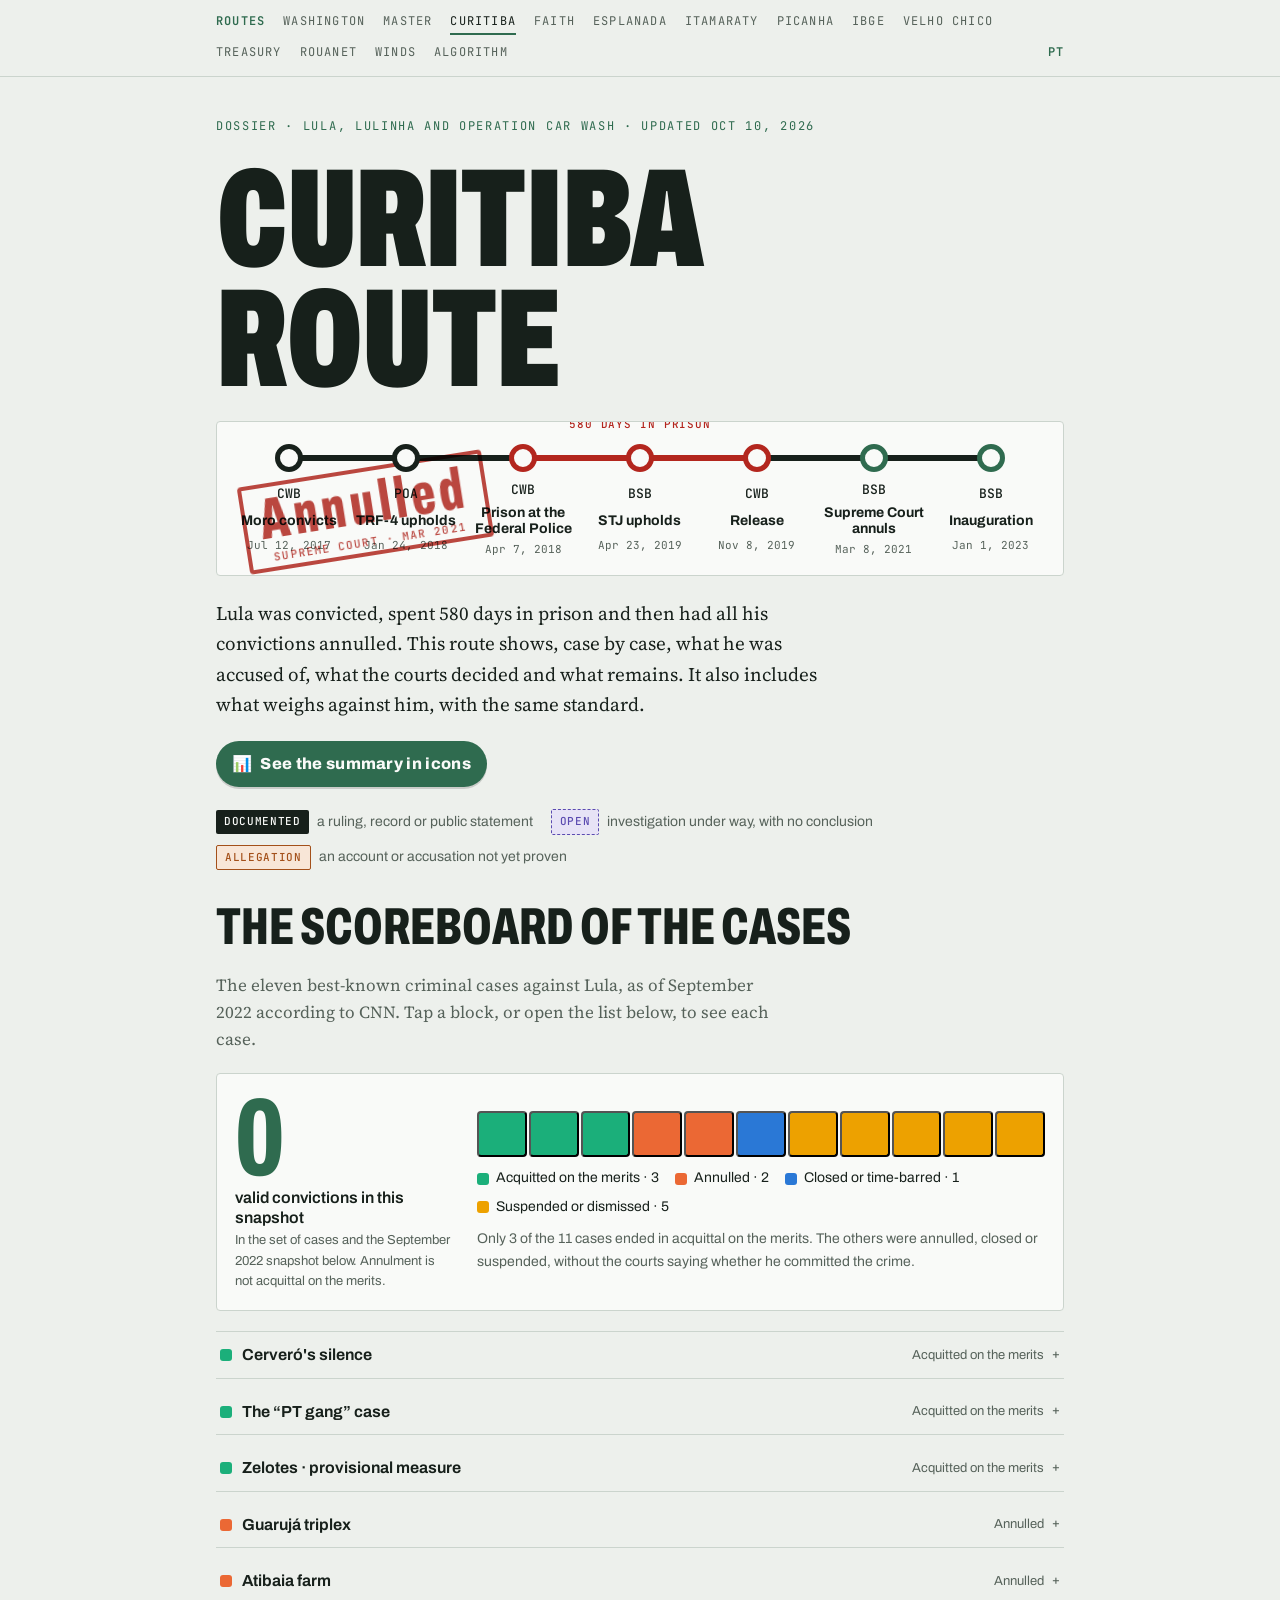
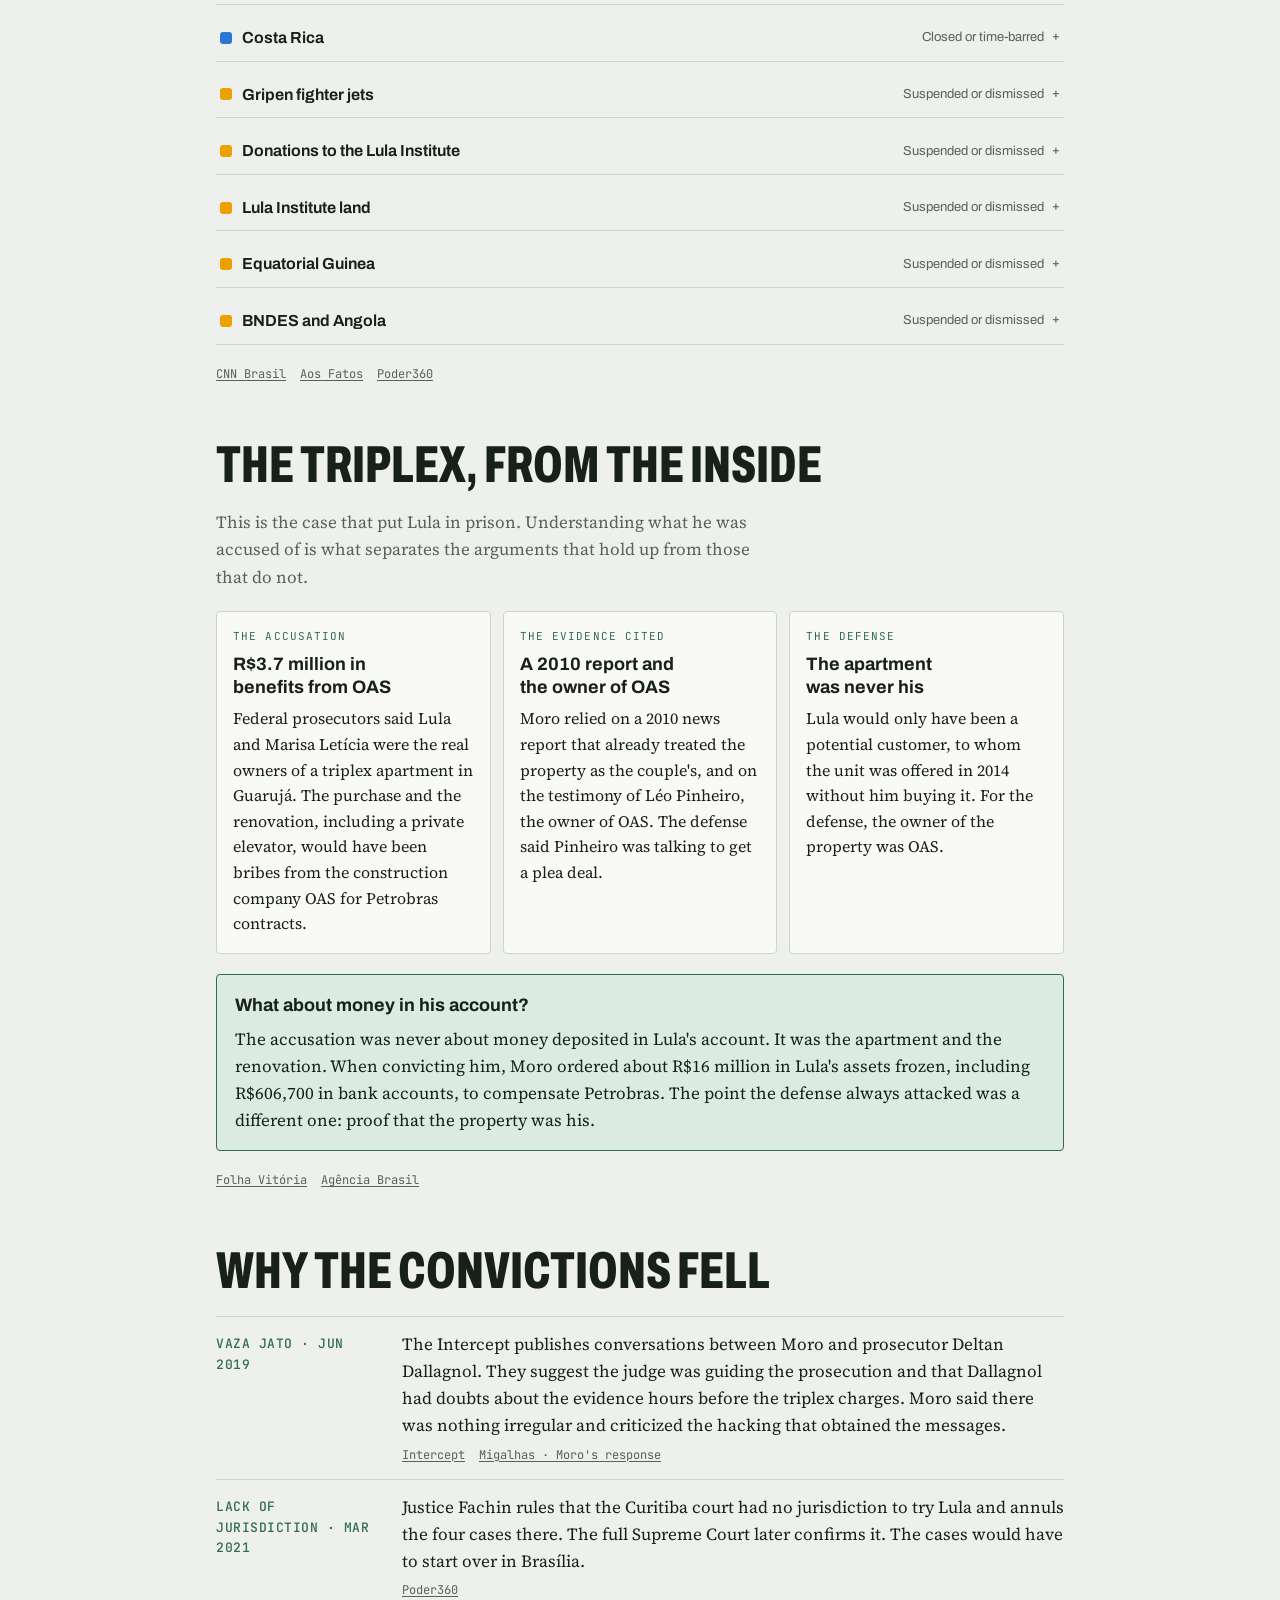
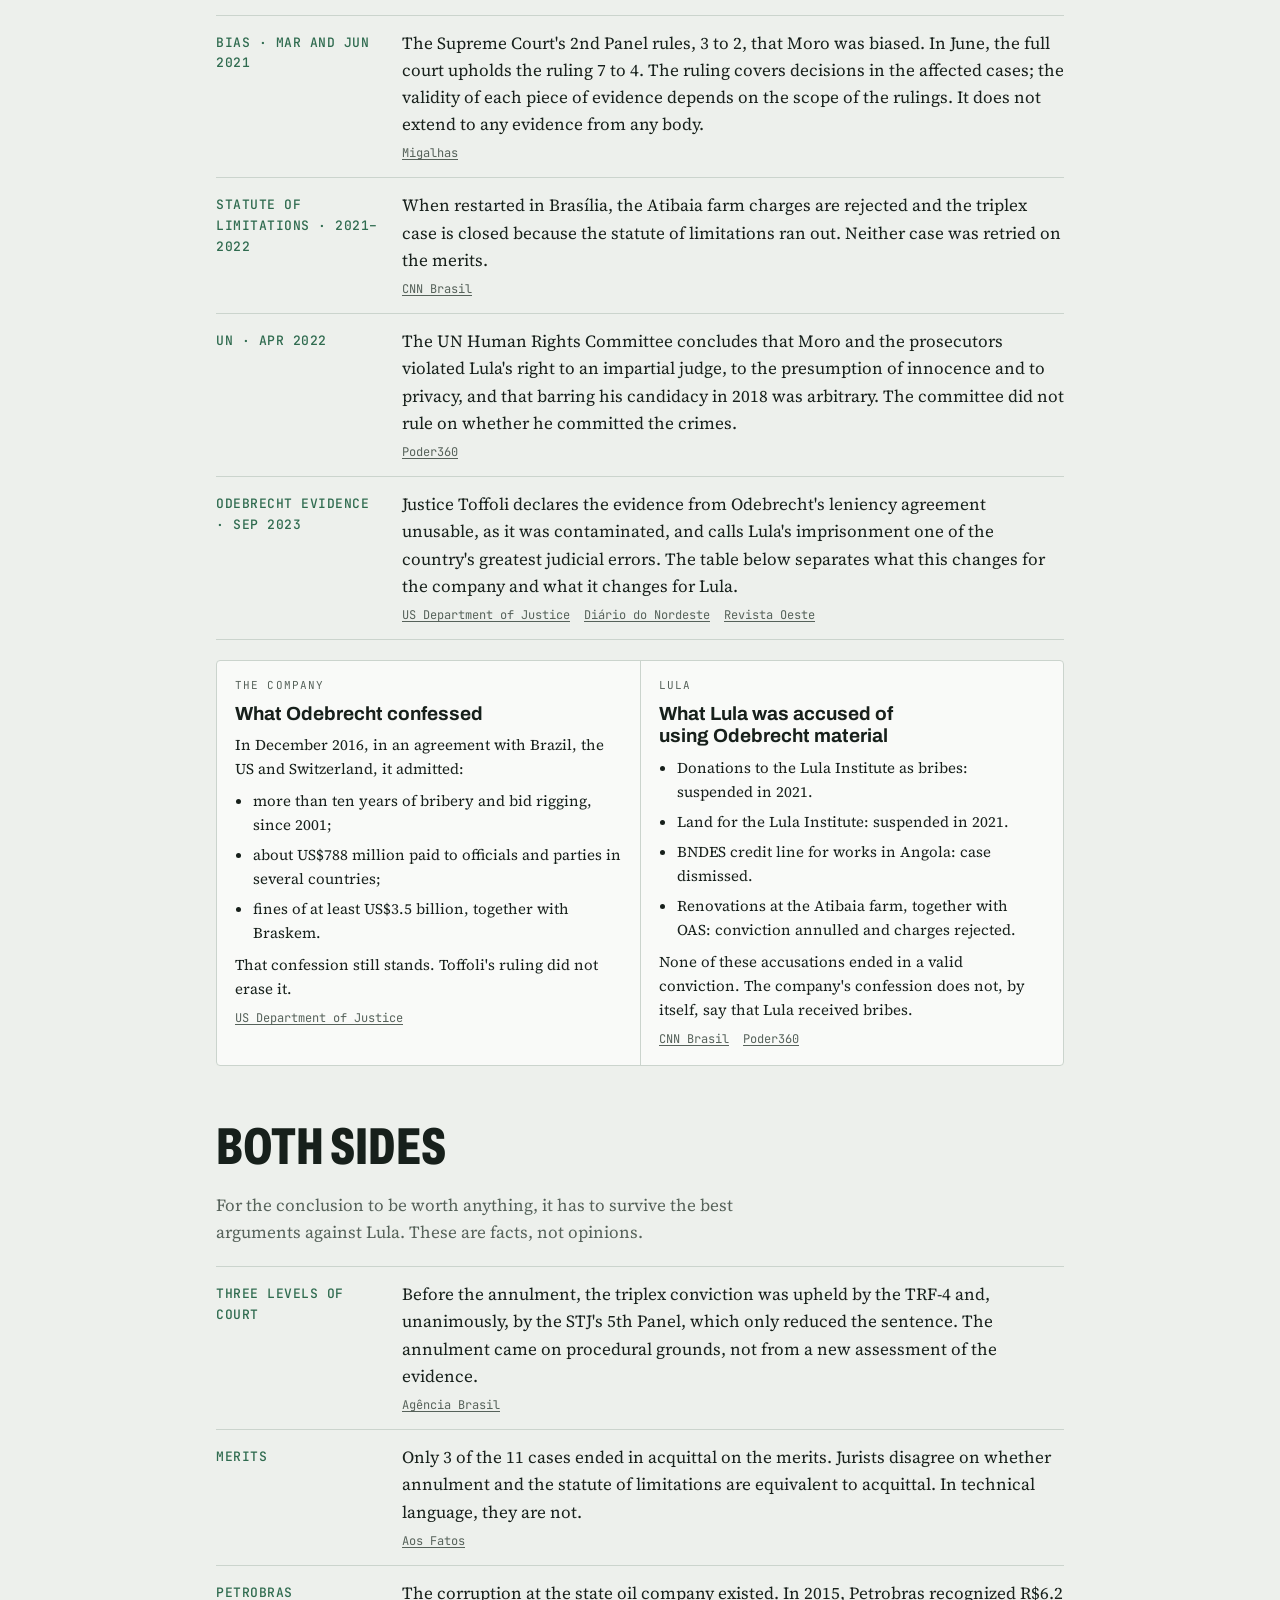
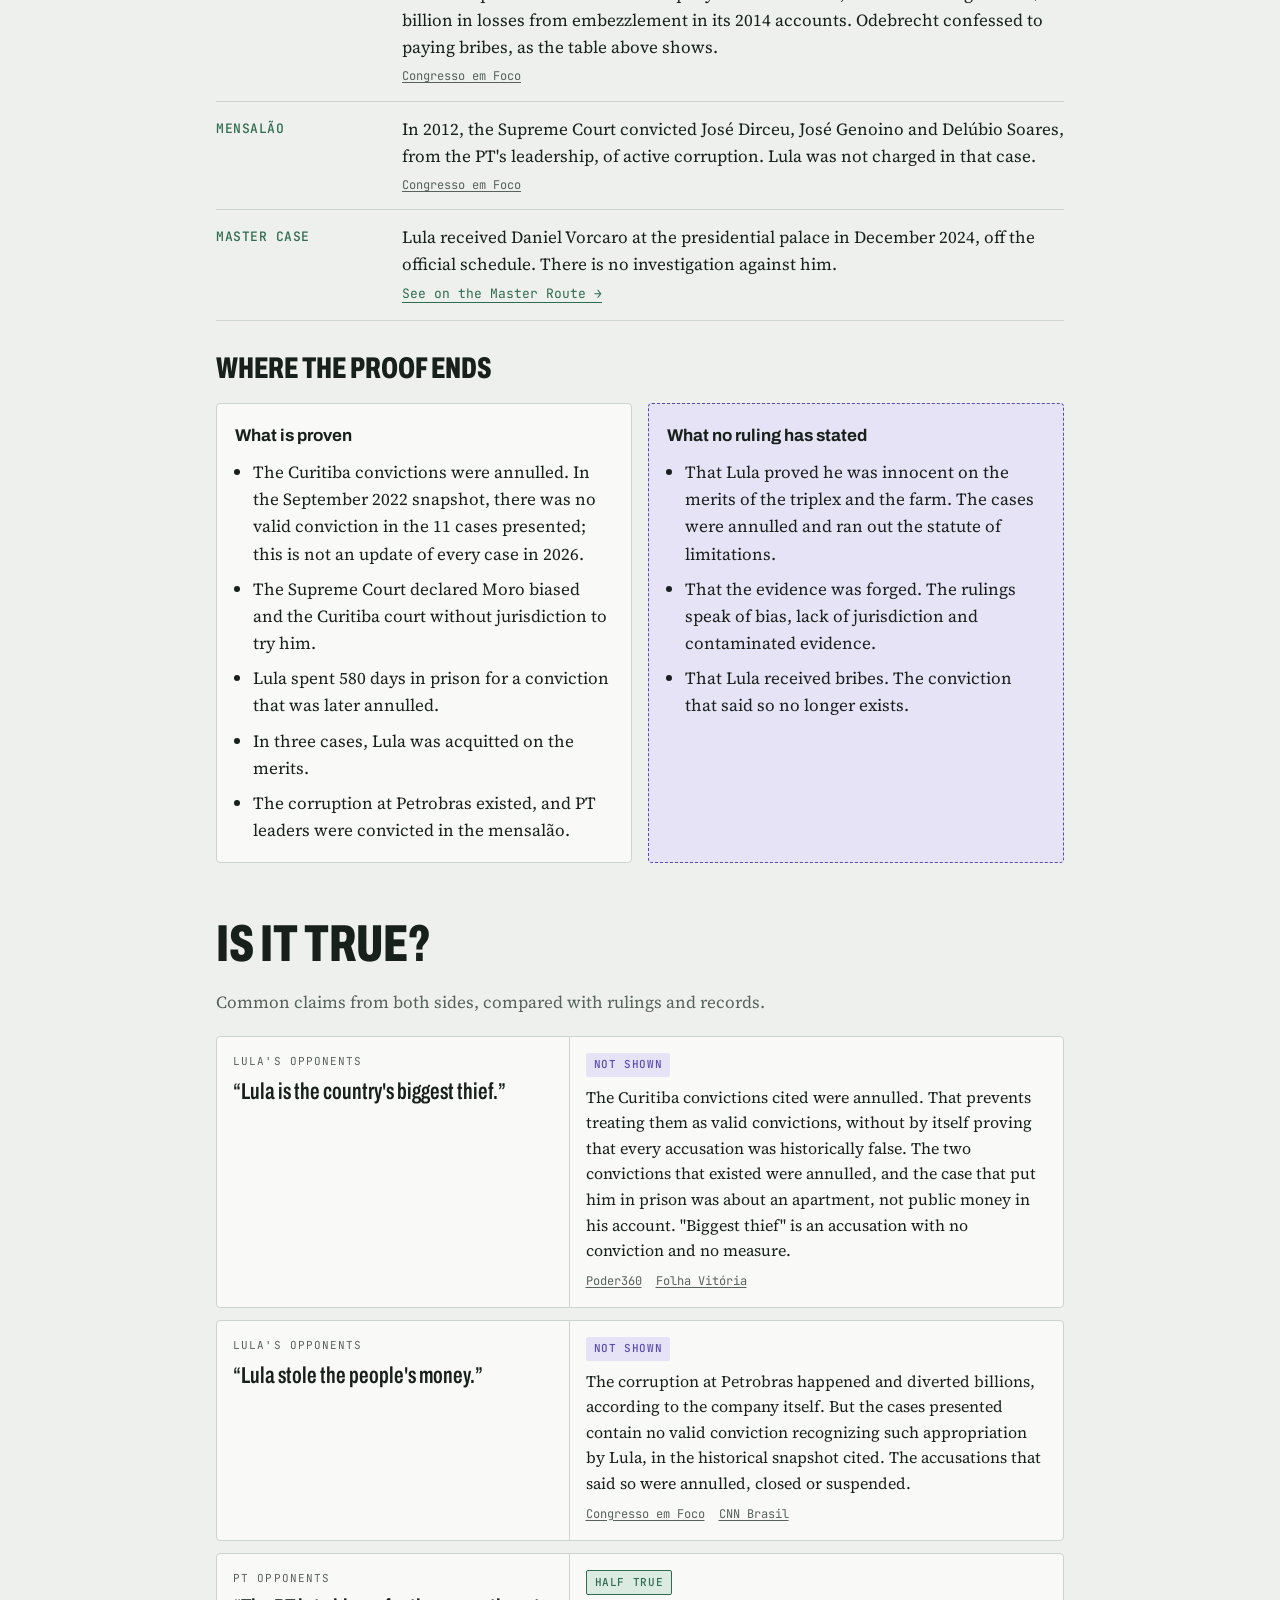
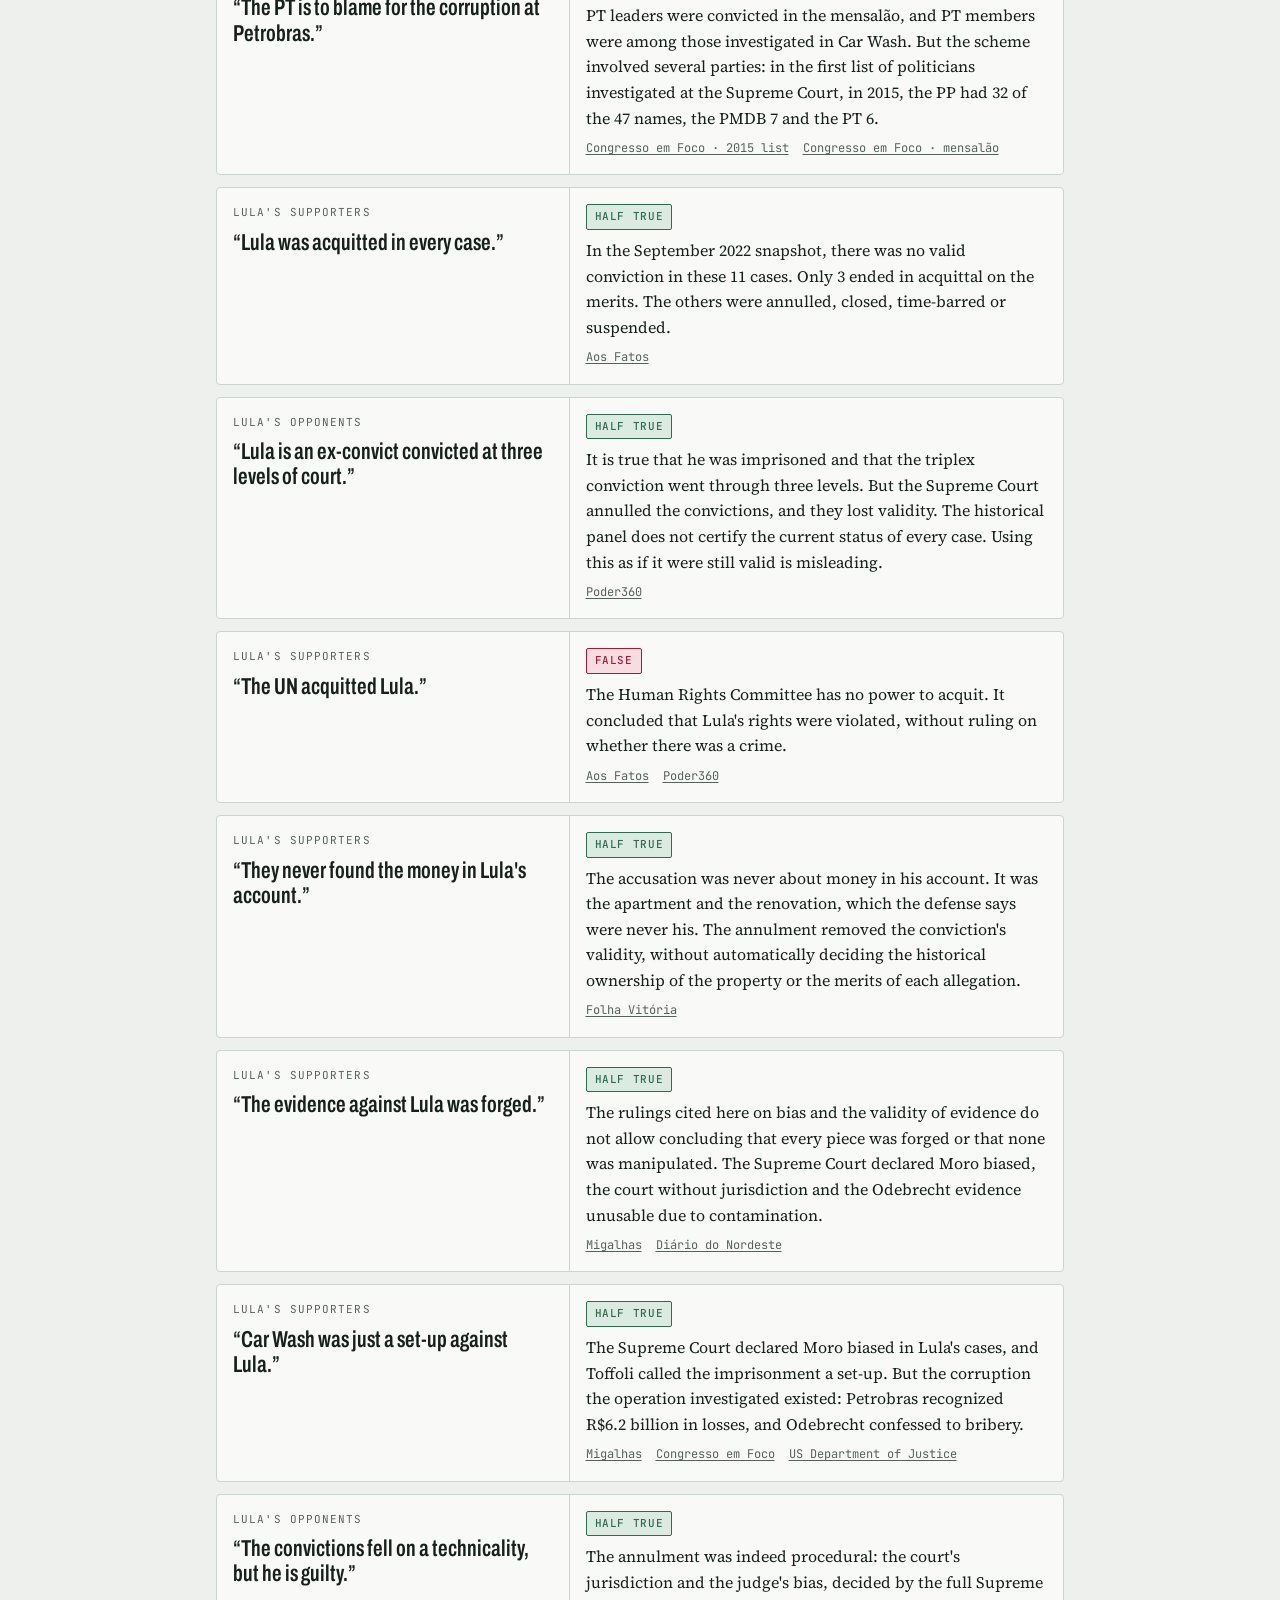
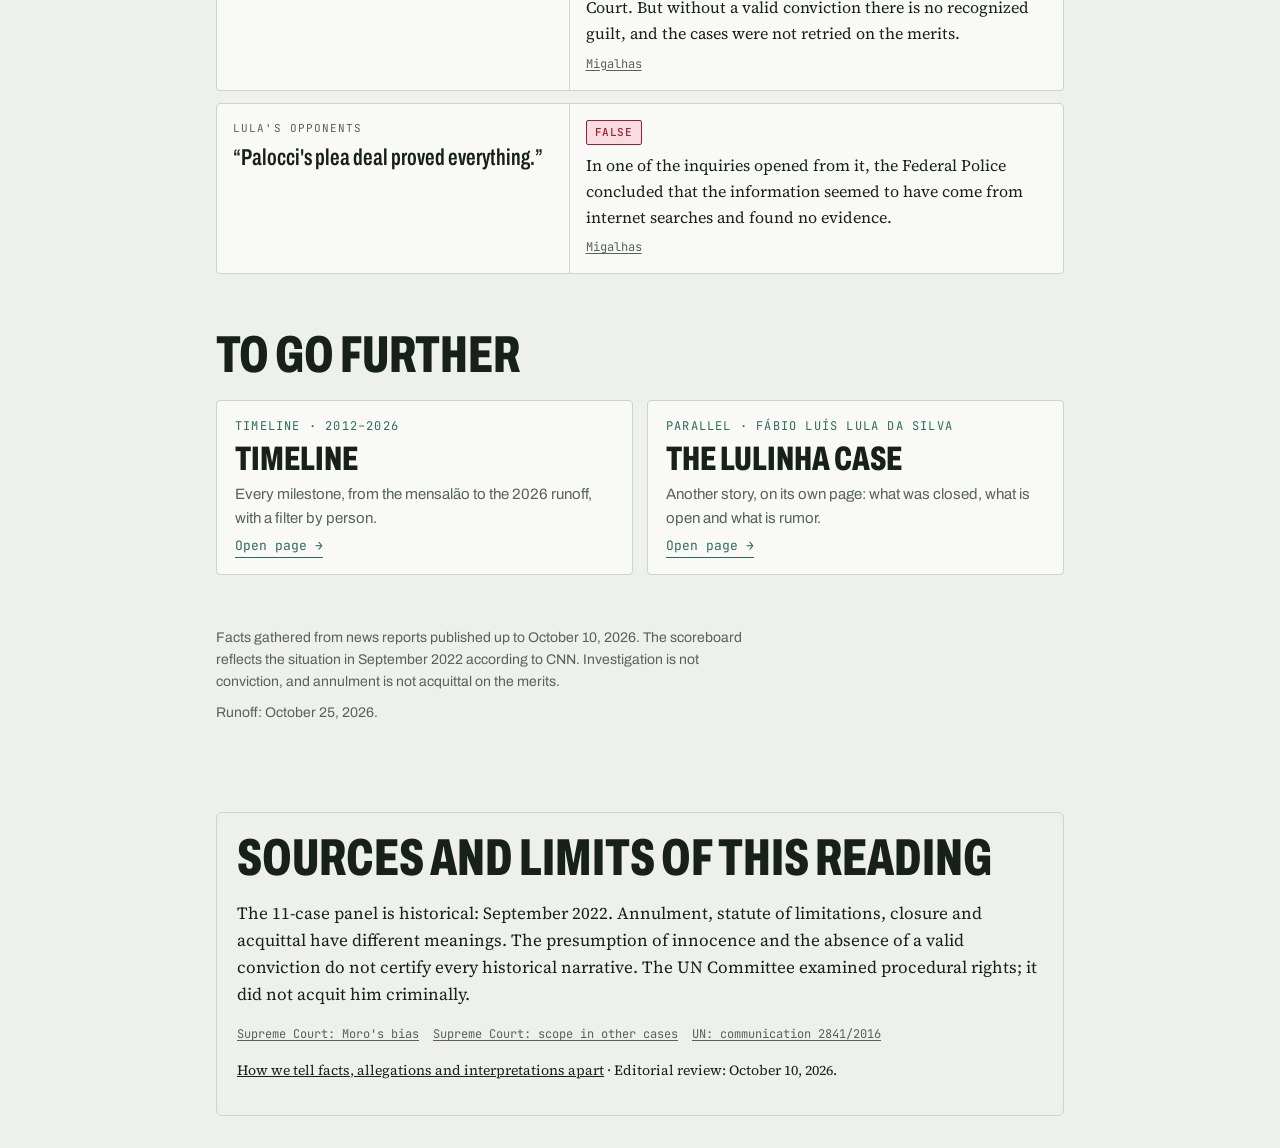
==== en/index.html @ c0e5c43b "Versão em inglês (en/) e botão EN/PT na barra das Rotas Tradução feita à mão de todas as páginas, em" ====
<!doctype html>
<html lang="en"><head><meta charset="utf-8"><meta name="viewport" content="width=device-width, initial-scale=1, viewport-fit=cover">
<style>:root{color-scheme:light;padding-top:env(safe-area-inset-top,0px);padding-bottom:env(safe-area-inset-bottom,0px)}img{max-width:100%}[hidden]{display:none!important}</style>
<title>Curitiba Route</title>
<meta name="description" content="What Lula and Lulinha were accused of, what the courts decided and what remains, case by case, with sources.">
<link rel="preconnect" href="https://fonts.googleapis.com">
<link rel="stylesheet" href="https://fonts.googleapis.com/css2?family=Archivo:wdth,wght@62..125,400..900&family=Source+Serif+4:opsz,wght@8..60,400;8..60,600&family=JetBrains+Mono:wght@400;500;600&display=swap">
<link rel="stylesheet" href="../estilo.css">
<style>
:root{--c-lula:#c0392b;--c-lulinha:#a35a12;--c-lava:#1f5bb5;--c-stf:#7a2a3d;--c-pt:#56625a}
@media (prefers-color-scheme:dark){:root:not([data-theme="light"]){--c-lula:#f2796c;--c-lulinha:#e0a25a;--c-lava:#78a8f2;--c-stf:#e0899c;--c-pt:#9aa89f}}
:root[data-theme="dark"]{--c-lula:#f2796c;--c-lulinha:#e0a25a;--c-lava:#78a8f2;--c-stf:#e0899c;--c-pt:#9aa89f}

/* hero: the route as a transit line. Horizontal on wide screens, vertical on phones. */
.hero{padding-block:40px 24px;display:grid;gap:22px}
.routebox{position:relative;background:var(--paper);border:1px solid var(--line);border-radius:4px;padding:22px 14px 16px;overflow:hidden}
.metro{list-style:none;margin:0;padding:0;display:grid;grid-template-columns:repeat(7,minmax(0,1fr));gap:0}
.metro li{position:relative;display:grid;justify-items:center;text-align:center;gap:4px;padding-inline:4px}
.metro li::after{content:"";position:absolute;top:11px;left:50%;width:100%;height:6px;background:var(--ink);z-index:0}
.metro li:last-child::after{display:none}
.metro li.jail::after{background:var(--stamp)}
.metro .stn{width:28px;height:28px;border-radius:50%;background:var(--paper);border:5px solid var(--ink);position:relative;z-index:1}
.metro li.jail .stn,.metro li.free .stn{border-color:var(--stamp)}
.metro li.win .stn{border-color:var(--accent)}
.metro .code{font-family:var(--mono);font-size:13px;font-weight:500;margin-top:4px}
.metro .what{font-family:var(--ui);font-weight:700;font-size:14px;line-height:1.15}
.metro .when{font-family:var(--mono);font-size:11px;color:var(--muted)}
.metro .dur{display:none;font-family:var(--mono);font-size:11px;font-weight:500;letter-spacing:.08em;text-transform:uppercase;color:var(--stamp)}
.days{position:absolute;left:calc(100%/7*2.5);width:calc(100%/7*2);top:-6px;text-align:center;font-family:var(--mono);font-size:11px;font-weight:500;letter-spacing:.08em;color:var(--stamp);text-transform:uppercase}
.stamp{position:absolute;left:3%;top:30%;transform:rotate(-9deg);font-family:var(--display);font-stretch:62%;font-weight:800;font-size:clamp(30px,6.5vw,58px);letter-spacing:.08em;color:var(--stamp);border:4px solid var(--stamp);padding:0 14px;border-radius:4px;opacity:.85;pointer-events:none;mix-blend-mode:multiply;animation:stamp .45s 1s cubic-bezier(.2,1.6,.4,1) both;line-height:1.1}
.stamp small{display:block;font-family:var(--mono);font-size:11px;font-weight:500;letter-spacing:.1em;text-align:center;padding-bottom:4px}
@media (prefers-color-scheme:dark){:root:not([data-theme="light"]) .stamp{mix-blend-mode:normal}}
:root[data-theme="dark"] .stamp{mix-blend-mode:normal}
@keyframes stamp{from{transform:rotate(-9deg) scale(1.6)}to{transform:rotate(-9deg) scale(1)}}
@media (max-width:640px){
  .metro{grid-template-columns:1fr;gap:14px}
  .metro li{grid-template-columns:28px 1fr;justify-items:start;text-align:left;column-gap:14px;row-gap:0}
  .metro li .stn{grid-row:1/4}
  .metro li::after{top:28px;left:11px;width:6px;height:calc(100% + 14px - 28px)}
  .metro .code{margin-top:0}
  .days{display:none}
  .metro .dur{display:block;grid-column:2}
  .stamp{left:auto;right:6%;top:10%}
}

/* scoreboard */
.score{display:grid;grid-template-columns:minmax(0,220px) minmax(0,1fr);gap:22px;align-items:center;background:var(--paper);border:1px solid var(--line);border-radius:4px;padding:18px}
.zero{display:grid;gap:2px}
.zero b{font-family:var(--display);font-stretch:66%;font-weight:800;font-size:110px;line-height:.85;color:var(--accent)}
.zero span{font-family:var(--ui);font-weight:600;font-size:16px;line-height:1.25}
.zero small{font-family:var(--ui);color:var(--muted);font-size:13px}
.units{display:grid;gap:10px;min-width:0}
.units .row{display:flex;gap:2px;position:relative}
.unit{flex:1;height:46px;background:var(--o);border-radius:4px;cursor:pointer;outline:none;transition:opacity .2s}
.unit:focus-visible{outline:3px solid var(--ink);outline-offset:2px}
.units .row:hover .unit:not(:hover){opacity:.5}
.ulegend{display:flex;flex-wrap:wrap;gap:6px 16px;font-family:var(--ui);font-size:14px}
.ulegend span{display:inline-flex;align-items:center;gap:7px}
.ulegend i{width:12px;height:12px;border-radius:3px;background:var(--o)}
.utip{font-family:var(--ui);font-size:14px;min-height:42px;color:var(--muted);margin:0}
.utip b{color:var(--ink)}
@media (max-width:640px){.score{grid-template-columns:1fr}.zero b{font-size:90px}}

/* case list (collapsible) */
.case-d{border-bottom:1px solid var(--line)}
.case-d summary{list-style:none;cursor:pointer;display:grid;grid-template-columns:12px minmax(0,1fr) auto;gap:10px;align-items:center;padding:10px 4px;font-family:var(--ui)}
.case-d summary::-webkit-details-marker{display:none}
.case-d summary i{width:12px;height:12px;border-radius:3px;background:var(--o)}
.case-d summary b{font-weight:650;font-size:16px}
.case-d summary span{font-size:13px;color:var(--muted)}
.case-d summary span::after{content:" +";font-family:var(--mono)}
.case-d[open] summary span::after{content:" −"}
.case-d summary:focus-visible{outline:3px solid var(--accent);outline-offset:2px}
.case-d .case{margin-bottom:12px}
.cases{border-top:1px solid var(--line);gap:0}
.sub{font-family:var(--display);font-stretch:66%;font-weight:800;font-size:30px;text-transform:uppercase;margin:12px 0 0;line-height:1}
.par{display:grid;grid-template-columns:repeat(auto-fit,minmax(260px,1fr));gap:14px}

/* case table */
.cases{display:grid;gap:10px}
.case{background:var(--paper);border:1px solid var(--line);border-left:6px solid var(--o);border-radius:4px;display:grid;grid-template-columns:repeat(3,minmax(0,1fr));overflow:hidden}
.case>div{padding:14px 16px;display:grid;gap:6px;align-content:start;min-width:0}
.case>div+div{border-left:1px solid var(--line)}
.case .lab{font-family:var(--mono);font-size:10.5px;letter-spacing:.1em;text-transform:uppercase;color:var(--muted)}
.case h3{margin:0;font-size:18px;line-height:1.2}
.case p{margin:0;font-size:15px;line-height:1.5}
.case .out{display:inline-flex;align-items:center;gap:7px;font-family:var(--ui);font-weight:700;font-size:15px}
.case .out i{width:11px;height:11px;border-radius:3px;background:var(--o)}
@media (max-width:720px){.case{grid-template-columns:1fr}.case>div+div{border-left:0;border-top:1px solid var(--line)}}

/* triplex explainer */
.xp{display:grid;grid-template-columns:repeat(auto-fit,minmax(250px,1fr));gap:12px}
.xp article{background:var(--paper);border:1px solid var(--line);border-radius:4px;padding:16px;display:grid;gap:8px;align-content:start}
.xp .tag{font-family:var(--mono);font-size:11px;letter-spacing:.1em;text-transform:uppercase;color:var(--accent)}
.xp h3{margin:0;font-size:18px;line-height:1.25}
.xp p{margin:0;font-size:16px}
.callout{background:var(--accent-soft);border:1px solid var(--accent);border-radius:4px;padding:16px 18px;display:grid;gap:6px}
.callout h3{margin:0;font-size:18px}
.callout p{margin:0}

/* odebrecht x lula */
.split{display:grid;grid-template-columns:repeat(2,minmax(0,1fr));gap:0;background:var(--paper);border:1px solid var(--line);border-radius:4px;overflow:hidden}
.split>div{padding:16px 18px;display:grid;gap:8px;align-content:start;min-width:0}
.split>div+div{border-left:1px solid var(--line)}
.split .tag{font-family:var(--mono);font-size:11px;letter-spacing:.1em;text-transform:uppercase;color:var(--muted)}
.split h3{margin:0;font-size:19px;line-height:1.2}
.split ul{margin:0;padding-left:18px;display:grid;gap:6px;font-size:15px}
.split p{margin:0;font-size:15px}
@media (max-width:640px){.split{grid-template-columns:1fr}.split>div+div{border-left:0;border-top:1px solid var(--line)}}

/* why it fell */
.steps{display:grid;border-top:1px solid var(--line)}
.steps .row{display:grid;grid-template-columns:170px 1fr;gap:16px;padding-block:14px;border-bottom:1px solid var(--line)}
.steps strong{font-family:var(--mono);font-size:13px;font-weight:500;letter-spacing:.04em;text-transform:uppercase;color:var(--accent);padding-top:3px}
.steps p{margin:0}
.steps .src{margin-top:6px}
@media (max-width:620px){.steps .row{grid-template-columns:1fr;gap:4px}}

/* parallel page + filters */
.par a{text-decoration:none;color:var(--ink);background:var(--paper);border:1px solid var(--line);border-radius:4px;padding:16px 18px;display:grid;gap:6px;transition:border-color .2s,transform .2s}
.par a:hover{border-color:var(--accent);transform:translateY(-2px)}
.par a:focus-visible{outline:3px solid var(--accent);outline-offset:2px}
.par .n{font-family:var(--mono);font-size:12px;letter-spacing:.1em;text-transform:uppercase;color:var(--accent)}
.par strong{font-family:var(--display);font-stretch:66%;font-weight:800;font-size:34px;line-height:1;text-transform:uppercase}
.par .d{font-family:var(--ui);font-size:15px;color:var(--muted)}

/* myths */
.myths{display:grid;gap:12px}
.myth{background:var(--paper);border:1px solid var(--line);border-radius:4px;display:grid;grid-template-columns:minmax(0,1fr) minmax(0,1.4fr);overflow:hidden}
.myth .say{padding:16px;border-right:1px solid var(--line);display:grid;gap:8px;align-content:start}
.myth .say q{font-family:var(--display);font-stretch:66%;font-weight:600;font-size:23px;line-height:1.1;quotes:"“" "”"}
.myth .say small{font-family:var(--mono);font-size:11px;letter-spacing:.1em;text-transform:uppercase;color:var(--muted)}
.myth .is{padding:16px;display:grid;gap:8px;align-content:start}
.myth .is p{margin:0;font-size:16px}
@media (max-width:640px){.myth{grid-template-columns:1fr}.myth .say{border-right:0;border-bottom:1px solid var(--line)}}
</style>
<style>.ev.unproven{background:var(--open-soft);color:var(--open)}</style>
</head><body>


<style>/* barra comum das Rotas */.rotas-bar .rb-lang{margin-left:auto;color:var(--accent);font-weight:600}.rotas-bar{border-bottom:1px solid var(--line);background:var(--bg);font-family:var(--mono);font-size:12px;letter-spacing:.1em;text-transform:uppercase}.rotas-bar>div{max-width:880px;margin:0 auto;padding:10px 16px;display:flex;flex-wrap:wrap;align-items:center;gap:6px 18px}.rotas-bar a{color:var(--muted);text-decoration:none;padding-block:2px;border-bottom:2px solid transparent}.rotas-bar a:hover{color:var(--ink)}.rotas-bar a[aria-current]{color:var(--ink);border-bottom-color:var(--accent)}.rotas-bar .rb-home{color:var(--accent);font-weight:600}.rv-btn{display:inline-flex;align-items:center;gap:8px;justify-self:start;font-family:var(--ui,system-ui);font-weight:800;font-size:16px;letter-spacing:.02em;text-decoration:none;color:var(--paper,#fff);background:var(--accent);padding:10px 16px;border-radius:999px;box-shadow:0 2px 0 rgba(0,0,0,.15)}.rv-btn:hover{filter:brightness(1.08)}.rv-btn:focus-visible{outline:3px solid var(--ink);outline-offset:2px}.rotas-bar a:focus-visible{outline:3px solid var(--accent);outline-offset:2px}</style><style>/* padrão das Rotas: formato detalhado */body{font-size:17px;line-height:1.6}h1{font-family:var(--display);font-stretch:62%;font-weight:900;font-size:clamp(60px,15vw,140px);line-height:.86;text-transform:uppercase;overflow-wrap:anywhere}h2{font-family:var(--display);font-stretch:66%;font-weight:800;font-size:clamp(34px,7vw,52px);line-height:.95;text-transform:uppercase}</style><nav class="rotas-bar" aria-label="Routes"><div><a class="rb-home" href="https://fcarvalhodev.github.io/rotas/en/">Routes</a><a href="https://fcarvalhodev.github.io/rota-washington/en/">Washington</a><a href="https://fcarvalhodev.github.io/rota-master/en/">Master</a><a href="https://fcarvalhodev.github.io/rota-curitiba/en/" aria-current="page">Curitiba</a><a href="https://fcarvalhodev.github.io/rota-da-fe/en/">Faith</a><a href="https://fcarvalhodev.github.io/rota-esplanada/en/">Esplanada</a><a href="https://fcarvalhodev.github.io/rota-itamaraty/en/">Itamaraty</a><a href="https://fcarvalhodev.github.io/rota-da-picanha/en/">Picanha</a><a href="https://fcarvalhodev.github.io/rota-do-ibge/en/">IBGE</a><a href="https://fcarvalhodev.github.io/rota-velho-chico/en/">Velho Chico</a><a href="https://fcarvalhodev.github.io/rota-do-tesouro/en/">Treasury</a><a href="https://fcarvalhodev.github.io/rota-rouanet/en/">Rouanet</a><a href="https://fcarvalhodev.github.io/rota-dos-ventos/en/">Winds</a><a href="https://fcarvalhodev.github.io/rota-do-algoritmo/en/">Algorithm</a><a class="rb-lang" href="../" hreflang="pt-BR" lang="pt-BR">PT</a></div></nav>
<header class="wrap hero">
  <div class="kicker">Dossier · Lula, Lulinha and Operation Car Wash · updated Oct 10, 2026</div>
  <h1>Curitiba<br>Route</h1>
  <div class="routebox" aria-label="Lula's route through Operation Car Wash">
    <span class="days" aria-hidden="true">580 days in prison</span>
    <ol class="metro">
      <li><span class="stn"></span><span class="code">CWB</span><span class="what">Moro convicts</span><span class="when">Jul 12, 2017</span></li>
      <li><span class="stn"></span><span class="code">POA</span><span class="what">TRF-4 upholds</span><span class="when">Jan 24, 2018</span></li>
      <li class="jail"><span class="stn"></span><span class="code">CWB</span><span class="what">Prison at the Federal Police</span><span class="when">Apr 7, 2018</span><span class="dur">580 days in prison</span></li>
      <li class="jail"><span class="stn"></span><span class="code">BSB</span><span class="what">STJ upholds</span><span class="when">Apr 23, 2019</span></li>
      <li class="free"><span class="stn"></span><span class="code">CWB</span><span class="what">Release</span><span class="when">Nov 8, 2019</span></li>
      <li class="win"><span class="stn"></span><span class="code">BSB</span><span class="what">Supreme Court annuls</span><span class="when">Mar 8, 2021</span></li>
      <li class="win"><span class="stn"></span><span class="code">BSB</span><span class="what">Inauguration</span><span class="when">Jan 1, 2023</span></li>
    </ol>
    <div class="stamp" aria-hidden="true">Annulled<small>SUPREME COURT · MAR 2021</small></div>
  </div>
  <p class="lede">Lula was convicted, spent 580 days in prison and then had all his convictions annulled. This route shows, case by case, what he was accused of, what the courts decided and what remains. It also includes what weighs against him, with the same standard.</p>
  <a class="rv-btn" href="visual.html"><span aria-hidden="true">📊</span> See the summary in icons</a>
  <div class="legend">
    <span><b class="ev doc">Documented</b> a ruling, record or public statement</span> <span><b class="ev open">Open</b> investigation under way, with no conclusion</span> <span><b class="ev alleg">Allegation</b> an account or accusation not yet proven</span>
  </div>
</header>

<main class="wrap">
  <section class="sec" aria-labelledby="h-score" style="padding-top:8px">
    <h2 id="h-score">The scoreboard of the cases</h2>
    <p class="sec-intro">The eleven best-known criminal cases against Lula, as of September 2022 according to CNN. Tap a block, or open the list below, to see each case.</p>
    <div class="score">
      <div class="zero"><b class="num">0</b><span>valid convictions in this snapshot</span><small>In the set of cases and the September 2022 snapshot below. Annulment is not acquittal on the merits.</small></div>
      <div class="units">
        <div class="row" id="units" role="list" aria-label="Eleven cases by outcome"></div>
        <div class="ulegend" id="ulegend"></div>
        <p class="utip" id="utip" aria-live="polite">Only 3 of the 11 cases ended in acquittal on the merits. The others were annulled, closed or suspended, without the courts saying whether he committed the crime.</p>
      </div>
    </div>
    <div class="cases" id="cases"></div>
    <div class="src"><a href="https://www.cnnbrasil.com.br/politica/fatos-primeiro-livre-para-disputar-a-eleicao-lula-nao-foi-inocentado-de-todas-as-acusacoes/" target="_blank" rel="noopener">CNN Brasil</a><a href="https://www.aosfatos.org/noticias/o-que-e-falso-e-o-que-e-fato-em-declaracoes-de-lula-sobre-absolvicoes-na-onu-e-na-justica/" target="_blank" rel="noopener">Aos Fatos</a><a href="https://www.poder360.com.br/justica/lula-diz-que-foi-absolvido-mas-segue-com-problemas-na-justica/" target="_blank" rel="noopener">Poder360</a></div>
  </section>


  <section class="sec" aria-labelledby="h-tx">
    <h2 id="h-tx">The triplex, from the inside</h2>
    <p class="sec-intro">This is the case that put Lula in prison. Understanding what he was accused of is what separates the arguments that hold up from those that do not.</p>
    <div class="xp">
      <article><span class="tag">The accusation</span><h3>R$3.7 million in benefits from OAS</h3><p>Federal prosecutors said Lula and Marisa Letícia were the real owners of a triplex apartment in Guarujá. The purchase and the renovation, including a private elevator, would have been bribes from the construction company OAS for Petrobras contracts.</p></article>
      <article><span class="tag">The evidence cited</span><h3>A 2010 report and the owner of OAS</h3><p>Moro relied on a 2010 news report that already treated the property as the couple's, and on the testimony of Léo Pinheiro, the owner of OAS. The defense said Pinheiro was talking to get a plea deal.</p></article>
      <article><span class="tag">The defense</span><h3>The apartment was never his</h3><p>Lula would only have been a potential customer, to whom the unit was offered in 2014 without him buying it. For the defense, the owner of the property was OAS.</p></article>
    </div>
    <div class="callout">
      <h3>What about money in his account?</h3>
      <p>The accusation was never about money deposited in Lula's account. It was the apartment and the renovation. When convicting him, Moro ordered about R$16 million in Lula's assets frozen, including R$606,700 in bank accounts, to compensate Petrobras. The point the defense always attacked was a different one: proof that the property was his.</p>
    </div>
    <div class="src"><a href="https://www.folhavitoria.com.br/politica/entenda-o-caso-triplex-em-que-lula-foi-condenado/" target="_blank" rel="noopener">Folha Vitória</a><a href="https://agenciabrasil.ebc.com.br/justica/noticia/2019-04/maioria-do-stj-decide-reduzir-pena-do-ex-presidente-lula" target="_blank" rel="noopener">Agência Brasil</a></div>
  </section>

  <section class="sec" aria-labelledby="h-fell">
    <h2 id="h-fell">Why the convictions fell</h2>
    <div class="steps">
      <div class="row"><strong>Vaza Jato · Jun 2019</strong><div><p>The Intercept publishes conversations between Moro and prosecutor Deltan Dallagnol. They suggest the judge was guiding the prosecution and that Dallagnol had doubts about the evidence hours before the triplex charges. Moro said there was nothing irregular and criticized the hacking that obtained the messages.</p><div class="src"><a href="https://www.intercept.com.br/?p=286347" target="_blank" rel="noopener">Intercept</a><a href="https://www.migalhas.com.br/Quentes/17,MI304061,91041-Nao+tem+nada+ali+diz+Moro+sobre+vazamento+de+mensagens" target="_blank" rel="noopener">Migalhas · Moro's response</a></div></div></div>
      <div class="row"><strong>Lack of jurisdiction · Mar 2021</strong><div><p>Justice Fachin rules that the Curitiba court had no jurisdiction to try Lula and annuls the four cases there. The full Supreme Court later confirms it. The cases would have to start over in Brasília.</p><div class="src"><a href="https://www.poder360.com.br/governo/da-prisao-ao-planalto-lula-era-preso-ha-exatos-5-anos" target="_blank" rel="noopener">Poder360</a></div></div></div>
      <div class="row"><strong>Bias · Mar and Jun 2021</strong><div><p>The Supreme Court's 2nd Panel rules, 3 to 2, that Moro was biased. In June, the full court upholds the ruling 7 to 4. The ruling covers decisions in the affected cases; the validity of each piece of evidence depends on the scope of the rulings. It does not extend to any evidence from any body.</p><div class="src"><a href="https://www.migalhas.com.br/quentes/347494/stf-moro-foi-parcial-ao-condenar-lula" target="_blank" rel="noopener">Migalhas</a></div></div></div>
      <div class="row"><strong>Statute of limitations · 2021–2022</strong><div><p>When restarted in Brasília, the Atibaia farm charges are rejected and the triplex case is closed because the statute of limitations ran out. Neither case was retried on the merits.</p><div class="src"><a href="https://www.cnnbrasil.com.br/politica/fatos-primeiro-livre-para-disputar-a-eleicao-lula-nao-foi-inocentado-de-todas-as-acusacoes/" target="_blank" rel="noopener">CNN Brasil</a></div></div></div>
      <div class="row"><strong>UN · Apr 2022</strong><div><p>The UN Human Rights Committee concludes that Moro and the prosecutors violated Lula's right to an impartial judge, to the presumption of innocence and to privacy, and that barring his candidacy in 2018 was arbitrary. The committee did not rule on whether he committed the crimes.</p><div class="src"><a href="https://www.poder360.com.br/justica/onu-conclui-que-moro-foi-parcial-no-julgamento-de-lula/" target="_blank" rel="noopener">Poder360</a></div></div></div>
      <div class="row"><strong>Odebrecht evidence · Sep 2023</strong><div><p>Justice Toffoli declares the evidence from Odebrecht's leniency agreement unusable, as it was contaminated, and calls Lula's imprisonment one of the country's greatest judicial errors. The table below separates what this changes for the company and what it changes for Lula.</p><div class="src"><a href="https://www.justice.gov/opa/pr/odebrecht-and-braskem-plead-guilty-and-agree-pay-least-35-billion-global-penalties-resolve" target="_blank" rel="noopener">US Department of Justice</a><a href="https://diariodonordeste.verdesmares.com.br/pontopoder/toffoli-anula-provas-da-odebrecht-e-diz-que-prisao-de-lula-na-lava-jato-foi-armacao-1.3414327" target="_blank" rel="noopener">Diário do Nordeste</a><a href="https://www.revistaoeste.com/politica/odebrecht-confessou-crimes-que-foram-anulados-por-toffoli/" target="_blank" rel="noopener">Revista Oeste</a></div></div></div>
    </div>
    <div class="split" aria-label="What belongs to Odebrecht and what belongs to Lula">
      <div><span class="tag">The company</span><h3>What Odebrecht confessed</h3>
        <p>In December 2016, in an agreement with Brazil, the US and Switzerland, it admitted:</p>
        <ul><li>more than ten years of bribery and bid rigging, since 2001;</li><li>about US$788 million paid to officials and parties in several countries;</li><li>fines of at least US$3.5 billion, together with Braskem.</li></ul>
        <p>That confession still stands. Toffoli's ruling did not erase it.</p>
        <div class="src"><a href="https://www.justice.gov/opa/pr/odebrecht-and-braskem-plead-guilty-and-agree-pay-least-35-billion-global-penalties-resolve" target="_blank" rel="noopener">US Department of Justice</a></div></div>
      <div><span class="tag">Lula</span><h3>What Lula was accused of using Odebrecht material</h3>
        <ul><li>Donations to the Lula Institute as bribes: suspended in 2021.</li><li>Land for the Lula Institute: suspended in 2021.</li><li>BNDES credit line for works in Angola: case dismissed.</li><li>Renovations at the Atibaia farm, together with OAS: conviction annulled and charges rejected.</li></ul>
        <p>None of these accusations ended in a valid conviction. The company's confession does not, by itself, say that Lula received bribes.</p>
        <div class="src"><a href="https://www.cnnbrasil.com.br/politica/fatos-primeiro-livre-para-disputar-a-eleicao-lula-nao-foi-inocentado-de-todas-as-acusacoes/" target="_blank" rel="noopener">CNN Brasil</a><a href="https://www.poder360.com.br/justica/lula-diz-que-foi-absolvido-mas-segue-com-problemas-na-justica/" target="_blank" rel="noopener">Poder360</a></div></div>
    </div>
  </section>


  <section class="sec" aria-labelledby="h-against">
    <h2 id="h-against">Both sides</h2>
    <p class="sec-intro">For the conclusion to be worth anything, it has to survive the best arguments against Lula. These are facts, not opinions.</p>
    <div class="steps">
      <div class="row"><strong>Three levels of court</strong><div><p>Before the annulment, the triplex conviction was upheld by the TRF-4 and, unanimously, by the STJ's 5th Panel, which only reduced the sentence. The annulment came on procedural grounds, not from a new assessment of the evidence.</p><div class="src"><a href="https://agenciabrasil.ebc.com.br/justica/noticia/2019-04/maioria-do-stj-decide-reduzir-pena-do-ex-presidente-lula" target="_blank" rel="noopener">Agência Brasil</a></div></div></div>
      <div class="row"><strong>Merits</strong><div><p>Only 3 of the 11 cases ended in acquittal on the merits. Jurists disagree on whether annulment and the statute of limitations are equivalent to acquittal. In technical language, they are not.</p><div class="src"><a href="https://www.aosfatos.org/noticias/o-que-e-falso-e-o-que-e-fato-em-declaracoes-de-lula-sobre-absolvicoes-na-onu-e-na-justica/" target="_blank" rel="noopener">Aos Fatos</a></div></div></div>
      <div class="row"><strong>Petrobras</strong><div><p>The corruption at the state oil company existed. In 2015, Petrobras recognized R$6.2 billion in losses from embezzlement in its 2014 accounts. Odebrecht confessed to paying bribes, as the table above shows.</p><div class="src"><a href="https://www.congressoemfoco.com.br/noticias/petrobras-perde-r-62-bilhoes-com-corrupcao/" target="_blank" rel="noopener">Congresso em Foco</a></div></div></div>
      <div class="row"><strong>Mensalão</strong><div><p>In 2012, the Supreme Court convicted José Dirceu, José Genoino and Delúbio Soares, from the PT's leadership, of active corruption. Lula was not charged in that case.</p><div class="src"><a href="https://www.congressoemfoco.com.br/noticia/67766/stf-dirceu-genoino-e-delubio-condenados-por-corrupcao" target="_blank" rel="noopener">Congresso em Foco</a></div></div></div>
      <div class="row"><strong>Master case</strong><div><p>Lula received Daniel Vorcaro at the presidential palace in December 2024, off the official schedule. There is no investigation against him.</p><a class="more" href="https://fcarvalhodev.github.io/rota-master/en/">See on the Master Route →</a></div></div>
    </div>
    <h3 class="sub">Where the proof ends</h3>
    <div class="verdict">
      <div class="col yes">
        <h3>What is proven</h3>
        <ul>
          <li>The Curitiba convictions were annulled. In the September 2022 snapshot, there was no valid conviction in the 11 cases presented; this is not an update of every case in 2026.</li>
          <li>The Supreme Court declared Moro biased and the Curitiba court without jurisdiction to try him.</li>
          <li>Lula spent 580 days in prison for a conviction that was later annulled.</li>
          <li>In three cases, Lula was acquitted on the merits.</li>
          <li>The corruption at Petrobras existed, and PT leaders were convicted in the mensalão.</li>
        </ul>
      </div>
      <div class="col not">
        <h3>What no ruling has stated</h3>
        <ul>
          <li>That Lula proved he was innocent on the merits of the triplex and the farm. The cases were annulled and ran out the statute of limitations.</li>
          <li>That the evidence was forged. The rulings speak of bias, lack of jurisdiction and contaminated evidence.</li>
          <li>That Lula received bribes. The conviction that said so no longer exists.</li>
        </ul>
      </div>
    </div>
  </section>

  <section class="sec" aria-labelledby="h-myth">
    <h2 id="h-myth">Is it true?</h2>
    <p class="sec-intro">Common claims from both sides, compared with rulings and records.</p>
    <div class="myths" id="myths"></div>
  </section>

  <section class="sec" aria-labelledby="h-more">
    <h2 id="h-more">To go further</h2>
    <div class="par">
      <a href="linha-do-tempo.html"><span class="n">Timeline · 2012–2026</span><strong>Timeline</strong><span class="d">Every milestone, from the mensalão to the 2026 runoff, with a filter by person.</span><span class="more">Open page →</span></a> <a href="lulinha.html"><span class="n">Parallel · Fábio Luís Lula da Silva</span><strong>The Lulinha case</strong><span class="d">Another story, on its own page: what was closed, what is open and what is rumor.</span><span class="more">Open page →</span></a>
    </div>
  </section>

  <footer>
    <p>Facts gathered from news reports published up to October 10, 2026. The scoreboard reflects the situation in September 2022 according to CNN. Investigation is not conviction, and annulment is not acquittal on the merits.</p>
    <p>Runoff: October 25, 2026.</p>
  </footer>

<section id="fontes-revisao" aria-labelledby="h-fontes-revisao" style="margin-block:32px;padding:20px;border:1px solid var(--line);border-radius:6px">
<h2 id="h-fontes-revisao">Sources and limits of this reading</h2>
<p>The 11-case panel is historical: September 2022. Annulment, statute of limitations, closure and acquittal have different meanings. The presumption of innocence and the absence of a valid conviction do not certify every historical narrative. The UN Committee examined procedural rights; it did not acquit him criminally.</p>
<div class="src"><a href="https://portal.stf.jus.br/noticias/verNoticiaDetalhe.asp?idConteudo=462854&ori=1" target="_blank" rel="noopener">Supreme Court: Moro's bias</a><a href="https://noticias.stf.jus.br/postsnoticias/ministro-gilmar-mendes-estende-suspeicao-de-moro-em-relacao-a-lula-a-mais-duas-acoes-penais/" target="_blank" rel="noopener">Supreme Court: scope in other cases</a><a href="https://juris.ohchr.org/casedetails/3115/en-Us" target="_blank" rel="noopener">UN: communication 2841/2016</a></div>
<p style="font-size:14px"><a href="https://fcarvalhodev.github.io/rotas/en/metodologia.html">How we tell facts, allegations and interpretations apart</a> · Editorial review: October 10, 2026.</p>
</section>
</main>

<script>
const esc=s=>s.replace(/&/g,"&amp;").replace(/</g,"&lt;");
const O={merito:["Acquitted on the merits","var(--o-merito)"],anulado:["Annulled","var(--o-anulado)"],arquivado:["Closed or time-barred","var(--o-arquivado)"],suspenso:["Suspended or dismissed","var(--o-suspenso)"]};
const C=[
 {o:"anulado",t:"Guarujá triplex",a:"Passive corruption and money laundering. R$3.7 million in benefits from OAS, in the apartment and its renovation.",d:"Moro convicted in 2017. The TRF-4 increased the sentence and the STJ reduced it, upholding the conviction. The Supreme Court annulled it in 2021.",f:"Restarted in Brasília, it was closed under the statute of limitations in January 2022."},
 {o:"anulado",t:"Atibaia farm",a:"Corruption and money laundering. Renovations paid for by construction companies at a country house the family used.",d:"Judge Gabriela Hardt convicted in February 2019, with 12 years and 11 months. The TRF-4 increased it to 17 years. The Supreme Court annulled it in 2021.",f:"In August 2021, the Federal District court rejected the new charges because of the statute of limitations and lack of evidence."},
 {o:"merito",t:"Cerveró's silence",a:"Obstruction of justice. Alleged purchase of the silence of a former Petrobras director.",d:"All defendants were acquitted in 2018 for insufficient evidence.",f:"Acquittal on the merits."},
 {o:"merito",t:"The “PT gang” case",a:"Criminal organization to embezzle money from state companies.",d:"The Federal Court in the Federal District summarily acquitted on December 4, 2019.",f:"Acquittal on the merits: the facts described were not a crime."},
 {o:"merito",t:"Zelotes · provisional measure",a:"Passive corruption in issuing a provisional measure.",d:"Acquittal for lack of evidence.",f:"Acquittal on the merits."},
 {o:"arquivado",t:"Costa Rica",a:"Influence peddling.",d:"The 9th Federal Court of São Paulo closed it for lack of evidence and the statute of limitations.",f:"Arquivado."},
 {o:"suspenso",t:"Gripen fighter jets",a:"Influence peddling, money laundering and criminal organization in the purchase of 36 Swedish fighter jets.",d:"Justice Lewandowski suspended the case in March 2022.",f:"Suspenso."},
 {o:"suspenso",t:"Donations to the Lula Institute",a:"Odebrecht donations as bribes.",d:"Justice Lewandowski suspended it in 2021. The Odebrecht evidence was annulled in 2023.",f:"Suspenso."},
 {o:"suspenso",t:"Lula Institute land",a:"Purchase of land by Odebrecht for the institute.",d:"Justice Lewandowski suspended it in 2021 and the 2nd Panel confirmed it in 2022.",f:"Suspenso."},
 {o:"suspenso",t:"Equatorial Guinea",a:"Laundering of R$1 million.",d:"The TRF-3's 5th Panel dismissed the case in July 2021.",f:"Trancado."},
 {o:"suspenso",t:"BNDES and Angola",a:"Influence peddling in a credit line for Odebrecht works in Angola.",d:"The 10th Federal Court of the Federal District dismissed the case.",f:"Trancado."}
];
/* scoreboard units, grouped by outcome */
const order=["merito","anulado","arquivado","suspenso"];
const sorted=[...C].sort((x,y)=>order.indexOf(x.o)-order.indexOf(y.o));
const units=document.getElementById("units"),utip=document.getElementById("utip"),base=utip.innerHTML;
sorted.forEach(c=>{const u=document.createElement("button");u.type="button";u.className="unit";u.style.setProperty("--o",O[c.o][1]);u.setAttribute("role","listitem");u.setAttribute("aria-label",`${c.t}: ${O[c.o][0]}`);
  const show=()=>utip.innerHTML=`<b>${esc(c.t)}</b> · ${O[c.o][0]}. ${esc(c.f)}`;
  u.addEventListener("mouseenter",show);u.addEventListener("focus",show);u.addEventListener("click",show);
  u.addEventListener("mouseleave",()=>utip.innerHTML=base);units.appendChild(u)});
document.getElementById("ulegend").innerHTML=order.map(k=>`<span style="--o:${O[k][1]}"><i></i>${O[k][0]} · ${C.filter(c=>c.o===k).length}</span>`).join("");
document.getElementById("cases").innerHTML=sorted.map((c,i)=>`<details class="case-d" id="caso-${i}" style="--o:${O[c.o][1]}"><summary><i></i><b>${esc(c.t)}</b><span>${O[c.o][0]}</span></summary><div class="case"><div><span class="lab">What he was accused of</span><p>${esc(c.a)}</p></div><div><span class="lab">What the courts decided</span><p>${esc(c.d)}</p></div><div><span class="lab">What remains</span><span class="out"><i></i>${O[c.o][0]}</span><p>${esc(c.f)}</p></div></div></details>`).join("");
units.querySelectorAll(".unit").forEach((u,i)=>u.addEventListener("click",()=>{const d=document.getElementById("caso-"+i);d.open=true;d.scrollIntoView({behavior:matchMedia("(prefers-reduced-motion:reduce)").matches?"auto":"smooth",block:"center"})}));


/* myths */
const M=[
 ["Lula is the country's biggest thief.","Lula's opponents","unproven","The Curitiba convictions cited were annulled. That prevents treating them as valid convictions, without by itself proving that every accusation was historically false. The two convictions that existed were annulled, and the case that put him in prison was about an apartment, not public money in his account. \"Biggest thief\" is an accusation with no conviction and no measure.",[["Poder360","https://www.poder360.com.br/governo/da-prisao-ao-planalto-lula-era-preso-ha-exatos-5-anos"],["Folha Vitória","https://www.folhavitoria.com.br/politica/entenda-o-caso-triplex-em-que-lula-foi-condenado/"]]],
 ["Lula stole the people's money.","Lula's opponents","unproven","The corruption at Petrobras happened and diverted billions, according to the company itself. But the cases presented contain no valid conviction recognizing such appropriation by Lula, in the historical snapshot cited. The accusations that said so were annulled, closed or suspended.",[["Congresso em Foco","https://www.congressoemfoco.com.br/noticias/petrobras-perde-r-62-bilhoes-com-corrupcao/"],["CNN Brasil","https://www.cnnbrasil.com.br/politica/fatos-primeiro-livre-para-disputar-a-eleicao-lula-nao-foi-inocentado-de-todas-as-acusacoes/"]]],
 ["The PT is to blame for the corruption at Petrobras.","PT opponents","part","PT leaders were convicted in the mensalão, and PT members were among those investigated in Car Wash. But the scheme involved several parties: in the first list of politicians investigated at the Supreme Court, in 2015, the PP had 32 of the 47 names, the PMDB 7 and the PT 6.",[["Congresso em Foco · 2015 list","https://www.congressoemfoco.com.br/noticia/48544/quase-metade-do-pp-sera-investigado-veja-a-distribuicao-por-partido"],["Congresso em Foco · mensalão","https://www.congressoemfoco.com.br/noticia/67766/stf-dirceu-genoino-e-delubio-condenados-por-corrupcao"]]],
 ["Lula was acquitted in every case.","Lula's supporters","part","In the September 2022 snapshot, there was no valid conviction in these 11 cases. Only 3 ended in acquittal on the merits. The others were annulled, closed, time-barred or suspended.",[["Aos Fatos","https://www.aosfatos.org/noticias/o-que-e-falso-e-o-que-e-fato-em-declaracoes-de-lula-sobre-absolvicoes-na-onu-e-na-justica/"]]],
 ["Lula is an ex-convict convicted at three levels of court.","Lula's opponents","part","It is true that he was imprisoned and that the triplex conviction went through three levels. But the Supreme Court annulled the convictions, and they lost validity. The historical panel does not certify the current status of every case. Using this as if it were still valid is misleading.",[["Poder360","https://www.poder360.com.br/governo/da-prisao-ao-planalto-lula-era-preso-ha-exatos-5-anos"]]],
 ["The UN acquitted Lula.","Lula's supporters","no","The Human Rights Committee has no power to acquit. It concluded that Lula's rights were violated, without ruling on whether there was a crime.",[["Aos Fatos","https://www.aosfatos.org/noticias/o-que-e-falso-e-o-que-e-fato-em-declaracoes-de-lula-sobre-absolvicoes-na-onu-e-na-justica/"],["Poder360","https://www.poder360.com.br/justica/onu-conclui-que-moro-foi-parcial-no-julgamento-de-lula/"]]],
 ["They never found the money in Lula's account.","Lula's supporters","part","The accusation was never about money in his account. It was the apartment and the renovation, which the defense says were never his. The annulment removed the conviction's validity, without automatically deciding the historical ownership of the property or the merits of each allegation.",[["Folha Vitória","https://www.folhavitoria.com.br/politica/entenda-o-caso-triplex-em-que-lula-foi-condenado/"]]],
 ["The evidence against Lula was forged.","Lula's supporters","part","The rulings cited here on bias and the validity of evidence do not allow concluding that every piece was forged or that none was manipulated. The Supreme Court declared Moro biased, the court without jurisdiction and the Odebrecht evidence unusable due to contamination.",[["Migalhas","https://www.migalhas.com.br/quentes/347494/stf-moro-foi-parcial-ao-condenar-lula"],["Diário do Nordeste","https://diariodonordeste.verdesmares.com.br/pontopoder/toffoli-anula-provas-da-odebrecht-e-diz-que-prisao-de-lula-na-lava-jato-foi-armacao-1.3414327"]]],
 ["Car Wash was just a set-up against Lula.","Lula's supporters","part","The Supreme Court declared Moro biased in Lula's cases, and Toffoli called the imprisonment a set-up. But the corruption the operation investigated existed: Petrobras recognized R$6.2 billion in losses, and Odebrecht confessed to bribery.",[["Migalhas","https://www.migalhas.com.br/quentes/347494/stf-moro-foi-parcial-ao-condenar-lula"],["Congresso em Foco","https://www.congressoemfoco.com.br/noticias/petrobras-perde-r-62-bilhoes-com-corrupcao/"],["US Department of Justice","https://www.justice.gov/opa/pr/odebrecht-and-braskem-plead-guilty-and-agree-pay-least-35-billion-global-penalties-resolve"]]],
 ["The convictions fell on a technicality, but he is guilty.","Lula's opponents","part","The annulment was indeed procedural: the court's jurisdiction and the judge's bias, decided by the full Supreme Court. But without a valid conviction there is no recognized guilt, and the cases were not retried on the merits.",[["Migalhas","https://www.migalhas.com.br/quentes/347494/stf-moro-foi-parcial-ao-condenar-lula"]]],
 ["Palocci's plea deal proved everything.","Lula's opponents","no","In one of the inquiries opened from it, the Federal Police concluded that the information seemed to have come from internet searches and found no evidence.",[["Migalhas","https://www.migalhas.com.br/quentes/332077/em-mais-um-caso-pf-conclui-que-delacao-de-palocci-foi-invencao"]]]
];
const ML={unproven:"Not shown",no:"False",part:"Half true",doc:"True",open:"Open"};
document.getElementById("myths").innerHTML=M.map(m=>`<article class="myth"><div class="say"><small>${m[1]}</small><q>${esc(m[0])}</q></div><div class="is"><span class="ev ${m[2]}" style="justify-self:start">${ML[m[2]]}</span><p>${esc(m[3])}</p><div class="src">${m[4].map(s=>`<a href="${s[1]}" target="_blank" rel="noopener">${s[0]}</a>`).join("")}</div></div></article>`).join("");
</script>

</body></html>
---- estilo.css ----
/* Layout: the case file (autos). Condensed display for headings, a book serif for reading, mono for dates and case numbers. Araucária green is the accent; red is reserved for the ANULADO stamp and the prison segment. */
:root{
  --bg:#edf0ec; --paper:#f9faf8; --ink:#17201b; --muted:#56625a; --line:#cbd4cd;
  --accent:#2f6b4f; --accent-soft:#dcebe2; --stamp:#b3261e;
  --doc:#17201b; --alleg:#a3501a; --alleg-soft:#f8e6d7; --open:#5b4bb0; --open-soft:#e7e3f6; --no:#a11d33; --no-soft:#f7dde1;
  --o-merito:#1baf7a; --o-anulado:#eb6834; --o-arquivado:#2a78d6; --o-suspenso:#eda100;
  --display:"Archivo","Arial Narrow",Impact,sans-serif;
  --body:"Source Serif 4",Georgia,"Times New Roman",serif;
  --ui:"Archivo",system-ui,-apple-system,"Segoe UI",sans-serif;
  --mono:"JetBrains Mono",ui-monospace,Menlo,Consolas,monospace;
}
@media (prefers-color-scheme:dark){:root:not([data-theme="light"]){
  --bg:#111713; --paper:#161d19; --ink:#e4ebe6; --muted:#9aa89f; --line:#29332d;
  --accent:#6cc79a; --accent-soft:#18301f; --stamp:#f0675c;
  --doc:#e4ebe6; --alleg:#f0a066; --alleg-soft:#3a2516; --open:#ab9ff0; --open-soft:#29254a; --no:#f07a8c; --no-soft:#3d1a21;
  --o-merito:#199e70; --o-anulado:#d95926; --o-arquivado:#3987e5; --o-suspenso:#c98500;
  color-scheme:dark}}
:root[data-theme="dark"]{
  --bg:#111713; --paper:#161d19; --ink:#e4ebe6; --muted:#9aa89f; --line:#29332d;
  --accent:#6cc79a; --accent-soft:#18301f; --stamp:#f0675c;
  --doc:#e4ebe6; --alleg:#f0a066; --alleg-soft:#3a2516; --open:#ab9ff0; --open-soft:#29254a; --no:#f07a8c; --no-soft:#3d1a21;
  --o-merito:#199e70; --o-anulado:#d95926; --o-arquivado:#3987e5; --o-suspenso:#c98500;
  color-scheme:dark}

*{box-sizing:border-box}
body{margin:0;background:var(--bg);color:var(--ink);font-family:var(--body);font-size:17px;line-height:1.62}
a{color:inherit}
.wrap{max-width:880px;margin:0 auto;padding-inline:16px}
.mono{font-family:var(--mono)}
.num{font-variant-numeric:tabular-nums}
.kicker{font-family:var(--mono);font-size:12px;letter-spacing:.14em;text-transform:uppercase;color:var(--accent)}
h1{font-family:var(--display);font-stretch:62%;font-weight:900;font-size:clamp(66px,17vw,150px);line-height:.84;margin:0;text-transform:uppercase;letter-spacing:-.01em;text-wrap:balance}
h2{font-family:var(--display);font-stretch:66%;font-weight:800;font-size:clamp(36px,7.5vw,56px);line-height:.95;margin:0;text-transform:uppercase;text-wrap:balance}
h3{font-family:var(--ui);text-wrap:balance}
.lede{font-size:19px;max-width:62ch;margin:0}
.sec{padding-block:48px 8px;display:grid;gap:20px}
.sec-intro{color:var(--muted);max-width:62ch;margin:0}

.legend{display:flex;flex-wrap:wrap;gap:10px 18px;font-family:var(--ui);font-size:14px;color:var(--muted)}
.legend span{display:inline-flex;align-items:center;gap:8px}
.ev{font-family:var(--mono);font-size:11px;letter-spacing:.06em;text-transform:uppercase;padding:3px 8px;border-radius:2px;white-space:nowrap;font-weight:500}
.ev.doc{background:var(--doc);color:var(--paper)}
.ev.alleg{background:var(--alleg-soft);color:var(--alleg);border:1px solid var(--alleg)}
.ev.open{background:var(--open-soft);color:var(--open);border:1px dashed var(--open)}
.ev.no{background:var(--no-soft);color:var(--no);border:1px solid var(--no)}
.ev.part{background:var(--accent-soft);color:var(--accent);border:1px solid var(--accent)}

.src{font-family:var(--mono);font-size:12px;color:var(--muted);display:flex;flex-wrap:wrap;gap:2px 14px}
.src a{color:var(--muted);text-underline-offset:2px}
.src a:hover{color:var(--accent)}
.more,.back{font-family:var(--mono);font-size:13px;color:var(--accent);text-decoration:none;border-bottom:1px solid currentColor;justify-self:start}
.more:focus-visible,.back:focus-visible{outline:3px solid var(--accent);outline-offset:3px}

/* timeline */
.year{font-family:var(--display);font-stretch:66%;font-weight:800;font-size:46px;color:var(--accent);margin:26px 0 4px;line-height:1}
.tl{position:relative;display:grid;gap:14px}
.rail{position:absolute;left:96px;top:0;bottom:0;width:2px;background:var(--line)}
.rail b{display:block;width:100%;background:var(--accent);height:0}
.item{display:grid;grid-template-columns:84px 1fr;gap:24px;position:relative}
.item .date{font-family:var(--mono);font-size:13px;color:var(--muted);text-align:right;padding-top:16px;line-height:1.3}
.item .dot{position:absolute;left:91px;top:20px;width:12px;height:12px;border-radius:50%;background:var(--paper);border:2px solid var(--muted);transition:background .3s,border-color .3s}
.item.seen .dot{background:var(--accent);border-color:var(--accent)}
.card{min-width:0;background:var(--paper);border:1px solid var(--line);border-radius:4px;padding:14px 16px;display:grid;gap:8px;transform:translateX(10px);transition:transform .45s ease}
.item.seen .card{transform:none}
.item.key .card{border-left:4px solid var(--accent)}
.card .top{display:flex;flex-wrap:wrap;gap:6px 10px;align-items:center;justify-content:space-between}
.actors{display:flex;flex-wrap:wrap;gap:6px 10px}
.actor{font-family:var(--ui);font-size:12px;font-weight:600;color:var(--c);display:inline-flex;align-items:center;gap:5px}
.actor::before{content:"";width:7px;height:7px;border-radius:50%;background:var(--c)}
.card h3{font-size:18px;line-height:1.3;margin:0;font-weight:650}
.card p{margin:0;font-size:16px}
.empty{color:var(--muted);font-style:italic}
@media (max-width:620px){
  .rail{left:6px}
  .item{grid-template-columns:1fr;gap:6px;padding-left:24px}
  .item .date{text-align:left;padding-top:0}
  .item .dot{left:1px;top:4px}
}

/* comprovado / não provado */
.verdict{display:grid;grid-template-columns:repeat(auto-fit,minmax(260px,1fr));gap:16px}
.col{min-width:0;padding:18px;border-radius:4px;display:grid;gap:10px;align-content:start}
.col.yes{background:var(--paper);border:1px solid var(--line)}
.col.not{background:var(--open-soft);border:1px dashed var(--open)}
.col h3{margin:0;font-size:17px}
.col ul{margin:0;padding-left:18px;display:grid;gap:8px}

footer{padding-block:44px 56px;color:var(--muted);font-family:var(--ui);font-size:14px;display:grid;gap:8px}
footer p{margin:0;max-width:66ch}
@media (prefers-reduced-motion:reduce){*{animation:none!important;transition:none!important}.card{transform:none}}
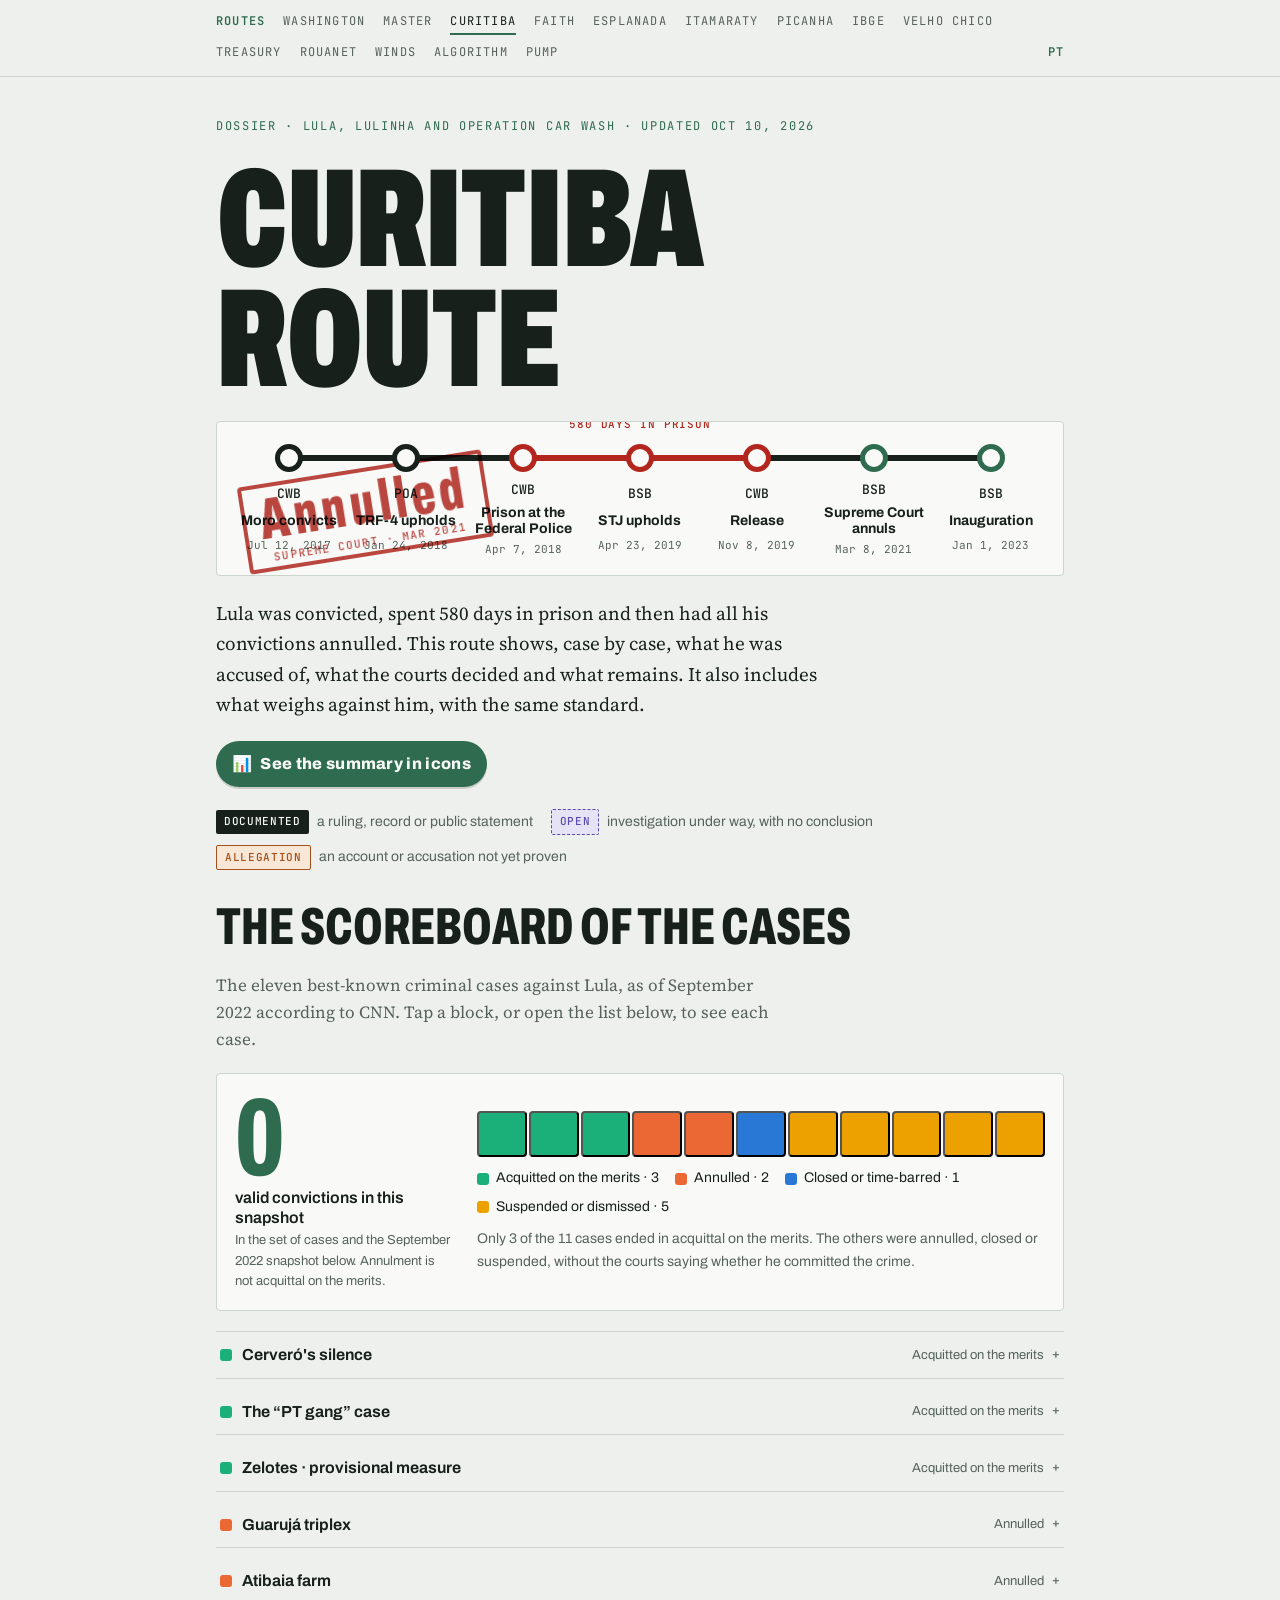
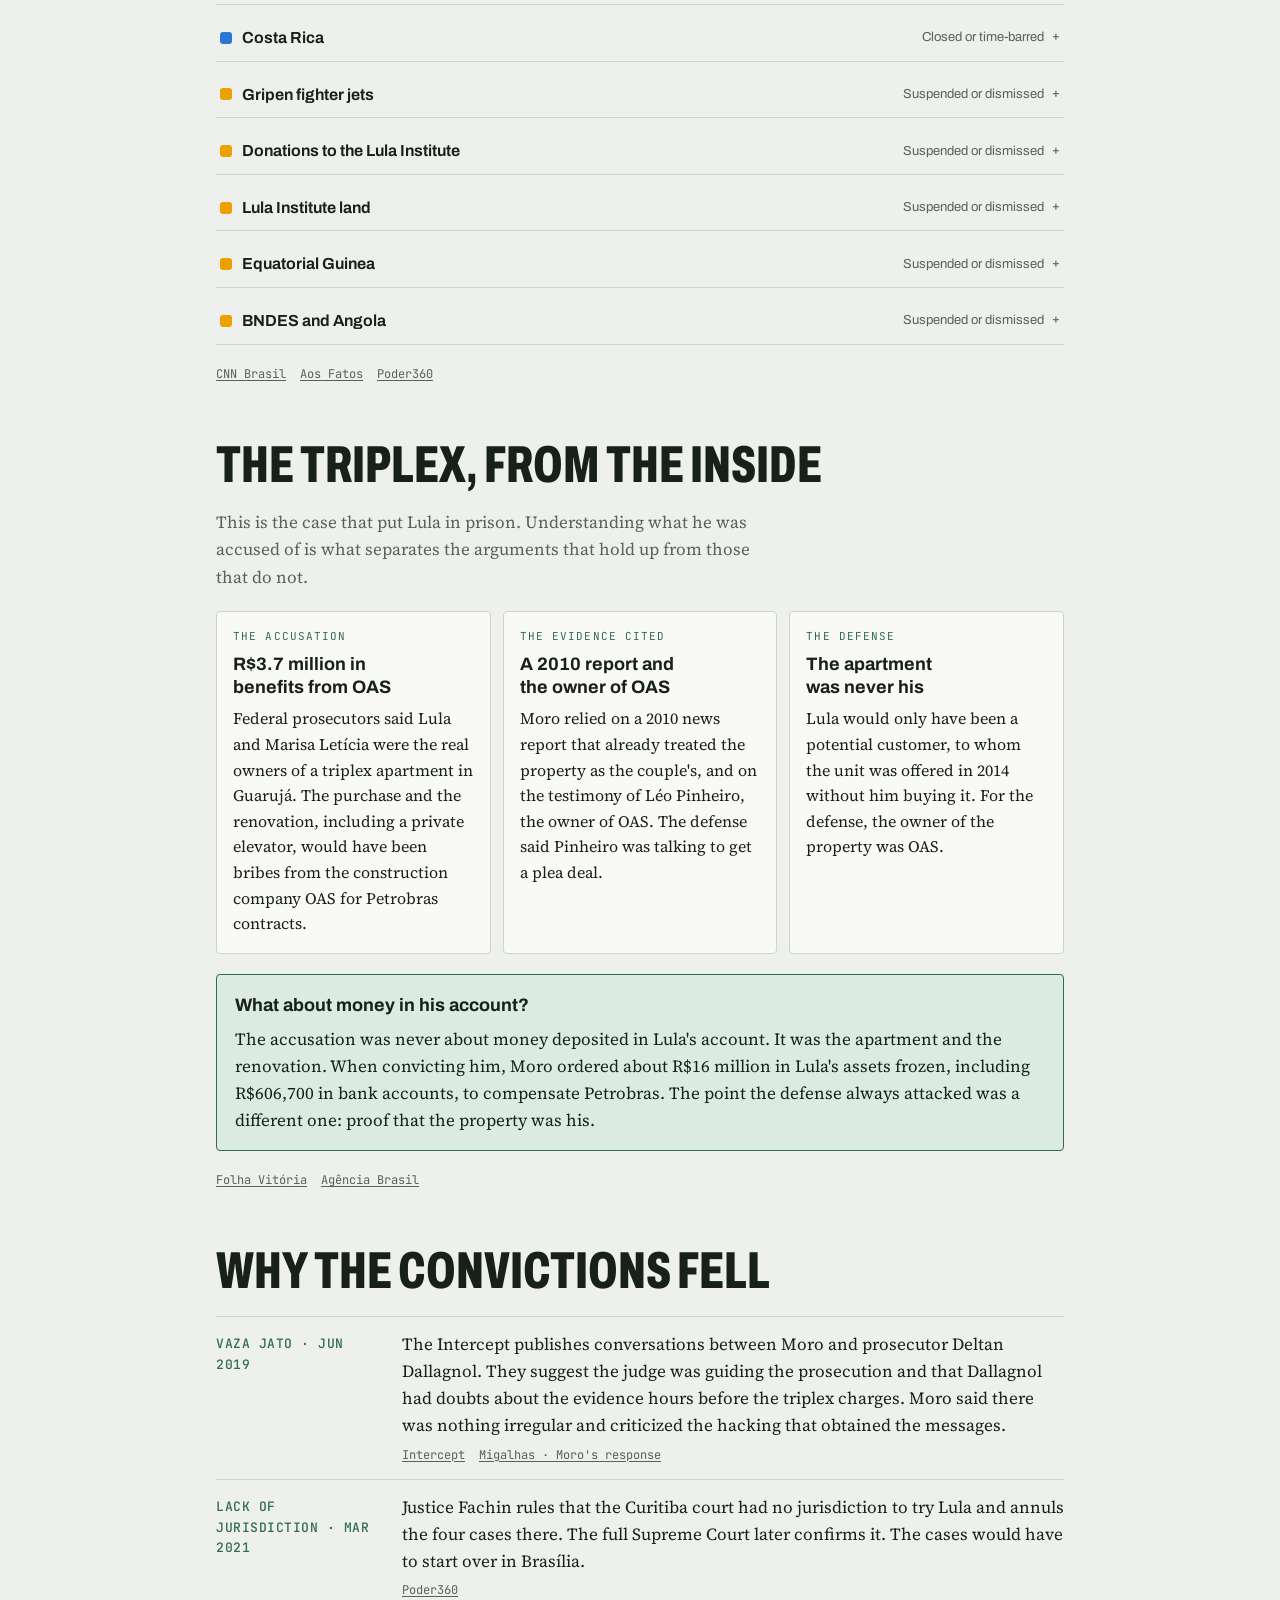
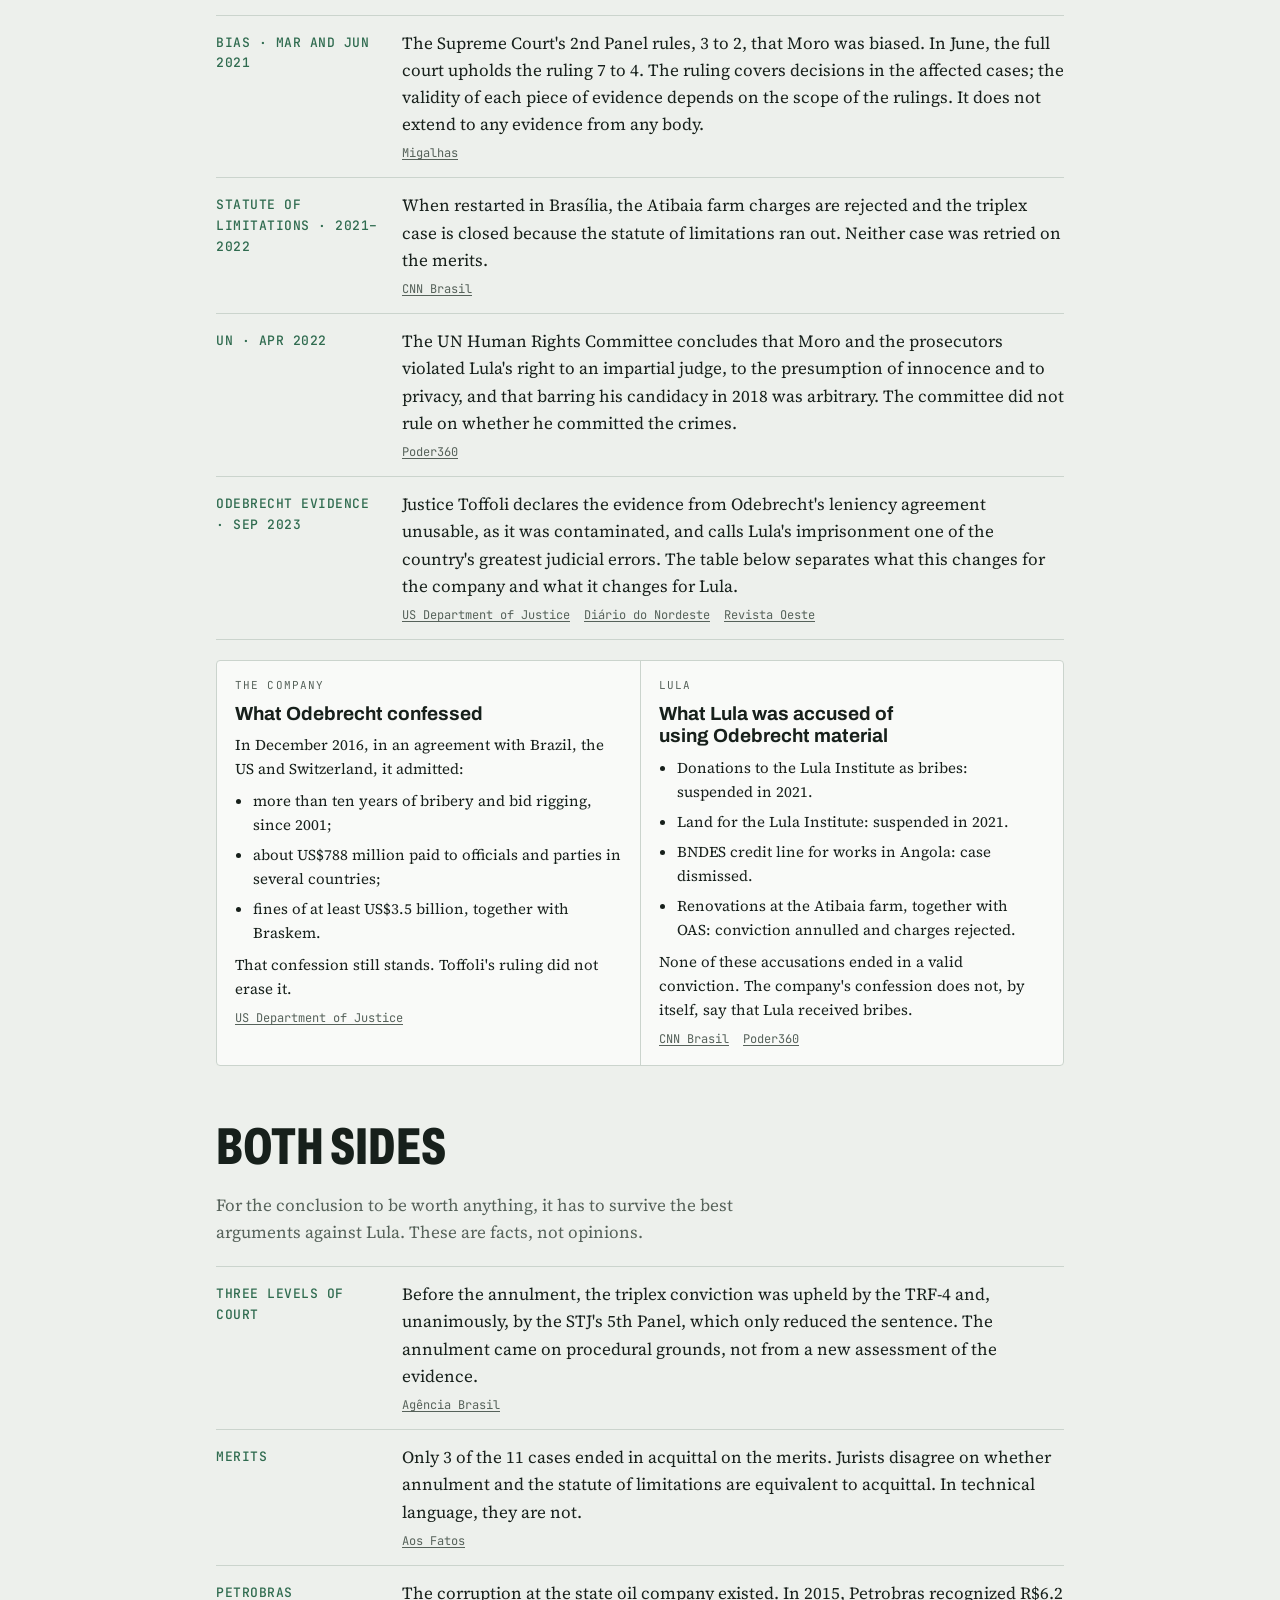
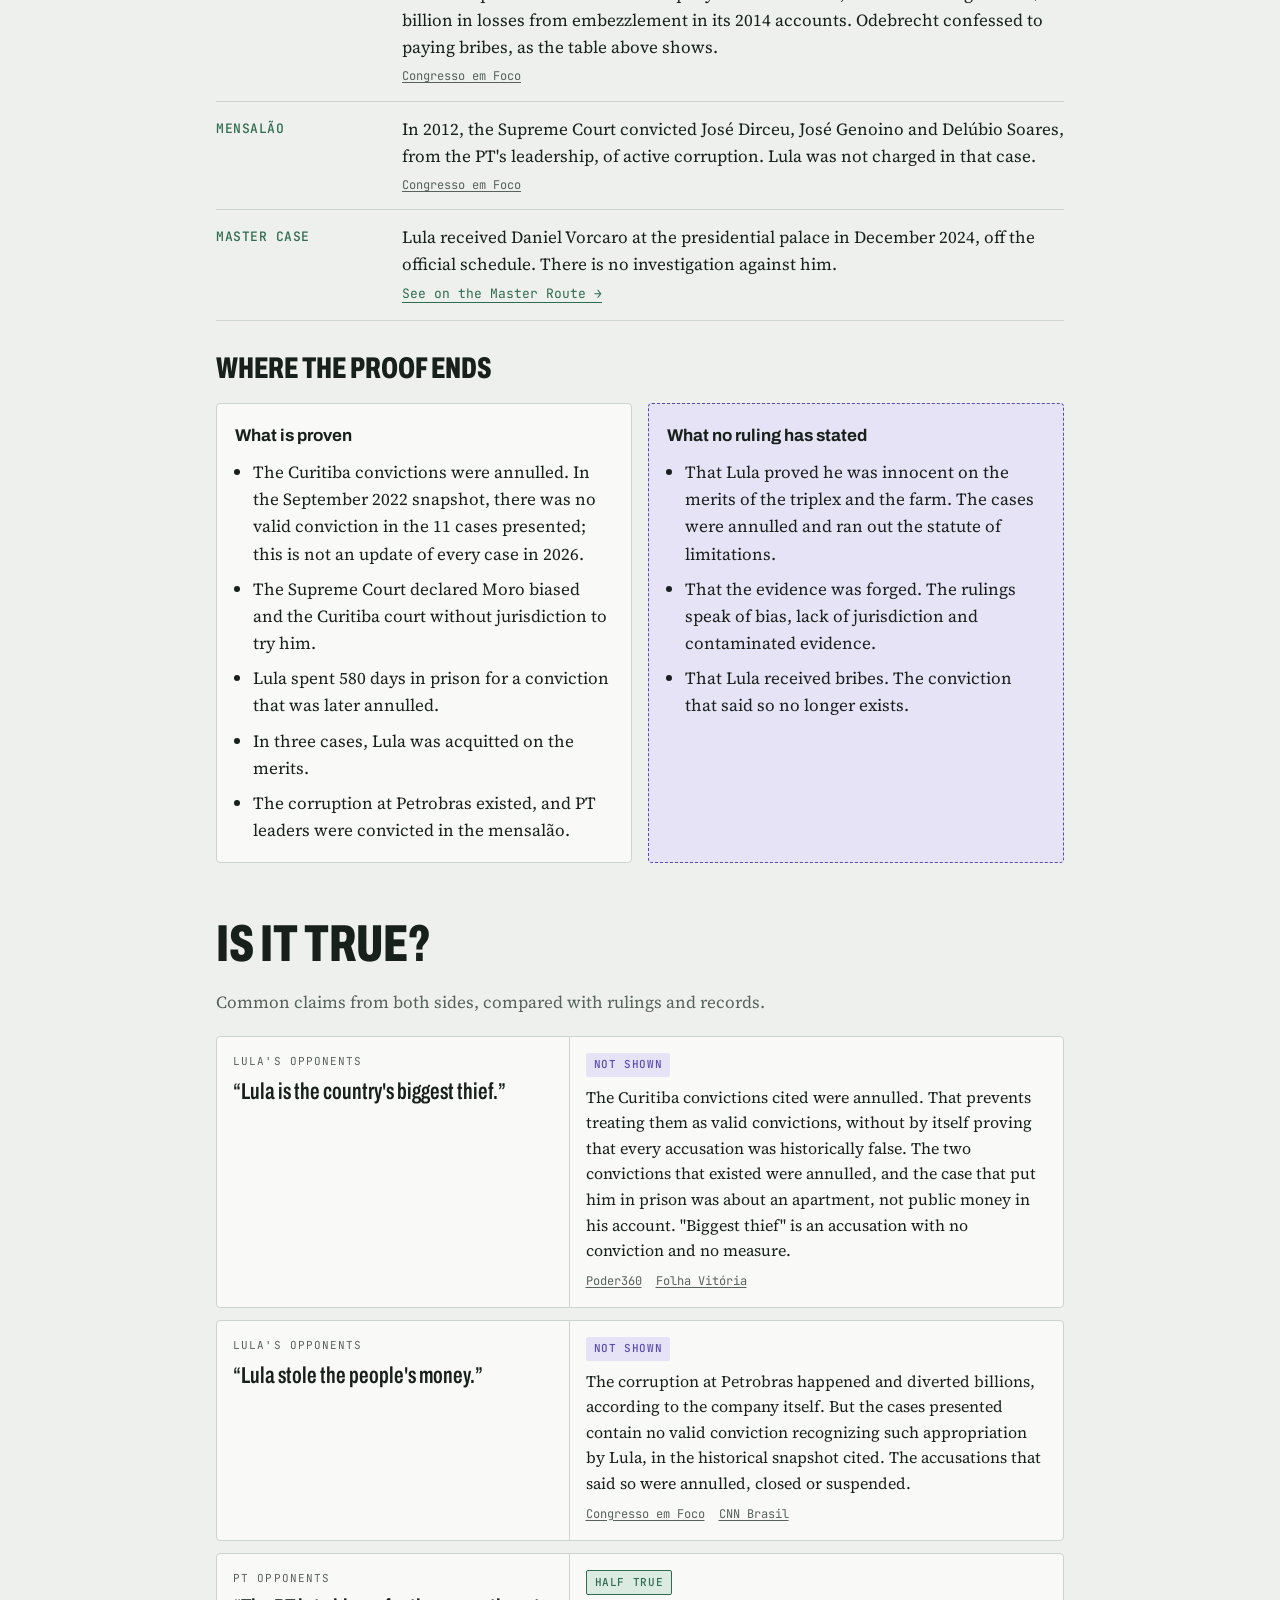
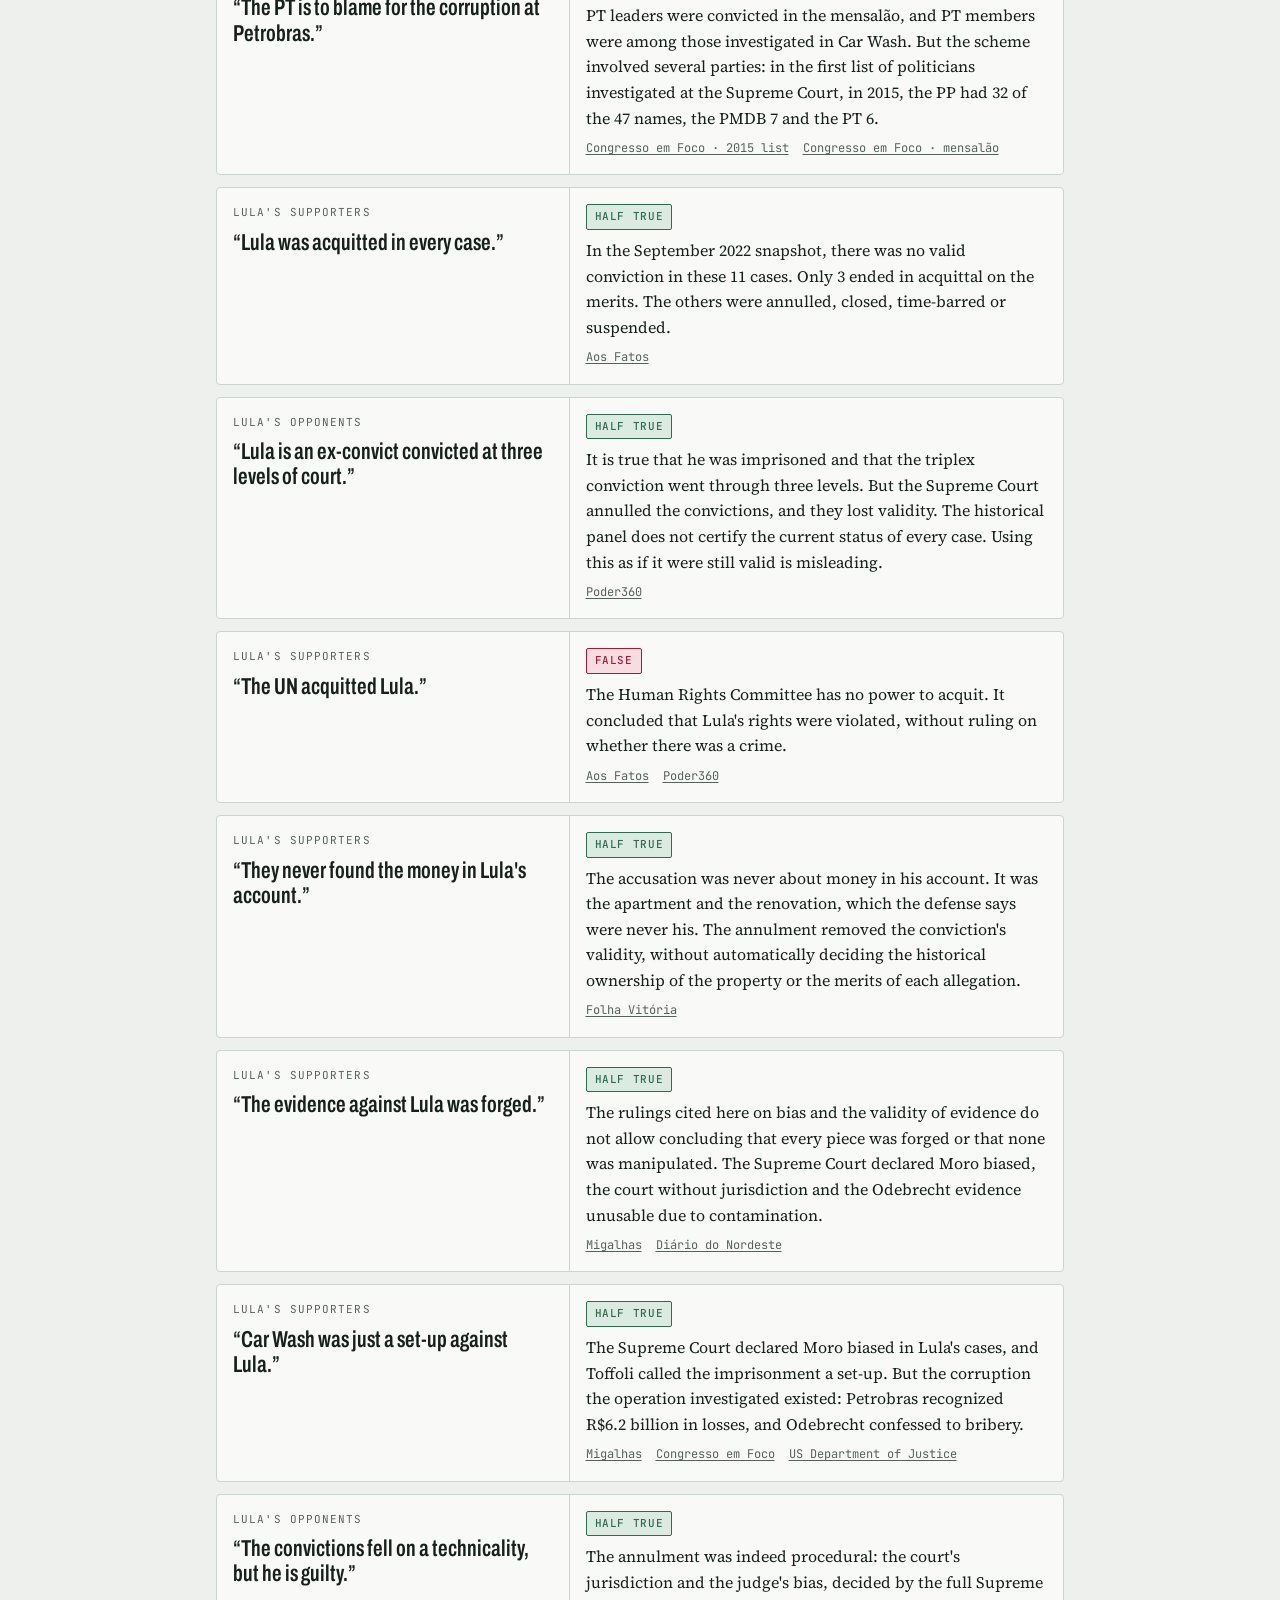
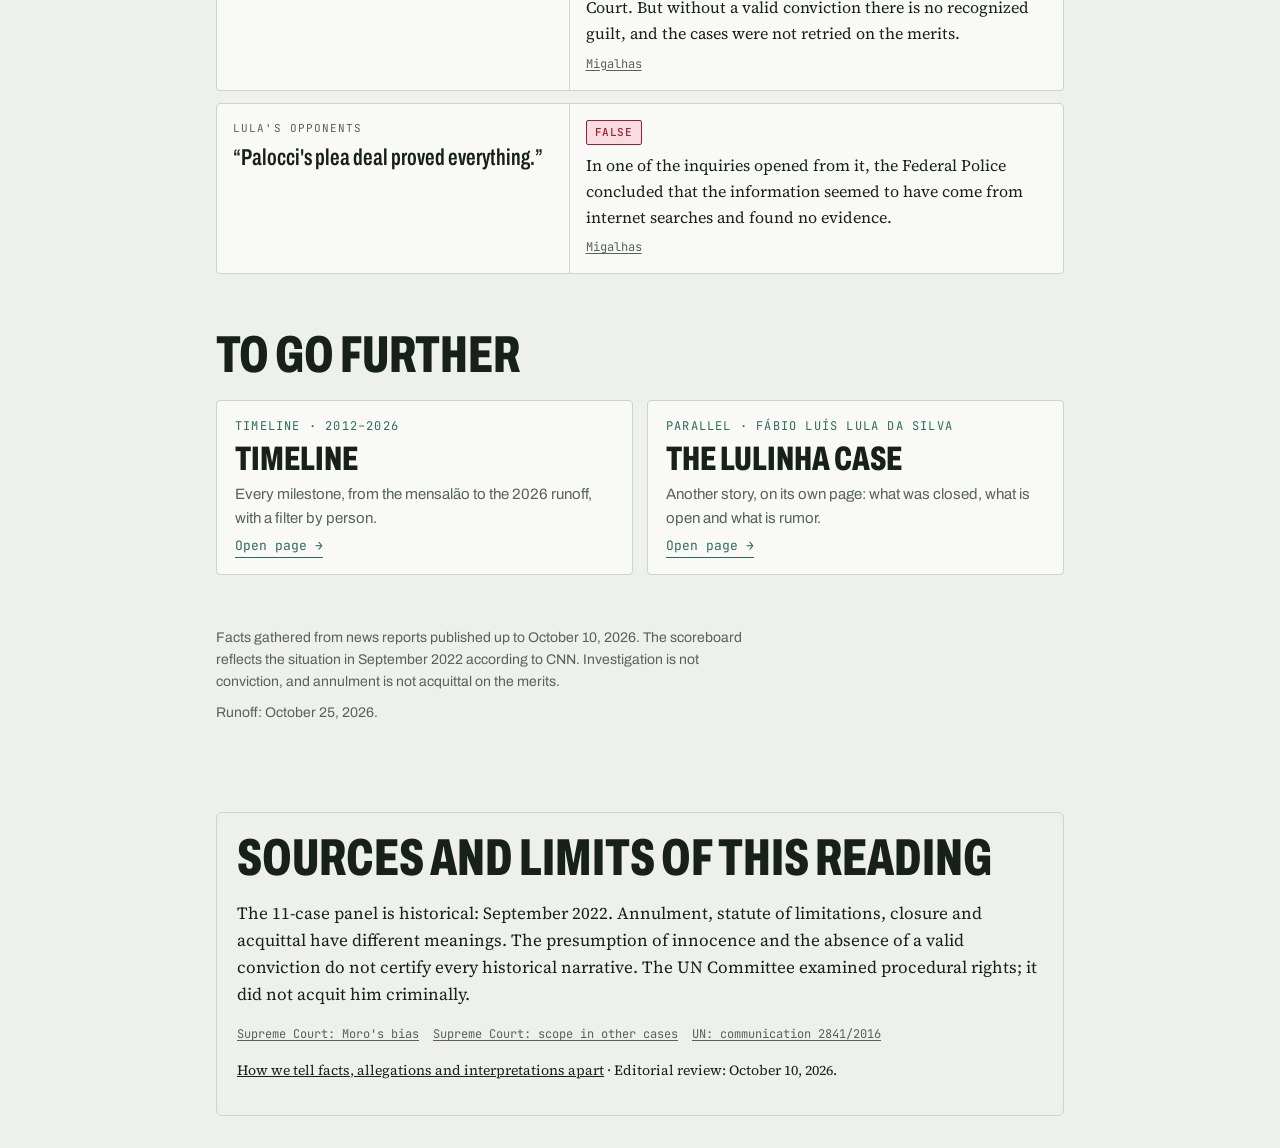
==== commit 9693371f: "Barra das Rotas: link para a Rota do Posto Inclui a versão em inglês.  Co-Authored-By: Claude Opus 5" ====
--- a/en/index.html
+++ b/en/index.html
@@ -138,7 +138,7 @@
 </head><body>
 
 
-<style>/* barra comum das Rotas */.rotas-bar .rb-lang{margin-left:auto;color:var(--accent);font-weight:600}.rotas-bar{border-bottom:1px solid var(--line);background:var(--bg);font-family:var(--mono);font-size:12px;letter-spacing:.1em;text-transform:uppercase}.rotas-bar>div{max-width:880px;margin:0 auto;padding:10px 16px;display:flex;flex-wrap:wrap;align-items:center;gap:6px 18px}.rotas-bar a{color:var(--muted);text-decoration:none;padding-block:2px;border-bottom:2px solid transparent}.rotas-bar a:hover{color:var(--ink)}.rotas-bar a[aria-current]{color:var(--ink);border-bottom-color:var(--accent)}.rotas-bar .rb-home{color:var(--accent);font-weight:600}.rv-btn{display:inline-flex;align-items:center;gap:8px;justify-self:start;font-family:var(--ui,system-ui);font-weight:800;font-size:16px;letter-spacing:.02em;text-decoration:none;color:var(--paper,#fff);background:var(--accent);padding:10px 16px;border-radius:999px;box-shadow:0 2px 0 rgba(0,0,0,.15)}.rv-btn:hover{filter:brightness(1.08)}.rv-btn:focus-visible{outline:3px solid var(--ink);outline-offset:2px}.rotas-bar a:focus-visible{outline:3px solid var(--accent);outline-offset:2px}</style><style>/* padrão das Rotas: formato detalhado */body{font-size:17px;line-height:1.6}h1{font-family:var(--display);font-stretch:62%;font-weight:900;font-size:clamp(60px,15vw,140px);line-height:.86;text-transform:uppercase;overflow-wrap:anywhere}h2{font-family:var(--display);font-stretch:66%;font-weight:800;font-size:clamp(34px,7vw,52px);line-height:.95;text-transform:uppercase}</style><nav class="rotas-bar" aria-label="Routes"><div><a class="rb-home" href="https://fcarvalhodev.github.io/rotas/en/">Routes</a><a href="https://fcarvalhodev.github.io/rota-washington/en/">Washington</a><a href="https://fcarvalhodev.github.io/rota-master/en/">Master</a><a href="https://fcarvalhodev.github.io/rota-curitiba/en/" aria-current="page">Curitiba</a><a href="https://fcarvalhodev.github.io/rota-da-fe/en/">Faith</a><a href="https://fcarvalhodev.github.io/rota-esplanada/en/">Esplanada</a><a href="https://fcarvalhodev.github.io/rota-itamaraty/en/">Itamaraty</a><a href="https://fcarvalhodev.github.io/rota-da-picanha/en/">Picanha</a><a href="https://fcarvalhodev.github.io/rota-do-ibge/en/">IBGE</a><a href="https://fcarvalhodev.github.io/rota-velho-chico/en/">Velho Chico</a><a href="https://fcarvalhodev.github.io/rota-do-tesouro/en/">Treasury</a><a href="https://fcarvalhodev.github.io/rota-rouanet/en/">Rouanet</a><a href="https://fcarvalhodev.github.io/rota-dos-ventos/en/">Winds</a><a href="https://fcarvalhodev.github.io/rota-do-algoritmo/en/">Algorithm</a><a class="rb-lang" href="../" hreflang="pt-BR" lang="pt-BR">PT</a></div></nav>
+<style>/* barra comum das Rotas */.rotas-bar .rb-lang{margin-left:auto;color:var(--accent);font-weight:600}.rotas-bar{border-bottom:1px solid var(--line);background:var(--bg);font-family:var(--mono);font-size:12px;letter-spacing:.1em;text-transform:uppercase}.rotas-bar>div{max-width:880px;margin:0 auto;padding:10px 16px;display:flex;flex-wrap:wrap;align-items:center;gap:6px 18px}.rotas-bar a{color:var(--muted);text-decoration:none;padding-block:2px;border-bottom:2px solid transparent}.rotas-bar a:hover{color:var(--ink)}.rotas-bar a[aria-current]{color:var(--ink);border-bottom-color:var(--accent)}.rotas-bar .rb-home{color:var(--accent);font-weight:600}.rv-btn{display:inline-flex;align-items:center;gap:8px;justify-self:start;font-family:var(--ui,system-ui);font-weight:800;font-size:16px;letter-spacing:.02em;text-decoration:none;color:var(--paper,#fff);background:var(--accent);padding:10px 16px;border-radius:999px;box-shadow:0 2px 0 rgba(0,0,0,.15)}.rv-btn:hover{filter:brightness(1.08)}.rv-btn:focus-visible{outline:3px solid var(--ink);outline-offset:2px}.rotas-bar a:focus-visible{outline:3px solid var(--accent);outline-offset:2px}</style><style>/* padrão das Rotas: formato detalhado */body{font-size:17px;line-height:1.6}h1{font-family:var(--display);font-stretch:62%;font-weight:900;font-size:clamp(60px,15vw,140px);line-height:.86;text-transform:uppercase;overflow-wrap:anywhere}h2{font-family:var(--display);font-stretch:66%;font-weight:800;font-size:clamp(34px,7vw,52px);line-height:.95;text-transform:uppercase}</style><nav class="rotas-bar" aria-label="Routes"><div><a class="rb-home" href="https://fcarvalhodev.github.io/rotas/en/">Routes</a><a href="https://fcarvalhodev.github.io/rota-washington/en/">Washington</a><a href="https://fcarvalhodev.github.io/rota-master/en/">Master</a><a href="https://fcarvalhodev.github.io/rota-curitiba/en/" aria-current="page">Curitiba</a><a href="https://fcarvalhodev.github.io/rota-da-fe/en/">Faith</a><a href="https://fcarvalhodev.github.io/rota-esplanada/en/">Esplanada</a><a href="https://fcarvalhodev.github.io/rota-itamaraty/en/">Itamaraty</a><a href="https://fcarvalhodev.github.io/rota-da-picanha/en/">Picanha</a><a href="https://fcarvalhodev.github.io/rota-do-ibge/en/">IBGE</a><a href="https://fcarvalhodev.github.io/rota-velho-chico/en/">Velho Chico</a><a href="https://fcarvalhodev.github.io/rota-do-tesouro/en/">Treasury</a><a href="https://fcarvalhodev.github.io/rota-rouanet/en/">Rouanet</a><a href="https://fcarvalhodev.github.io/rota-dos-ventos/en/">Winds</a><a href="https://fcarvalhodev.github.io/rota-do-algoritmo/en/">Algorithm</a><a href="https://fcarvalhodev.github.io/rota-do-posto/en/">Pump</a><a class="rb-lang" href="../" hreflang="pt-BR" lang="pt-BR">PT</a></div></nav>
 <header class="wrap hero">
   <div class="kicker">Dossier · Lula, Lulinha and Operation Car Wash · updated Oct 10, 2026</div>
   <h1>Curitiba<br>Route</h1>
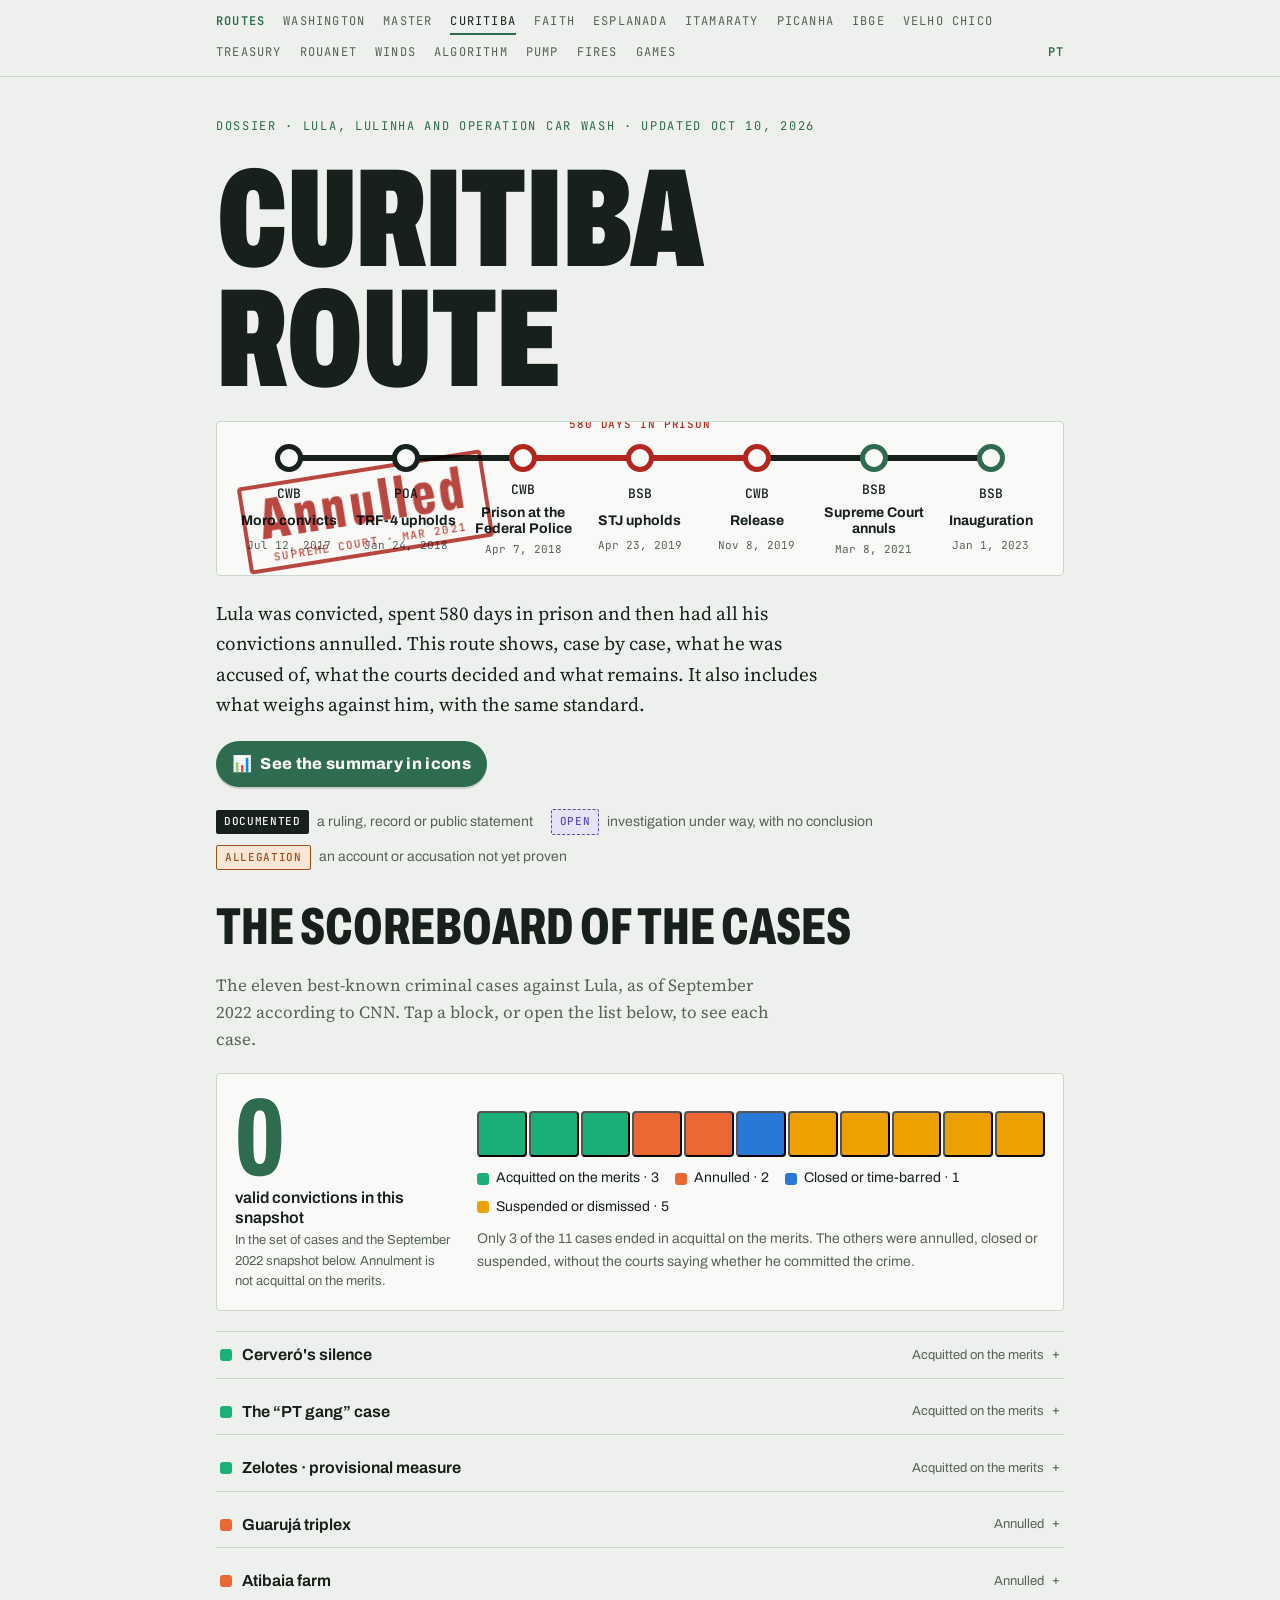
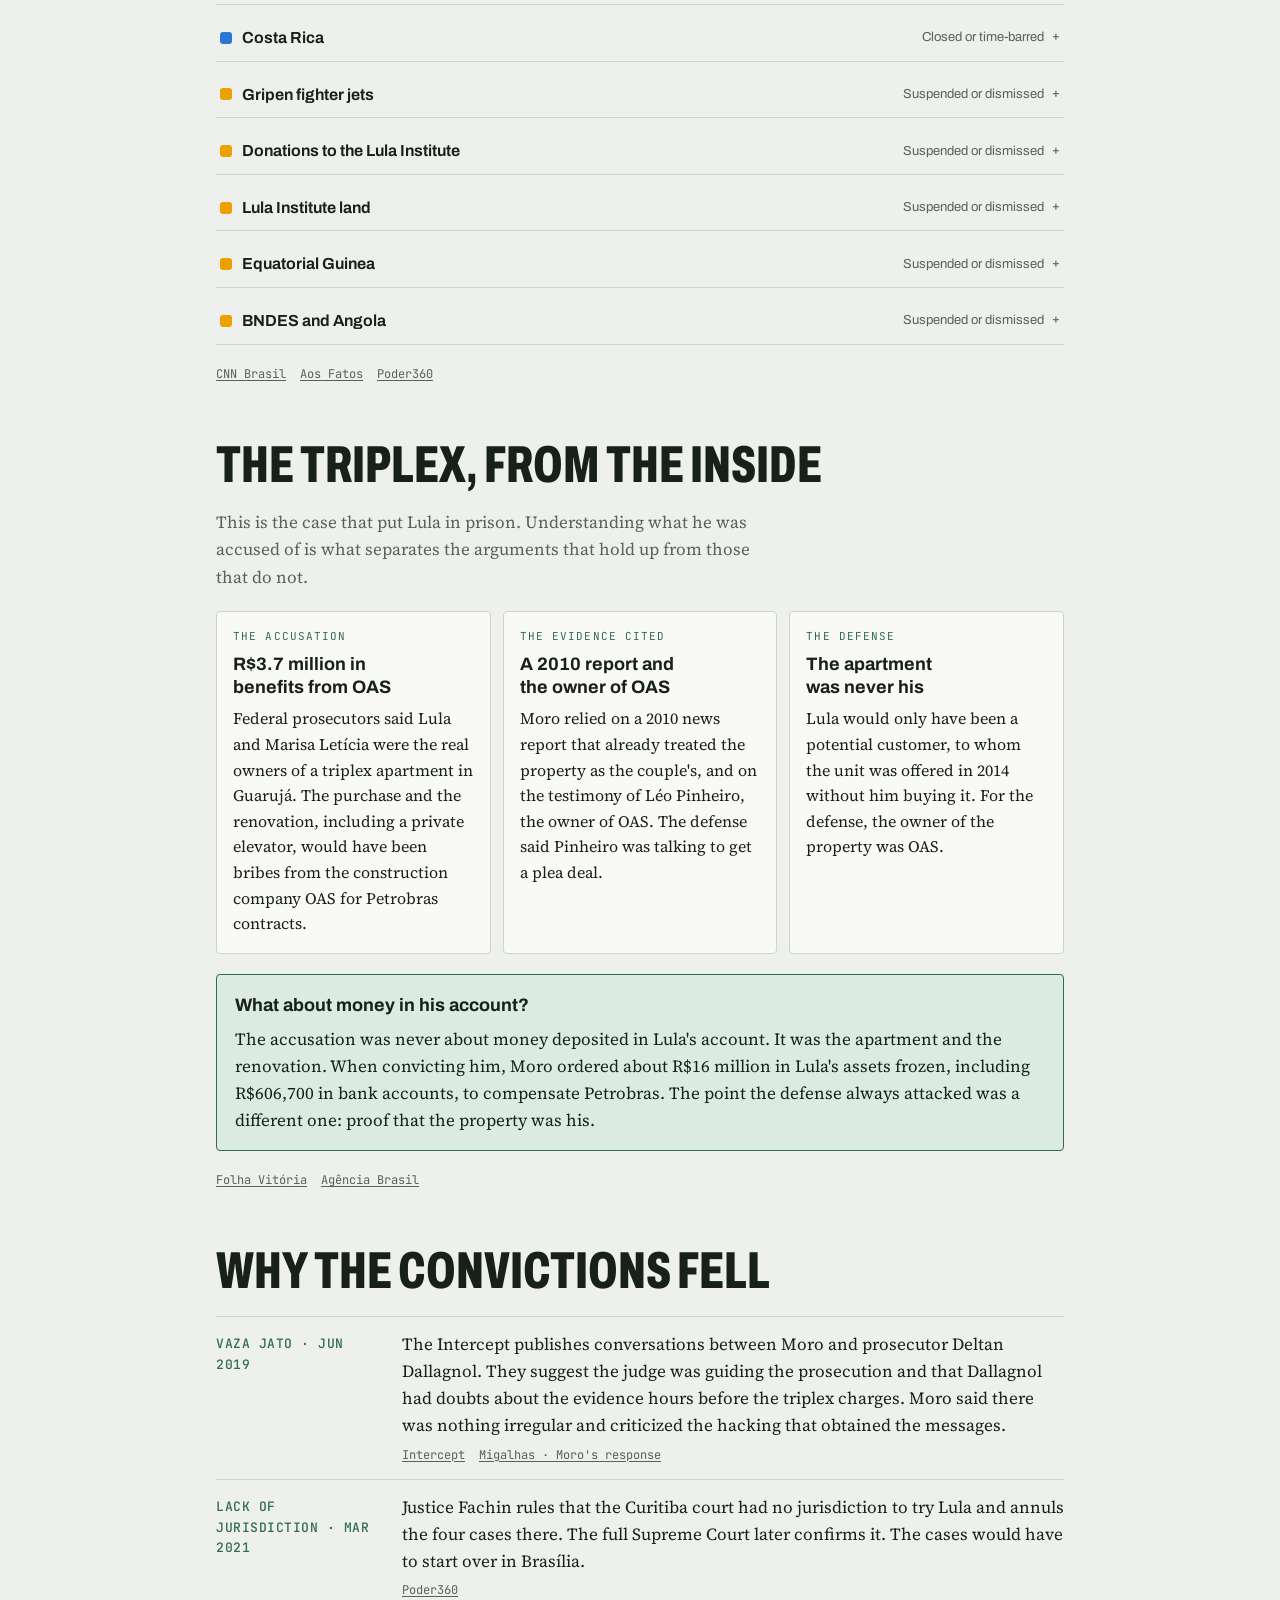
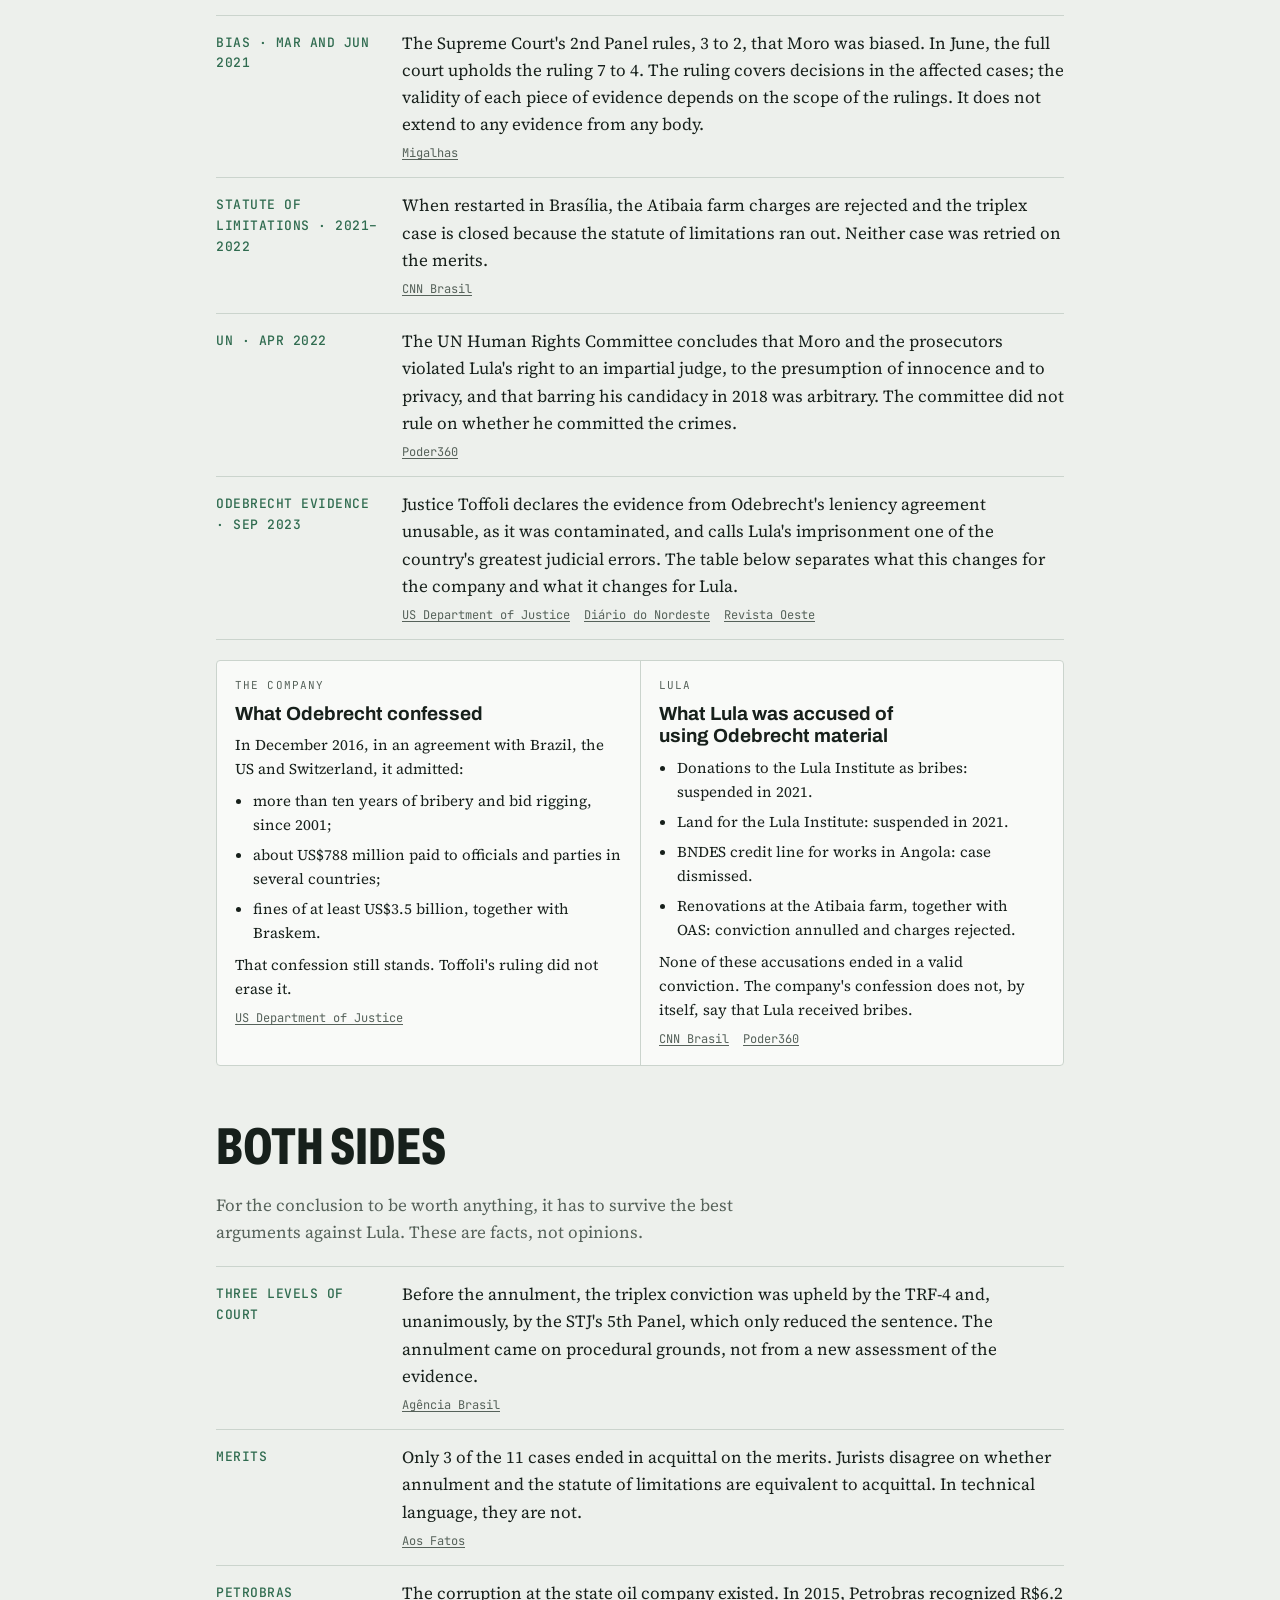
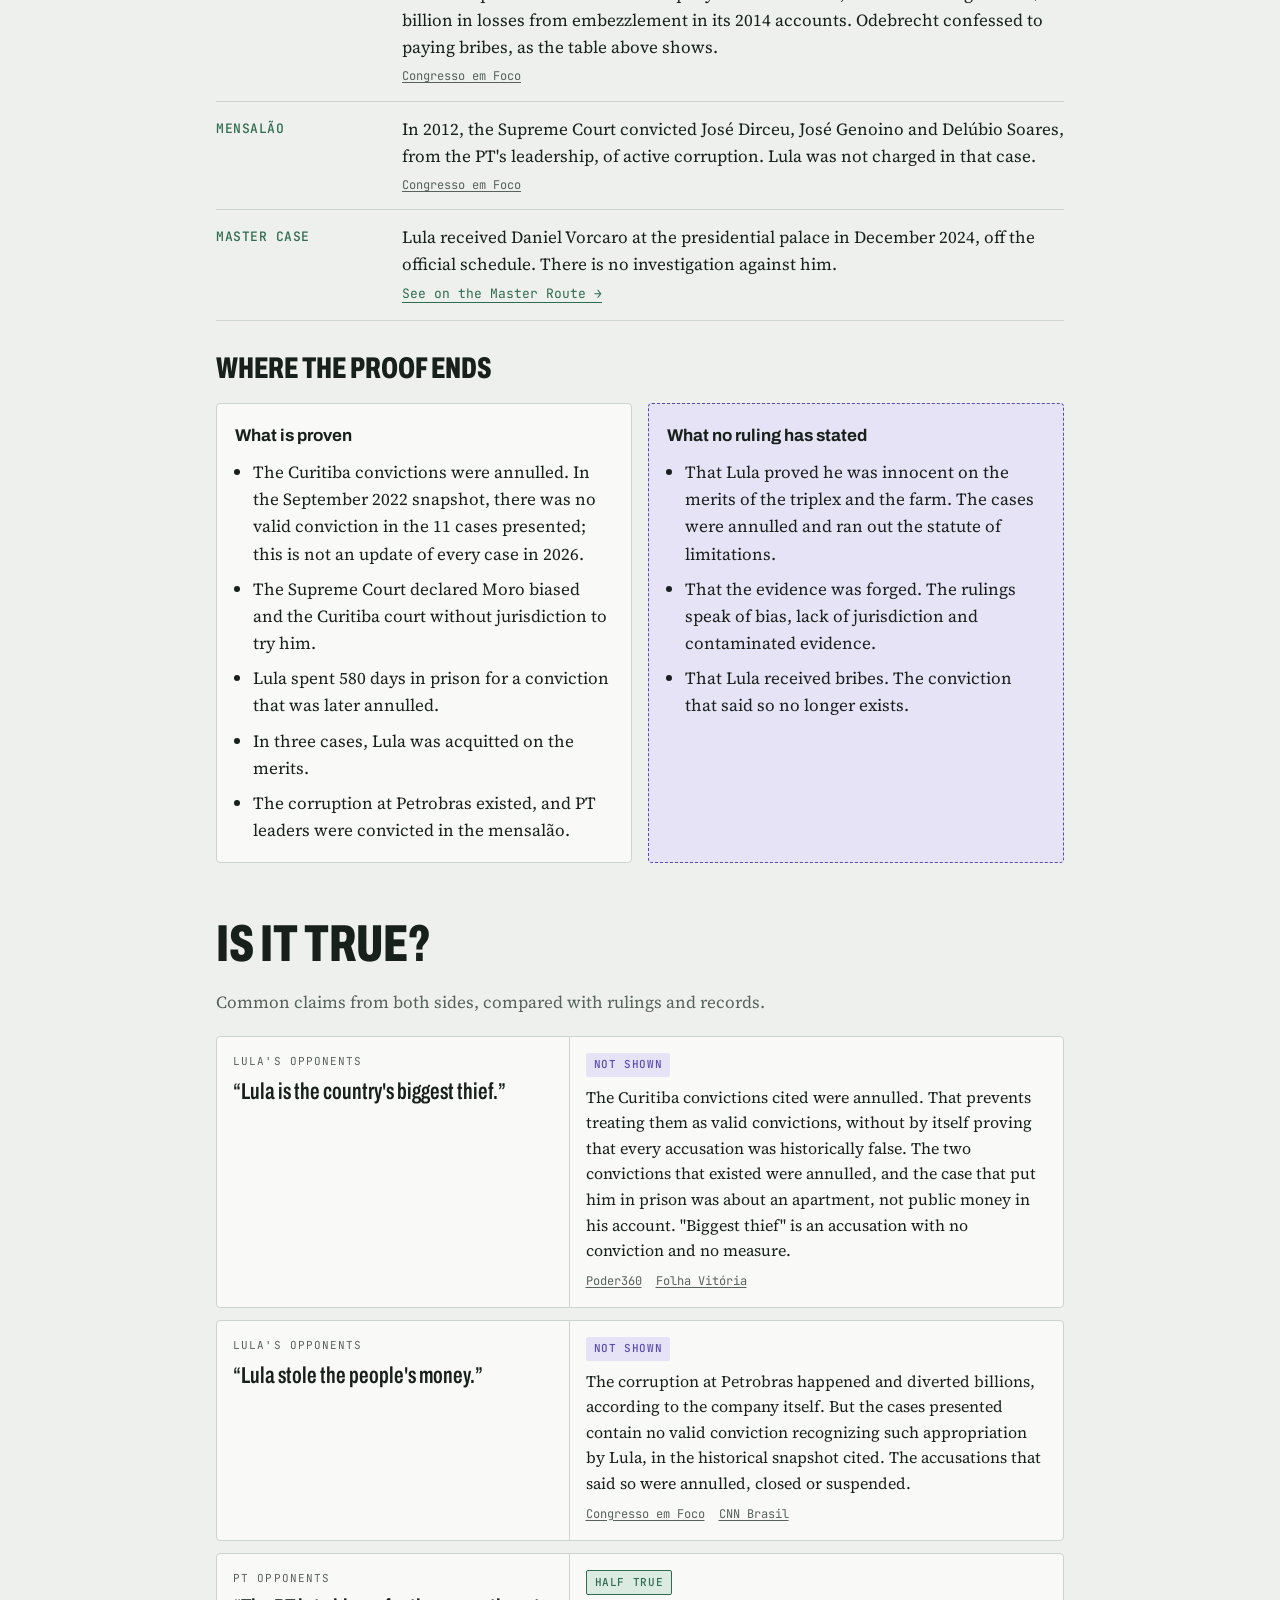
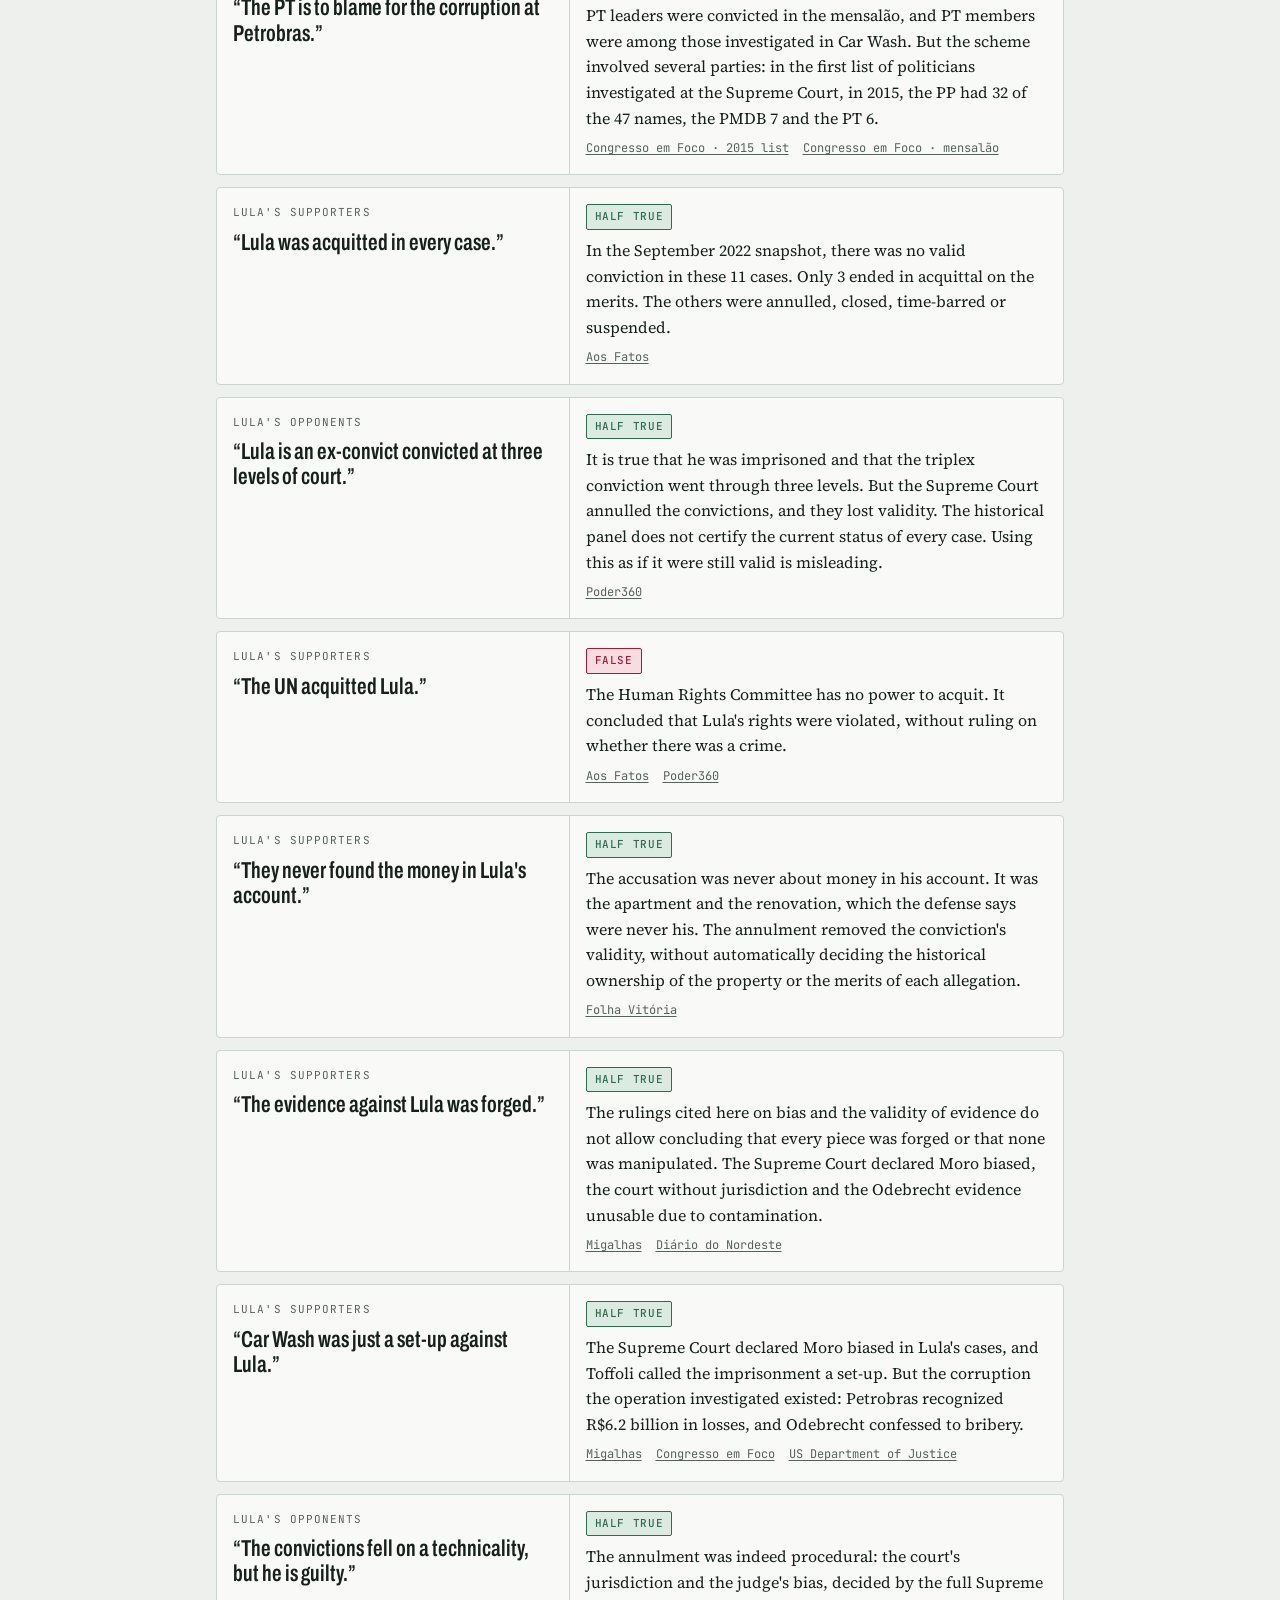
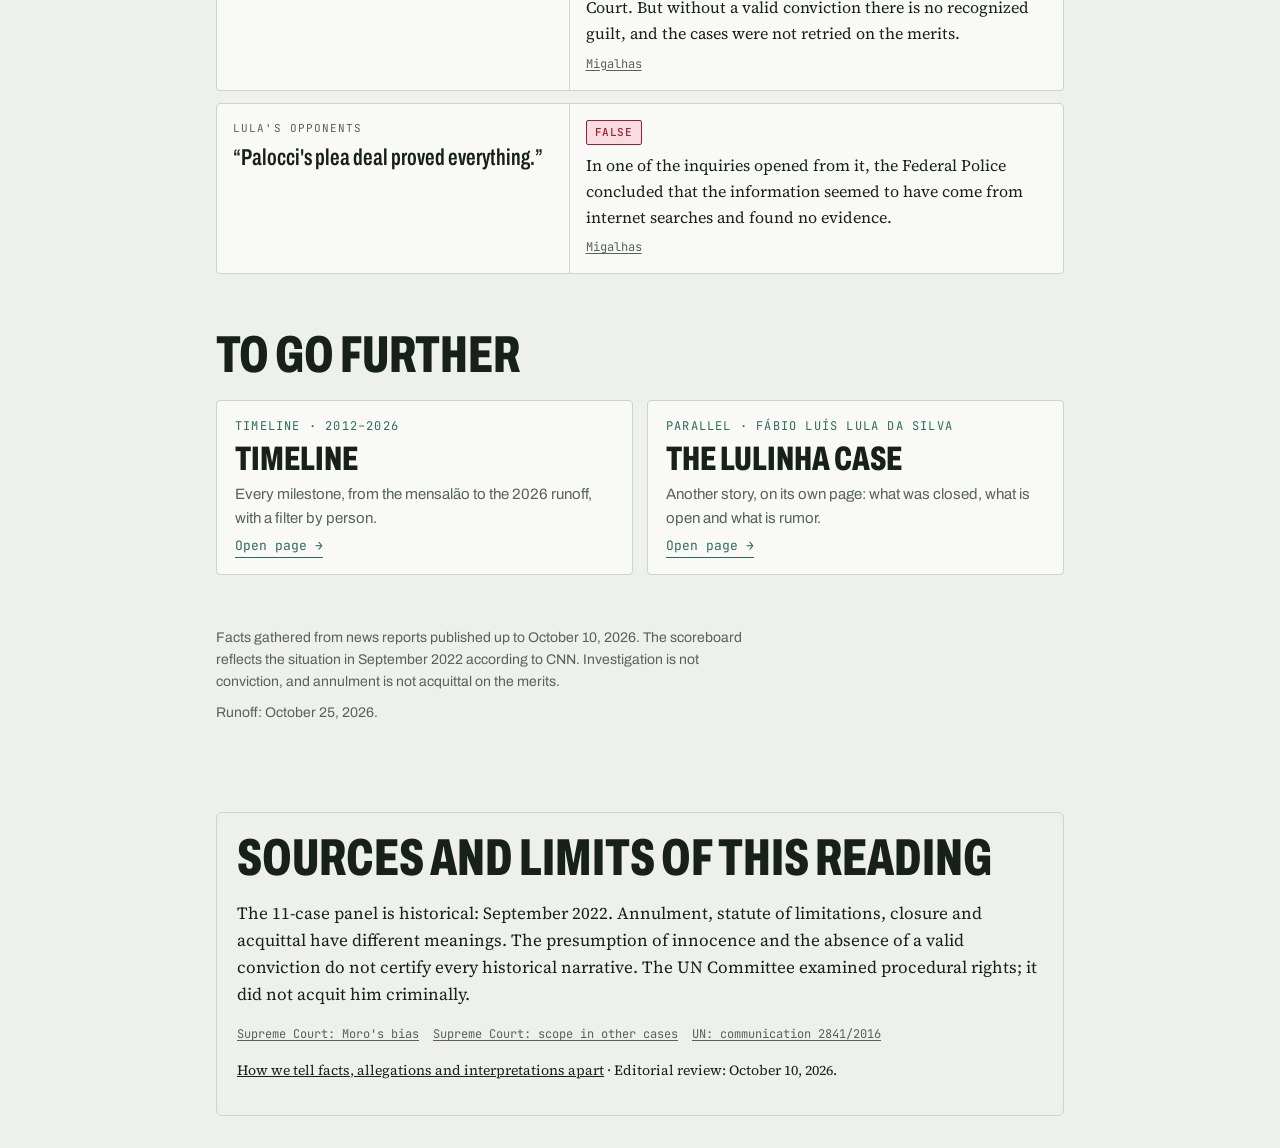
==== commit 28d97ef5: "Barra das Rotas: links para Queimadas e Games Inclui a versão em inglês.  Co-Authored-By: Claude Opu" ====
--- a/en/index.html
+++ b/en/index.html
@@ -138,7 +138,7 @@
 </head><body>
 
 
-<style>/* barra comum das Rotas */.rotas-bar .rb-lang{margin-left:auto;color:var(--accent);font-weight:600}.rotas-bar{border-bottom:1px solid var(--line);background:var(--bg);font-family:var(--mono);font-size:12px;letter-spacing:.1em;text-transform:uppercase}.rotas-bar>div{max-width:880px;margin:0 auto;padding:10px 16px;display:flex;flex-wrap:wrap;align-items:center;gap:6px 18px}.rotas-bar a{color:var(--muted);text-decoration:none;padding-block:2px;border-bottom:2px solid transparent}.rotas-bar a:hover{color:var(--ink)}.rotas-bar a[aria-current]{color:var(--ink);border-bottom-color:var(--accent)}.rotas-bar .rb-home{color:var(--accent);font-weight:600}.rv-btn{display:inline-flex;align-items:center;gap:8px;justify-self:start;font-family:var(--ui,system-ui);font-weight:800;font-size:16px;letter-spacing:.02em;text-decoration:none;color:var(--paper,#fff);background:var(--accent);padding:10px 16px;border-radius:999px;box-shadow:0 2px 0 rgba(0,0,0,.15)}.rv-btn:hover{filter:brightness(1.08)}.rv-btn:focus-visible{outline:3px solid var(--ink);outline-offset:2px}.rotas-bar a:focus-visible{outline:3px solid var(--accent);outline-offset:2px}</style><style>/* padrão das Rotas: formato detalhado */body{font-size:17px;line-height:1.6}h1{font-family:var(--display);font-stretch:62%;font-weight:900;font-size:clamp(60px,15vw,140px);line-height:.86;text-transform:uppercase;overflow-wrap:anywhere}h2{font-family:var(--display);font-stretch:66%;font-weight:800;font-size:clamp(34px,7vw,52px);line-height:.95;text-transform:uppercase}</style><nav class="rotas-bar" aria-label="Routes"><div><a class="rb-home" href="https://fcarvalhodev.github.io/rotas/en/">Routes</a><a href="https://fcarvalhodev.github.io/rota-washington/en/">Washington</a><a href="https://fcarvalhodev.github.io/rota-master/en/">Master</a><a href="https://fcarvalhodev.github.io/rota-curitiba/en/" aria-current="page">Curitiba</a><a href="https://fcarvalhodev.github.io/rota-da-fe/en/">Faith</a><a href="https://fcarvalhodev.github.io/rota-esplanada/en/">Esplanada</a><a href="https://fcarvalhodev.github.io/rota-itamaraty/en/">Itamaraty</a><a href="https://fcarvalhodev.github.io/rota-da-picanha/en/">Picanha</a><a href="https://fcarvalhodev.github.io/rota-do-ibge/en/">IBGE</a><a href="https://fcarvalhodev.github.io/rota-velho-chico/en/">Velho Chico</a><a href="https://fcarvalhodev.github.io/rota-do-tesouro/en/">Treasury</a><a href="https://fcarvalhodev.github.io/rota-rouanet/en/">Rouanet</a><a href="https://fcarvalhodev.github.io/rota-dos-ventos/en/">Winds</a><a href="https://fcarvalhodev.github.io/rota-do-algoritmo/en/">Algorithm</a><a href="https://fcarvalhodev.github.io/rota-do-posto/en/">Pump</a><a class="rb-lang" href="../" hreflang="pt-BR" lang="pt-BR">PT</a></div></nav>
+<style>/* barra comum das Rotas */.rotas-bar .rb-lang{margin-left:auto;color:var(--accent);font-weight:600}.rotas-bar{border-bottom:1px solid var(--line);background:var(--bg);font-family:var(--mono);font-size:12px;letter-spacing:.1em;text-transform:uppercase}.rotas-bar>div{max-width:880px;margin:0 auto;padding:10px 16px;display:flex;flex-wrap:wrap;align-items:center;gap:6px 18px}.rotas-bar a{color:var(--muted);text-decoration:none;padding-block:2px;border-bottom:2px solid transparent}.rotas-bar a:hover{color:var(--ink)}.rotas-bar a[aria-current]{color:var(--ink);border-bottom-color:var(--accent)}.rotas-bar .rb-home{color:var(--accent);font-weight:600}.rv-btn{display:inline-flex;align-items:center;gap:8px;justify-self:start;font-family:var(--ui,system-ui);font-weight:800;font-size:16px;letter-spacing:.02em;text-decoration:none;color:var(--paper,#fff);background:var(--accent);padding:10px 16px;border-radius:999px;box-shadow:0 2px 0 rgba(0,0,0,.15)}.rv-btn:hover{filter:brightness(1.08)}.rv-btn:focus-visible{outline:3px solid var(--ink);outline-offset:2px}.rotas-bar a:focus-visible{outline:3px solid var(--accent);outline-offset:2px}</style><style>/* padrão das Rotas: formato detalhado */body{font-size:17px;line-height:1.6}h1{font-family:var(--display);font-stretch:62%;font-weight:900;font-size:clamp(60px,15vw,140px);line-height:.86;text-transform:uppercase;overflow-wrap:anywhere}h2{font-family:var(--display);font-stretch:66%;font-weight:800;font-size:clamp(34px,7vw,52px);line-height:.95;text-transform:uppercase}</style><nav class="rotas-bar" aria-label="Routes"><div><a class="rb-home" href="https://fcarvalhodev.github.io/rotas/en/">Routes</a><a href="https://fcarvalhodev.github.io/rota-washington/en/">Washington</a><a href="https://fcarvalhodev.github.io/rota-master/en/">Master</a><a href="https://fcarvalhodev.github.io/rota-curitiba/en/" aria-current="page">Curitiba</a><a href="https://fcarvalhodev.github.io/rota-da-fe/en/">Faith</a><a href="https://fcarvalhodev.github.io/rota-esplanada/en/">Esplanada</a><a href="https://fcarvalhodev.github.io/rota-itamaraty/en/">Itamaraty</a><a href="https://fcarvalhodev.github.io/rota-da-picanha/en/">Picanha</a><a href="https://fcarvalhodev.github.io/rota-do-ibge/en/">IBGE</a><a href="https://fcarvalhodev.github.io/rota-velho-chico/en/">Velho Chico</a><a href="https://fcarvalhodev.github.io/rota-do-tesouro/en/">Treasury</a><a href="https://fcarvalhodev.github.io/rota-rouanet/en/">Rouanet</a><a href="https://fcarvalhodev.github.io/rota-dos-ventos/en/">Winds</a><a href="https://fcarvalhodev.github.io/rota-do-algoritmo/en/">Algorithm</a><a href="https://fcarvalhodev.github.io/rota-do-posto/en/">Pump</a><a href="https://fcarvalhodev.github.io/rota-das-queimadas/en/">Fires</a><a href="https://fcarvalhodev.github.io/rota-dos-games/en/">Games</a><a class="rb-lang" href="../" hreflang="pt-BR" lang="pt-BR">PT</a></div></nav>
 <header class="wrap hero">
   <div class="kicker">Dossier · Lula, Lulinha and Operation Car Wash · updated Oct 10, 2026</div>
   <h1>Curitiba<br>Route</h1>
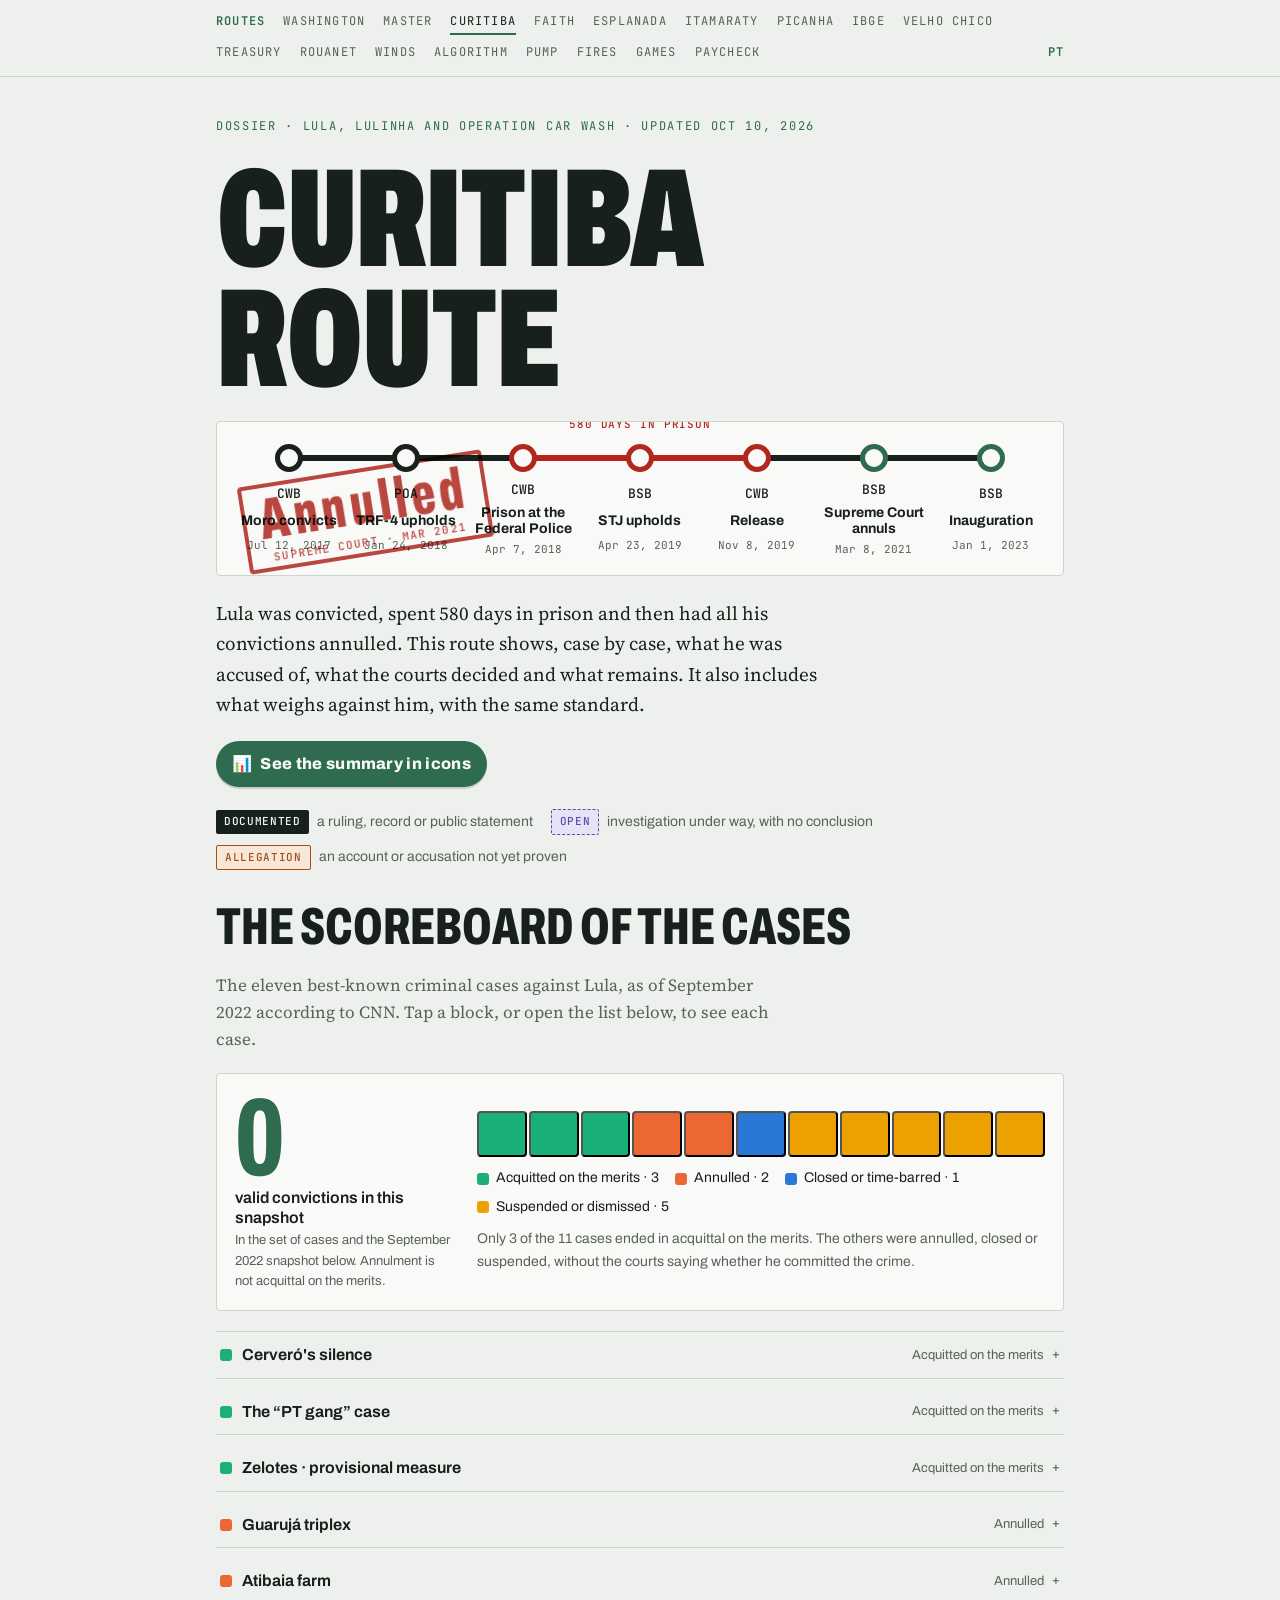
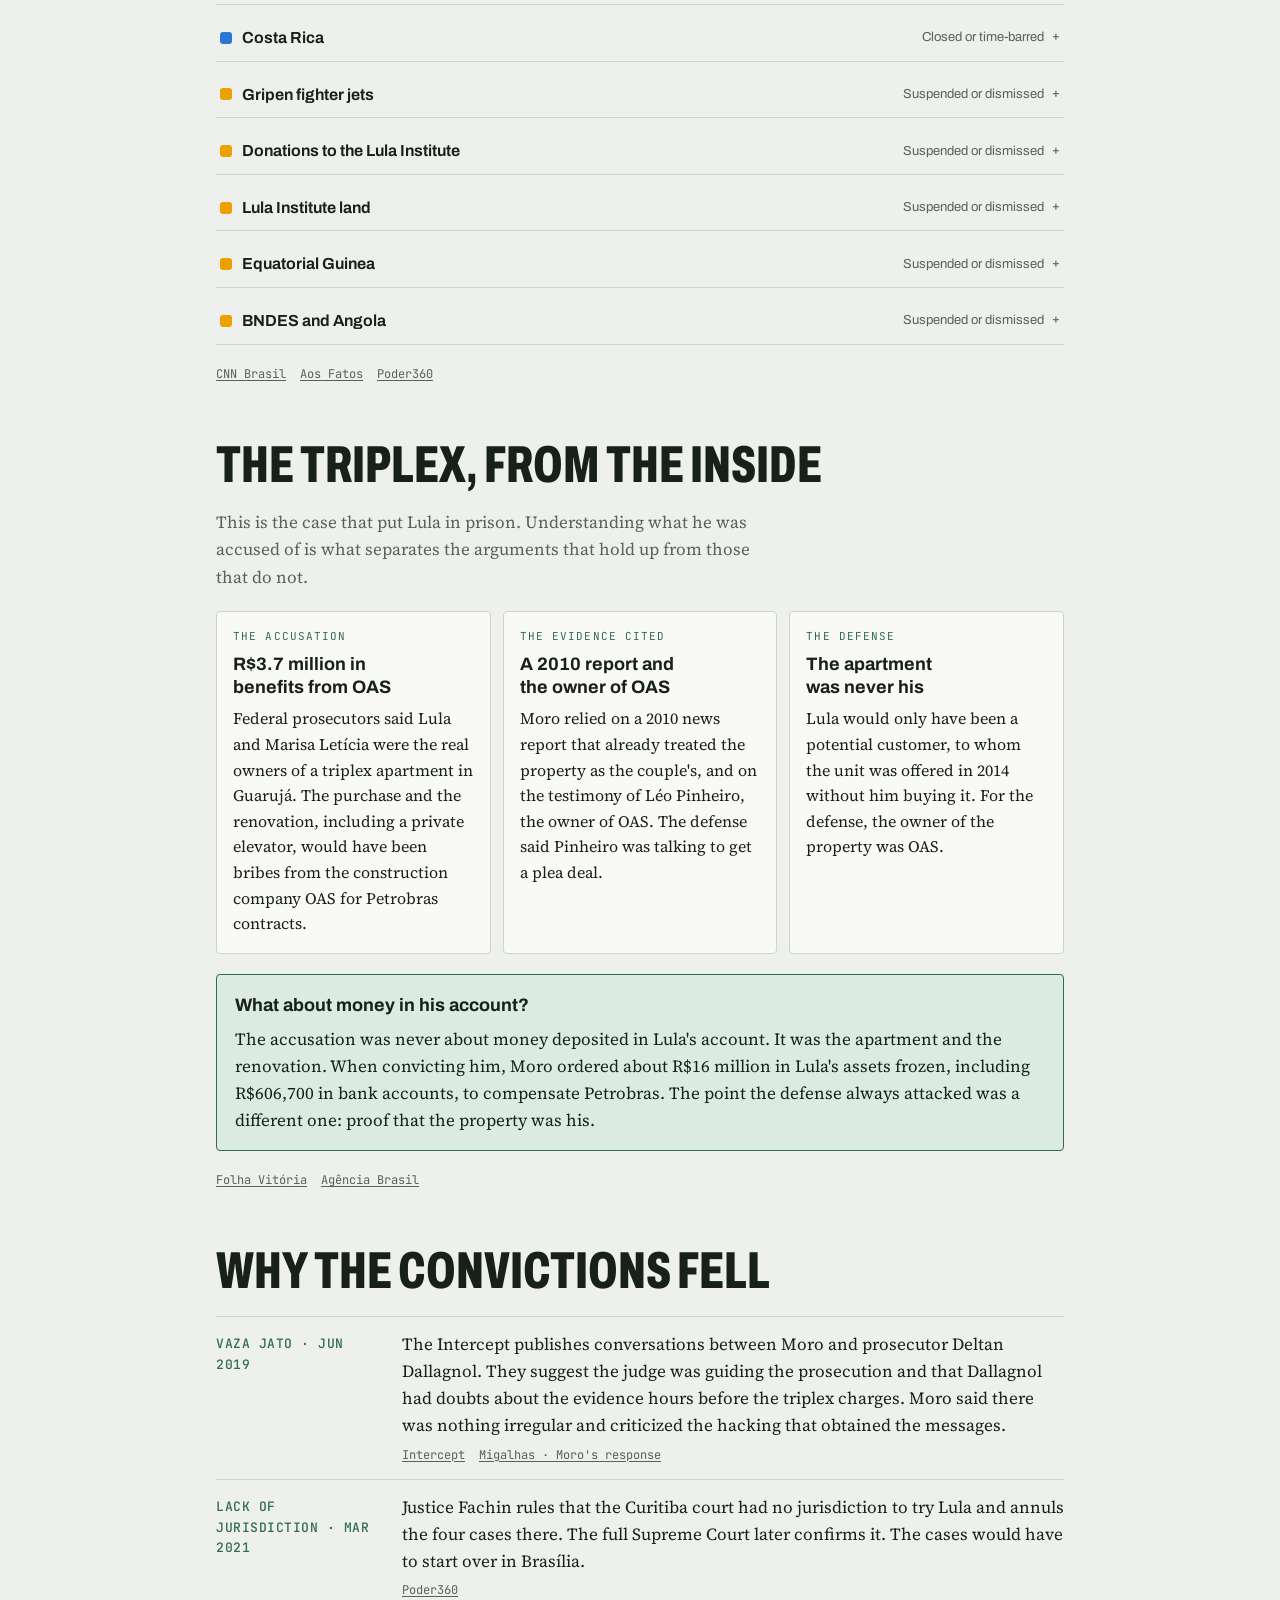
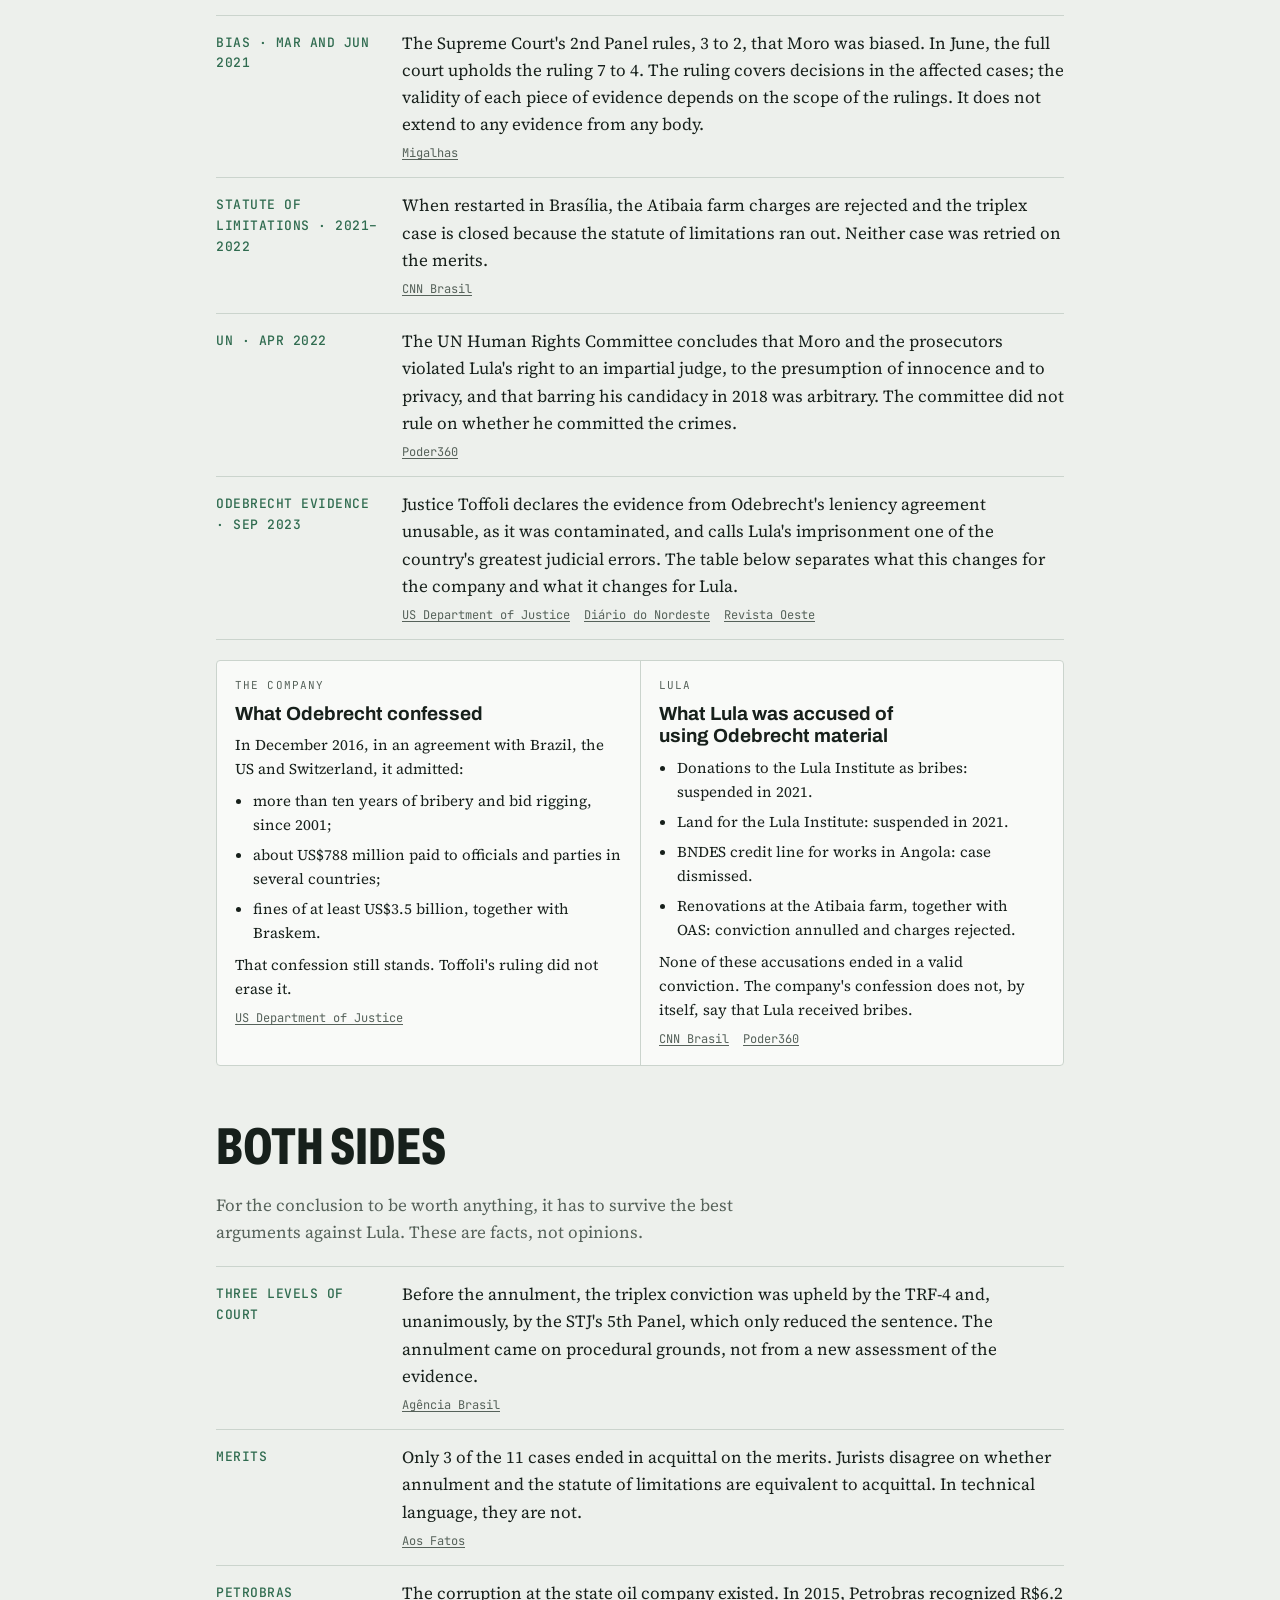
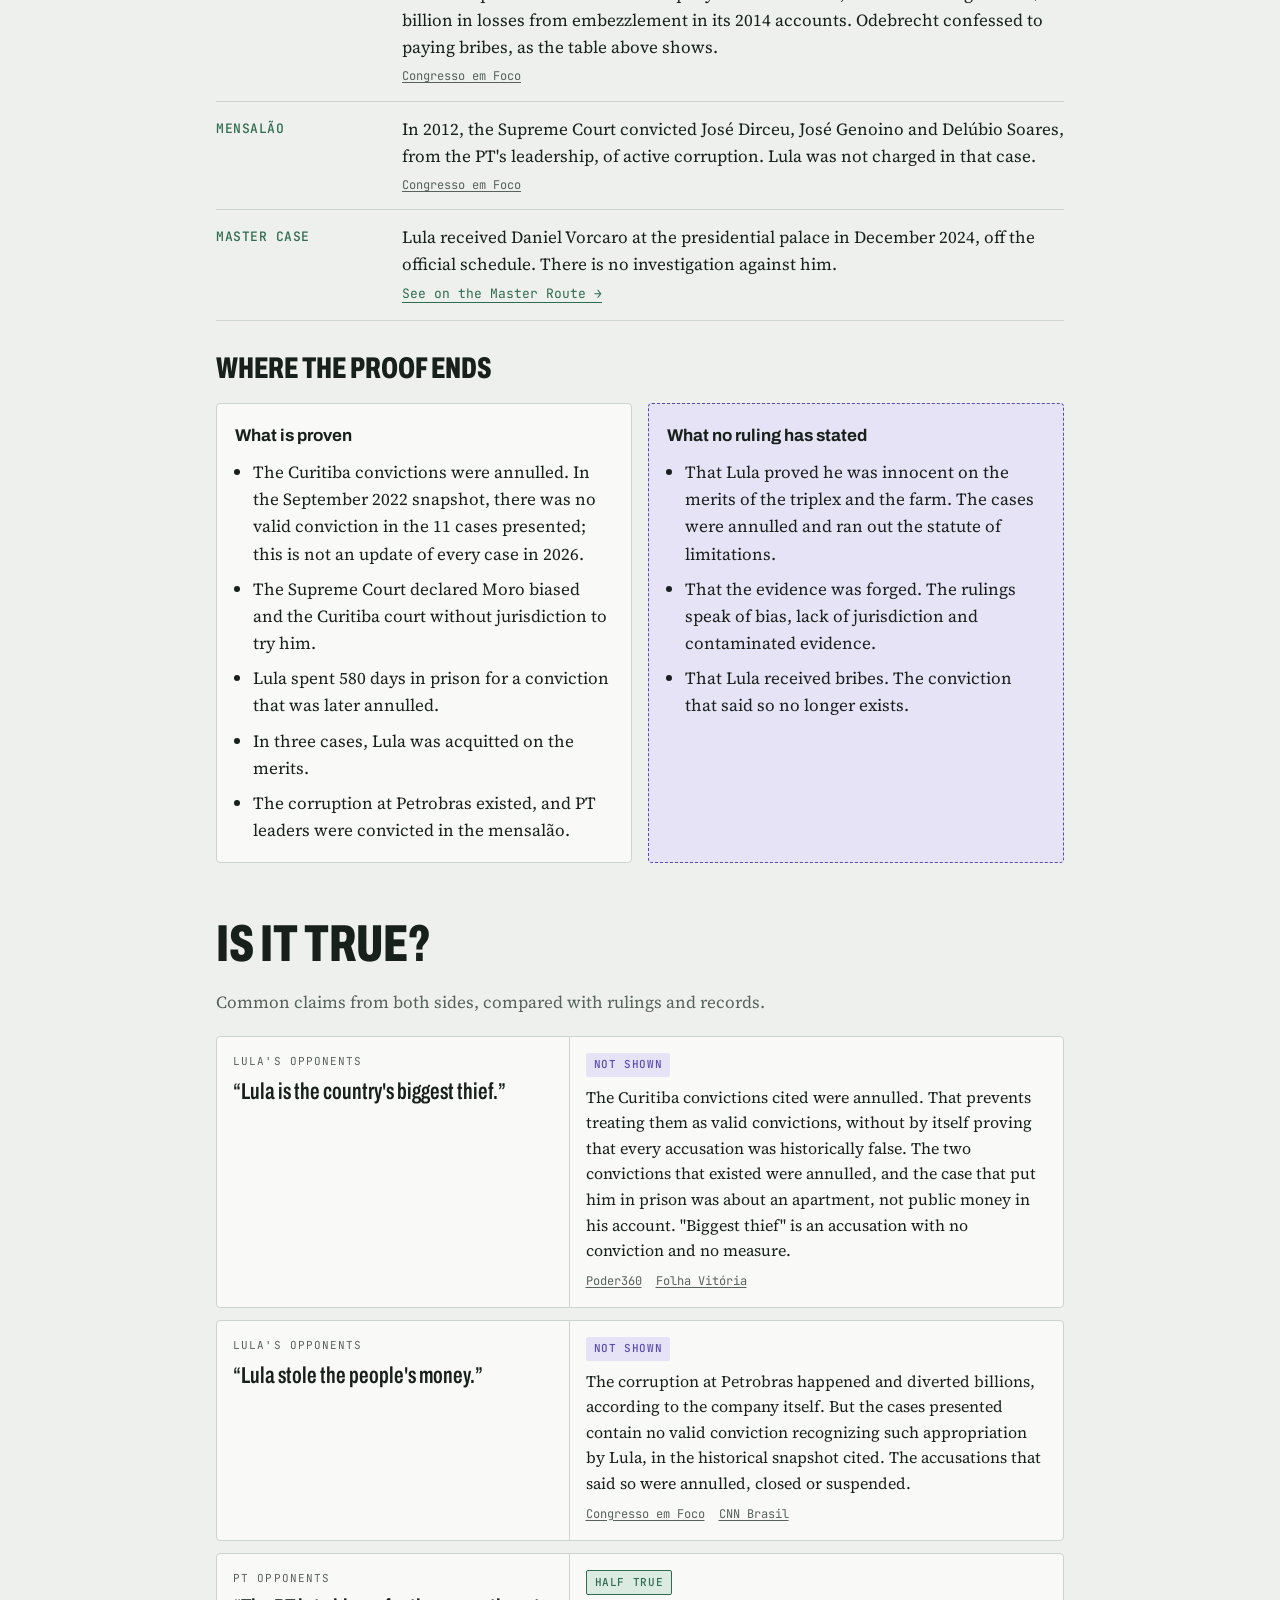
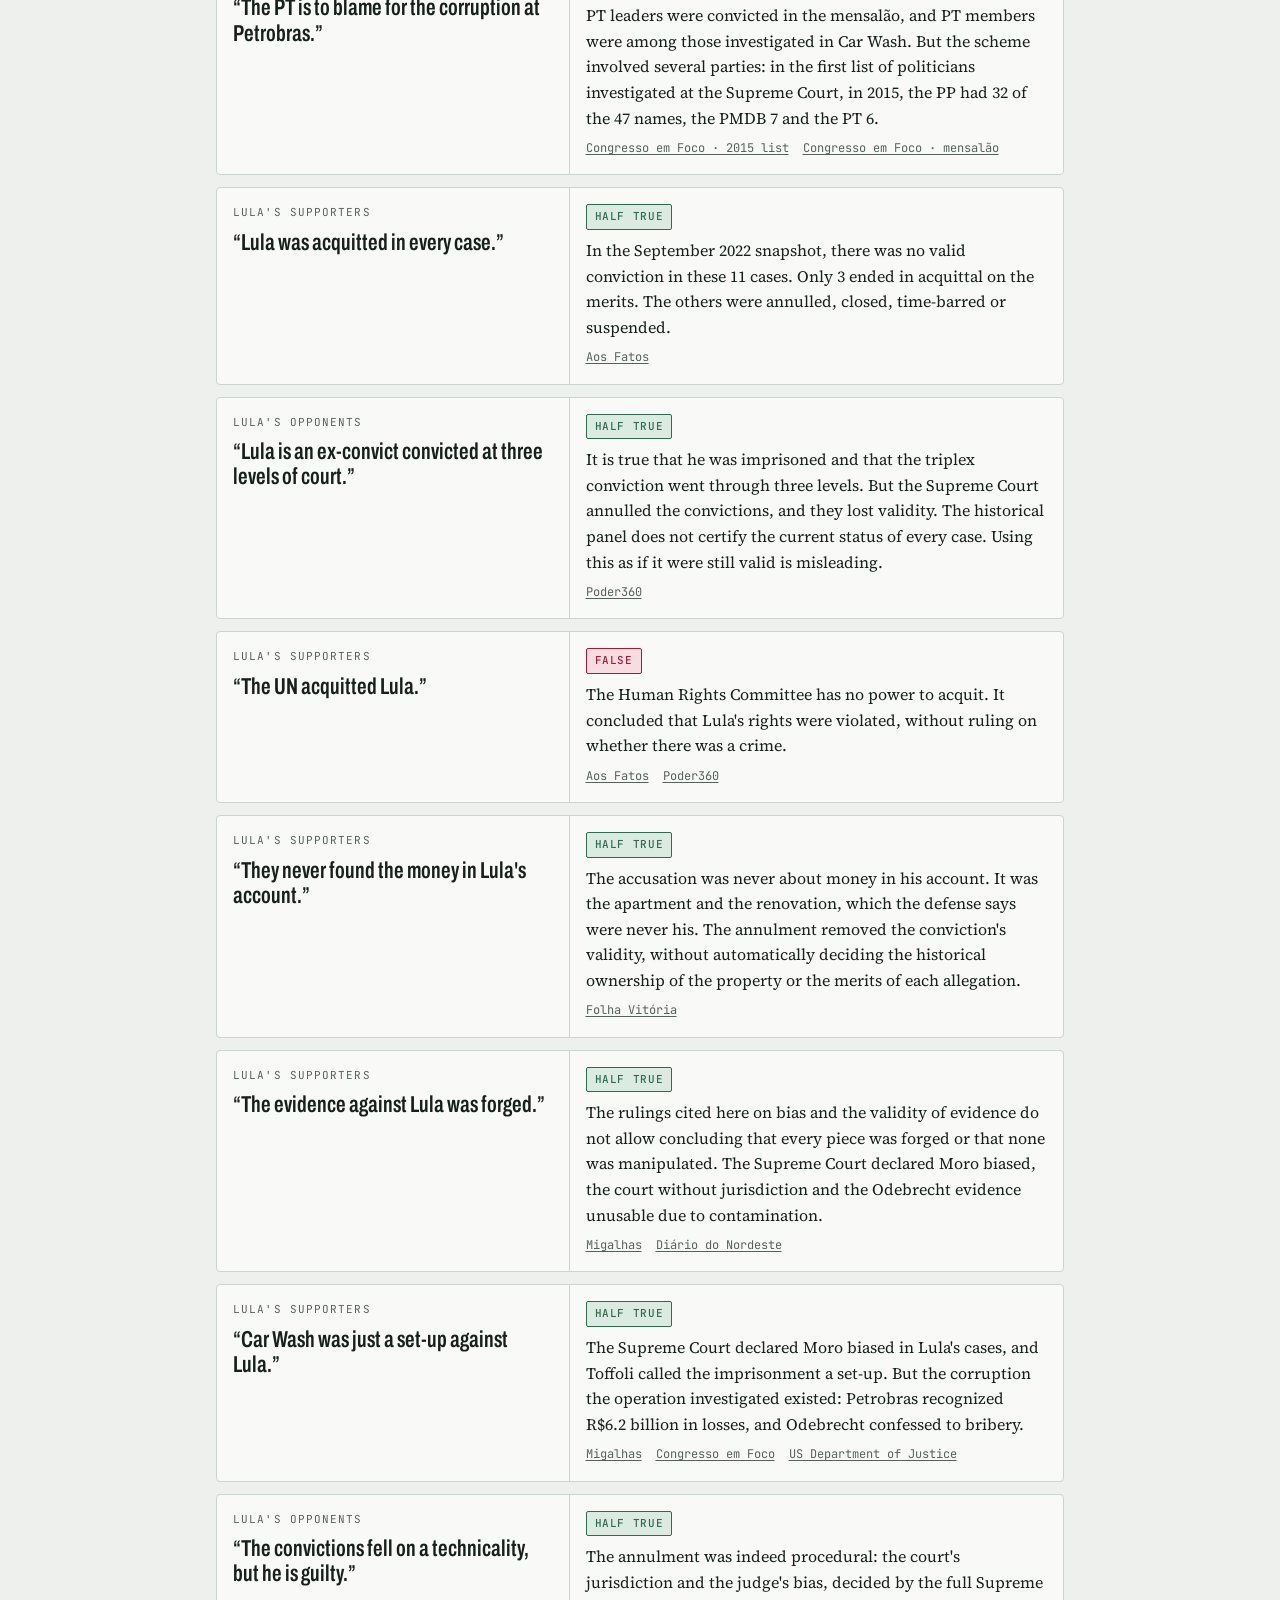
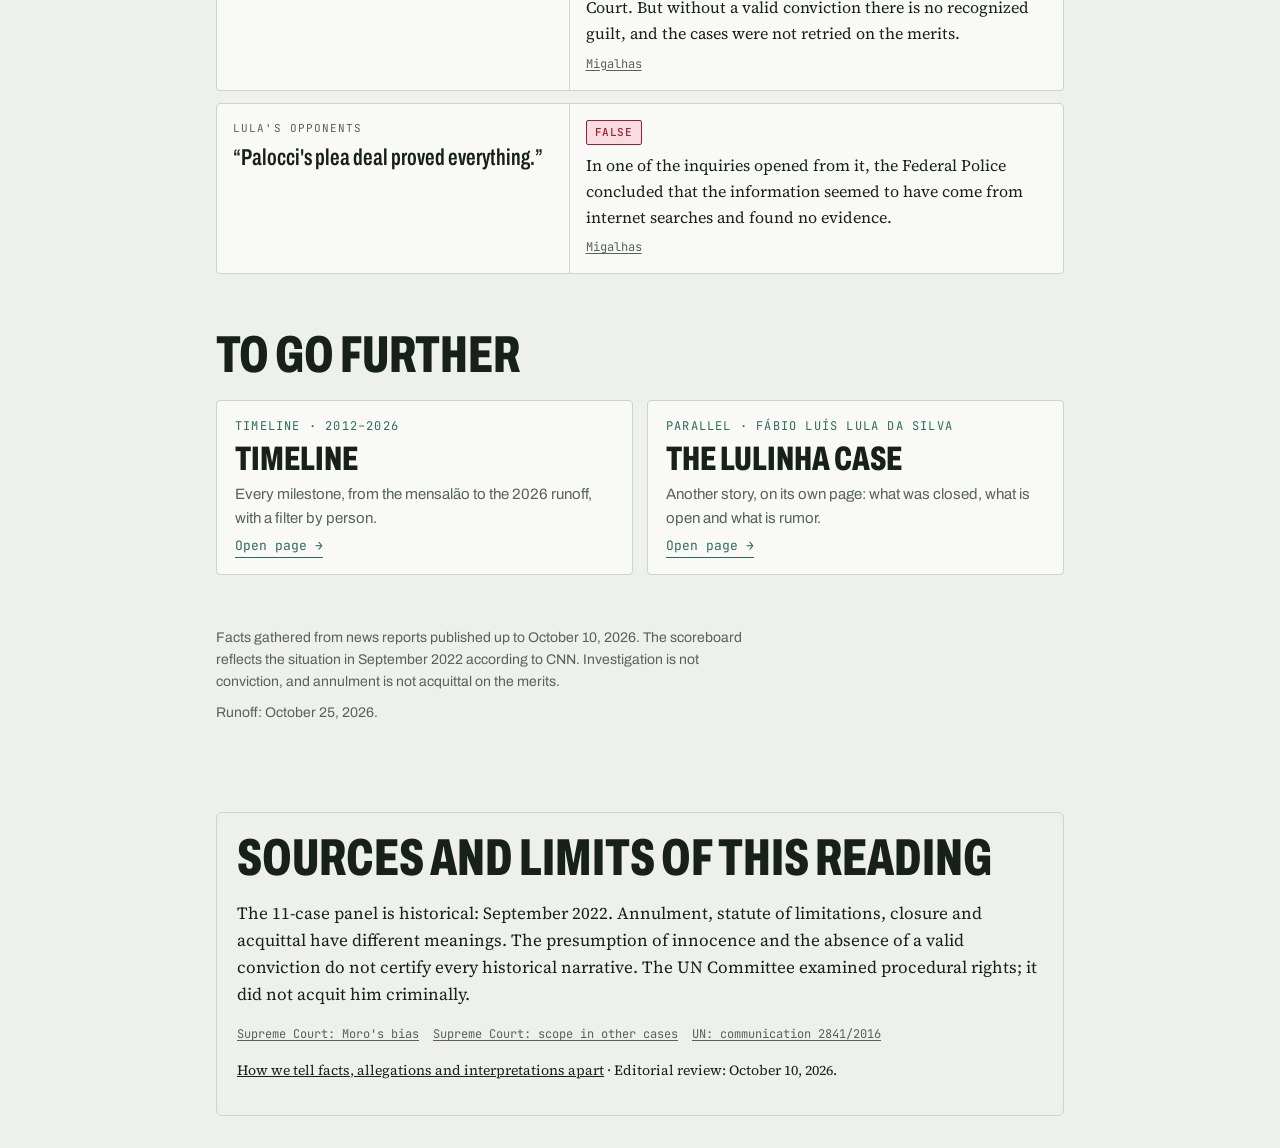
==== commit 862acbc3: "Adiciona a Rota do Contracheque ao menu Co-Authored-By: Claude Opus 5.5 <noreply@anthropic.com> Clau" ====
--- a/en/index.html
+++ b/en/index.html
@@ -138,7 +138,7 @@
 </head><body>
 
 
-<style>/* barra comum das Rotas */.rotas-bar .rb-lang{margin-left:auto;color:var(--accent);font-weight:600}.rotas-bar{border-bottom:1px solid var(--line);background:var(--bg);font-family:var(--mono);font-size:12px;letter-spacing:.1em;text-transform:uppercase}.rotas-bar>div{max-width:880px;margin:0 auto;padding:10px 16px;display:flex;flex-wrap:wrap;align-items:center;gap:6px 18px}.rotas-bar a{color:var(--muted);text-decoration:none;padding-block:2px;border-bottom:2px solid transparent}.rotas-bar a:hover{color:var(--ink)}.rotas-bar a[aria-current]{color:var(--ink);border-bottom-color:var(--accent)}.rotas-bar .rb-home{color:var(--accent);font-weight:600}.rv-btn{display:inline-flex;align-items:center;gap:8px;justify-self:start;font-family:var(--ui,system-ui);font-weight:800;font-size:16px;letter-spacing:.02em;text-decoration:none;color:var(--paper,#fff);background:var(--accent);padding:10px 16px;border-radius:999px;box-shadow:0 2px 0 rgba(0,0,0,.15)}.rv-btn:hover{filter:brightness(1.08)}.rv-btn:focus-visible{outline:3px solid var(--ink);outline-offset:2px}.rotas-bar a:focus-visible{outline:3px solid var(--accent);outline-offset:2px}</style><style>/* padrão das Rotas: formato detalhado */body{font-size:17px;line-height:1.6}h1{font-family:var(--display);font-stretch:62%;font-weight:900;font-size:clamp(60px,15vw,140px);line-height:.86;text-transform:uppercase;overflow-wrap:anywhere}h2{font-family:var(--display);font-stretch:66%;font-weight:800;font-size:clamp(34px,7vw,52px);line-height:.95;text-transform:uppercase}</style><nav class="rotas-bar" aria-label="Routes"><div><a class="rb-home" href="https://fcarvalhodev.github.io/rotas/en/">Routes</a><a href="https://fcarvalhodev.github.io/rota-washington/en/">Washington</a><a href="https://fcarvalhodev.github.io/rota-master/en/">Master</a><a href="https://fcarvalhodev.github.io/rota-curitiba/en/" aria-current="page">Curitiba</a><a href="https://fcarvalhodev.github.io/rota-da-fe/en/">Faith</a><a href="https://fcarvalhodev.github.io/rota-esplanada/en/">Esplanada</a><a href="https://fcarvalhodev.github.io/rota-itamaraty/en/">Itamaraty</a><a href="https://fcarvalhodev.github.io/rota-da-picanha/en/">Picanha</a><a href="https://fcarvalhodev.github.io/rota-do-ibge/en/">IBGE</a><a href="https://fcarvalhodev.github.io/rota-velho-chico/en/">Velho Chico</a><a href="https://fcarvalhodev.github.io/rota-do-tesouro/en/">Treasury</a><a href="https://fcarvalhodev.github.io/rota-rouanet/en/">Rouanet</a><a href="https://fcarvalhodev.github.io/rota-dos-ventos/en/">Winds</a><a href="https://fcarvalhodev.github.io/rota-do-algoritmo/en/">Algorithm</a><a href="https://fcarvalhodev.github.io/rota-do-posto/en/">Pump</a><a href="https://fcarvalhodev.github.io/rota-das-queimadas/en/">Fires</a><a href="https://fcarvalhodev.github.io/rota-dos-games/en/">Games</a><a class="rb-lang" href="../" hreflang="pt-BR" lang="pt-BR">PT</a></div></nav>
+<style>/* barra comum das Rotas */.rotas-bar .rb-lang{margin-left:auto;color:var(--accent);font-weight:600}.rotas-bar{border-bottom:1px solid var(--line);background:var(--bg);font-family:var(--mono);font-size:12px;letter-spacing:.1em;text-transform:uppercase}.rotas-bar>div{max-width:880px;margin:0 auto;padding:10px 16px;display:flex;flex-wrap:wrap;align-items:center;gap:6px 18px}.rotas-bar a{color:var(--muted);text-decoration:none;padding-block:2px;border-bottom:2px solid transparent}.rotas-bar a:hover{color:var(--ink)}.rotas-bar a[aria-current]{color:var(--ink);border-bottom-color:var(--accent)}.rotas-bar .rb-home{color:var(--accent);font-weight:600}.rv-btn{display:inline-flex;align-items:center;gap:8px;justify-self:start;font-family:var(--ui,system-ui);font-weight:800;font-size:16px;letter-spacing:.02em;text-decoration:none;color:var(--paper,#fff);background:var(--accent);padding:10px 16px;border-radius:999px;box-shadow:0 2px 0 rgba(0,0,0,.15)}.rv-btn:hover{filter:brightness(1.08)}.rv-btn:focus-visible{outline:3px solid var(--ink);outline-offset:2px}.rotas-bar a:focus-visible{outline:3px solid var(--accent);outline-offset:2px}</style><style>/* padrão das Rotas: formato detalhado */body{font-size:17px;line-height:1.6}h1{font-family:var(--display);font-stretch:62%;font-weight:900;font-size:clamp(60px,15vw,140px);line-height:.86;text-transform:uppercase;overflow-wrap:anywhere}h2{font-family:var(--display);font-stretch:66%;font-weight:800;font-size:clamp(34px,7vw,52px);line-height:.95;text-transform:uppercase}</style><nav class="rotas-bar" aria-label="Routes"><div><a class="rb-home" href="https://fcarvalhodev.github.io/rotas/en/">Routes</a><a href="https://fcarvalhodev.github.io/rota-washington/en/">Washington</a><a href="https://fcarvalhodev.github.io/rota-master/en/">Master</a><a href="https://fcarvalhodev.github.io/rota-curitiba/en/" aria-current="page">Curitiba</a><a href="https://fcarvalhodev.github.io/rota-da-fe/en/">Faith</a><a href="https://fcarvalhodev.github.io/rota-esplanada/en/">Esplanada</a><a href="https://fcarvalhodev.github.io/rota-itamaraty/en/">Itamaraty</a><a href="https://fcarvalhodev.github.io/rota-da-picanha/en/">Picanha</a><a href="https://fcarvalhodev.github.io/rota-do-ibge/en/">IBGE</a><a href="https://fcarvalhodev.github.io/rota-velho-chico/en/">Velho Chico</a><a href="https://fcarvalhodev.github.io/rota-do-tesouro/en/">Treasury</a><a href="https://fcarvalhodev.github.io/rota-rouanet/en/">Rouanet</a><a href="https://fcarvalhodev.github.io/rota-dos-ventos/en/">Winds</a><a href="https://fcarvalhodev.github.io/rota-do-algoritmo/en/">Algorithm</a><a href="https://fcarvalhodev.github.io/rota-do-posto/en/">Pump</a><a href="https://fcarvalhodev.github.io/rota-das-queimadas/en/">Fires</a><a href="https://fcarvalhodev.github.io/rota-dos-games/en/">Games</a><a href="https://fcarvalhodev.github.io/rota-do-contracheque/en/">Paycheck</a><a class="rb-lang" href="../" hreflang="pt-BR" lang="pt-BR">PT</a></div></nav>
 <header class="wrap hero">
   <div class="kicker">Dossier · Lula, Lulinha and Operation Car Wash · updated Oct 10, 2026</div>
   <h1>Curitiba<br>Route</h1>
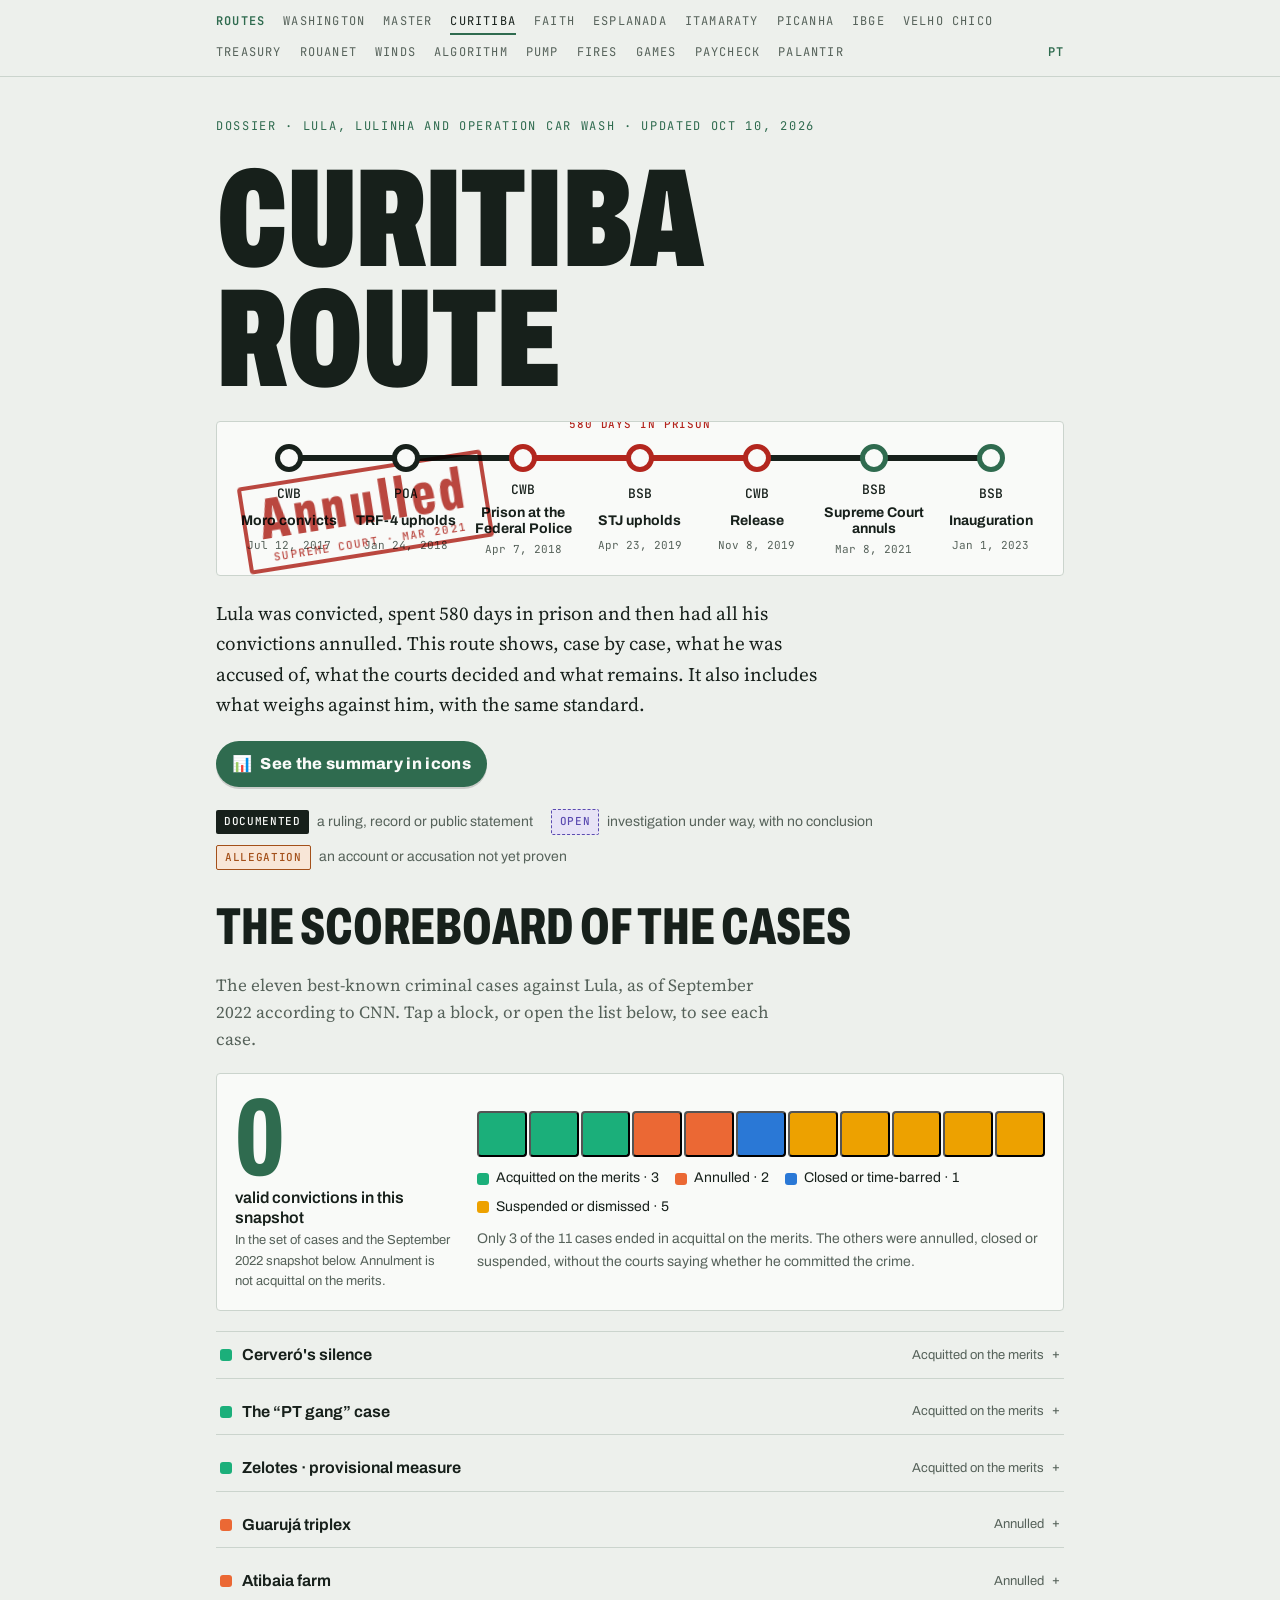
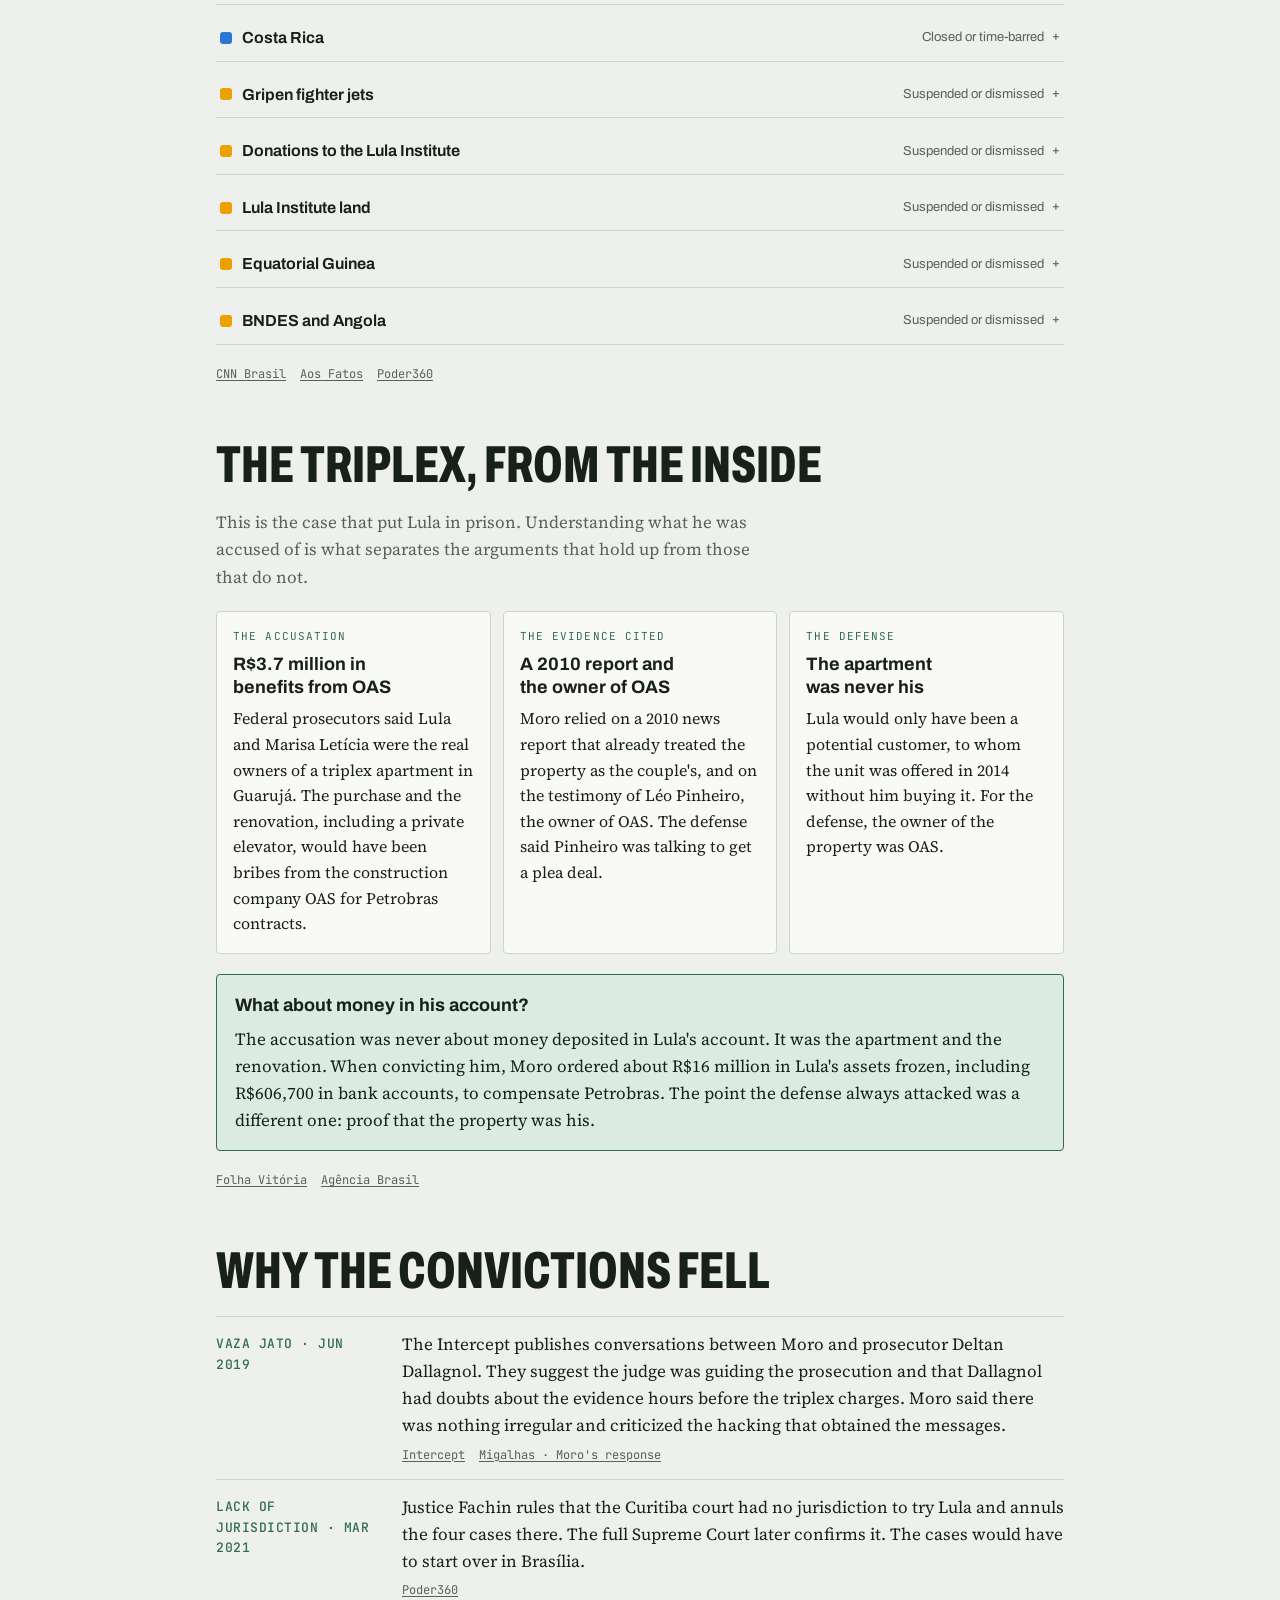
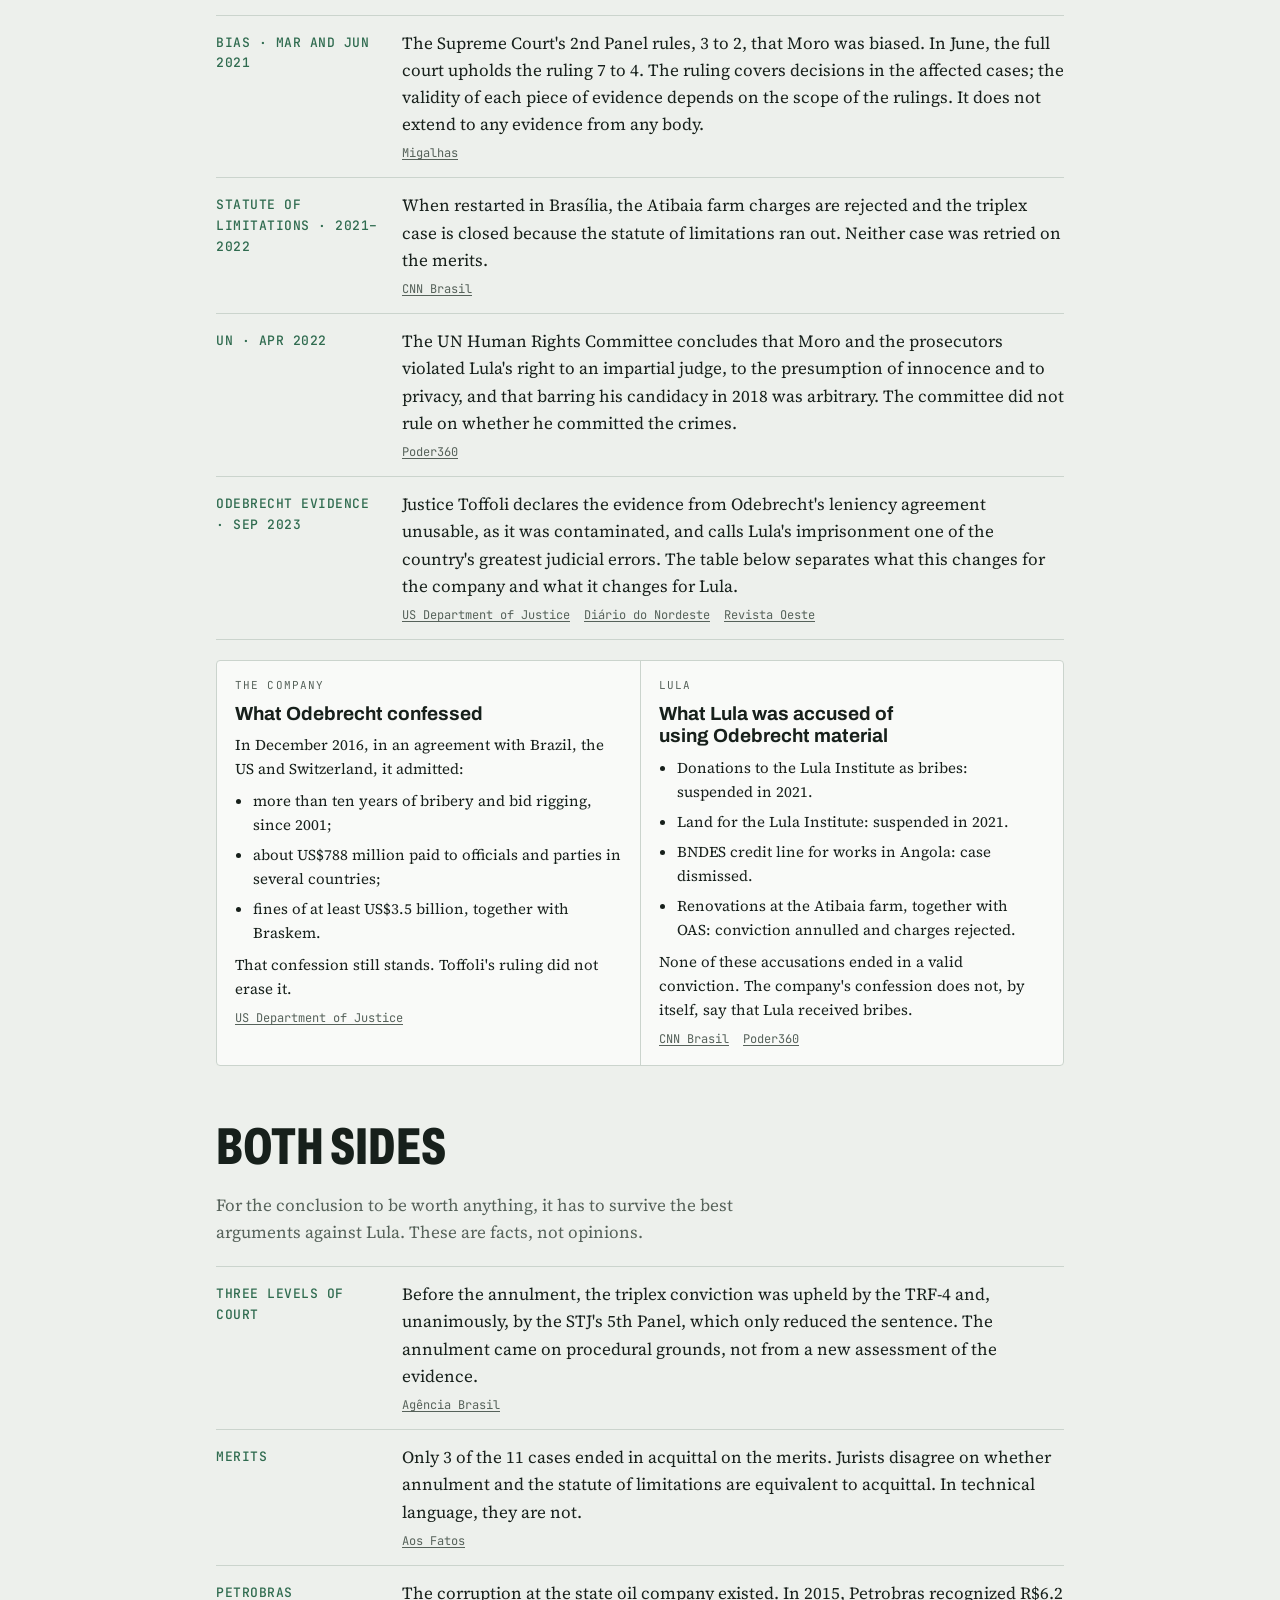
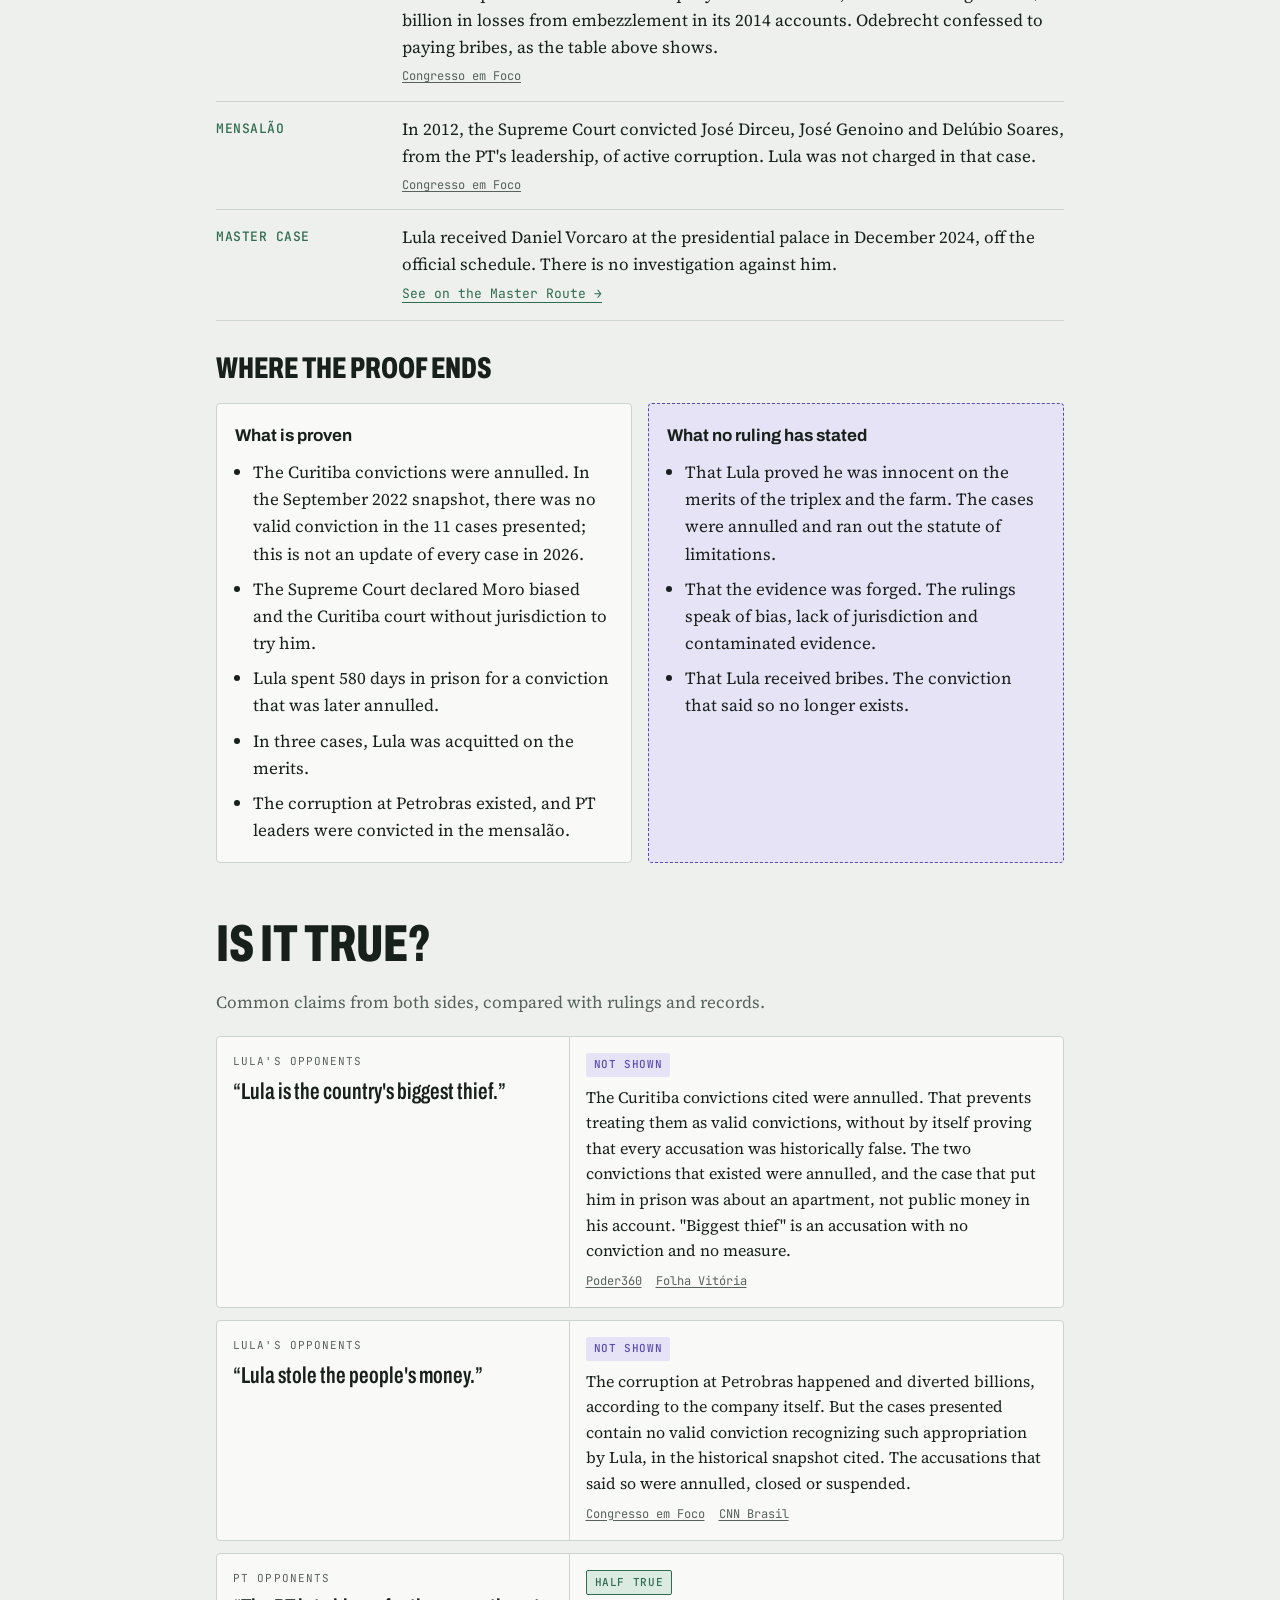
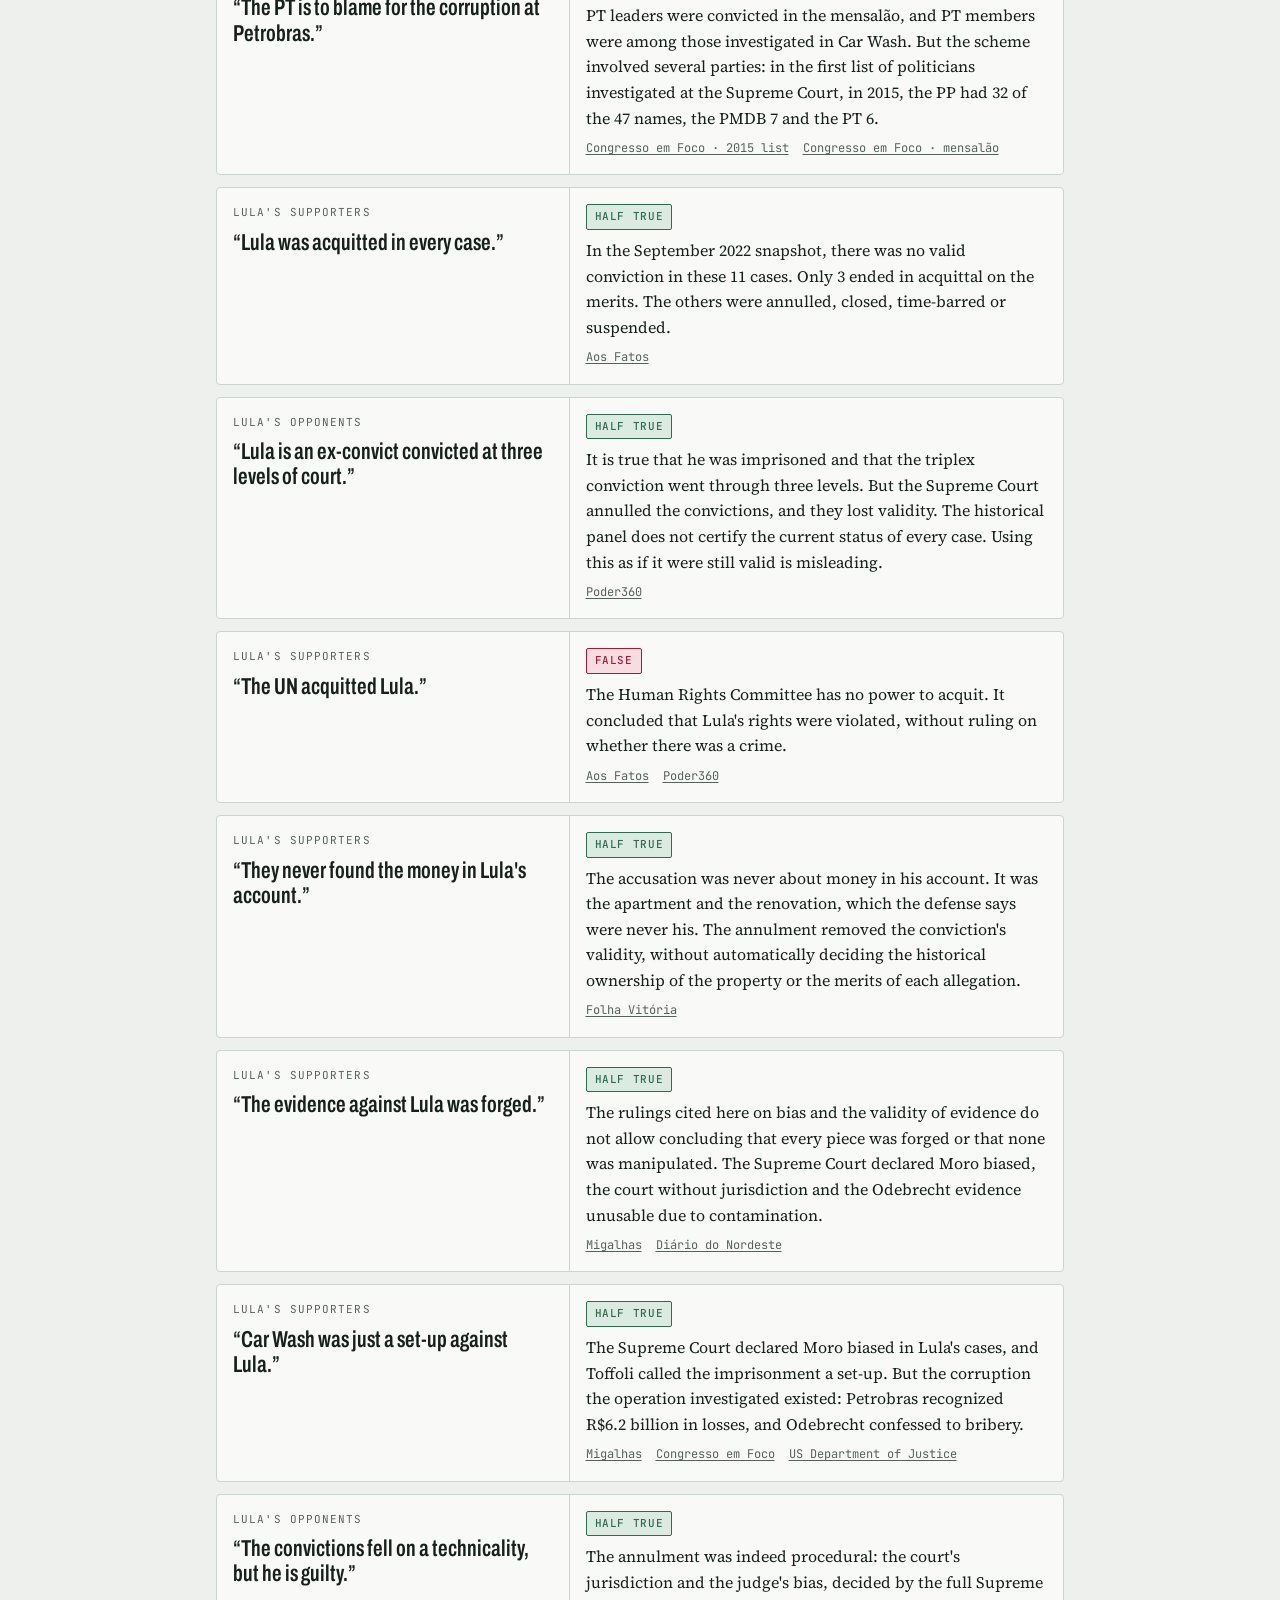
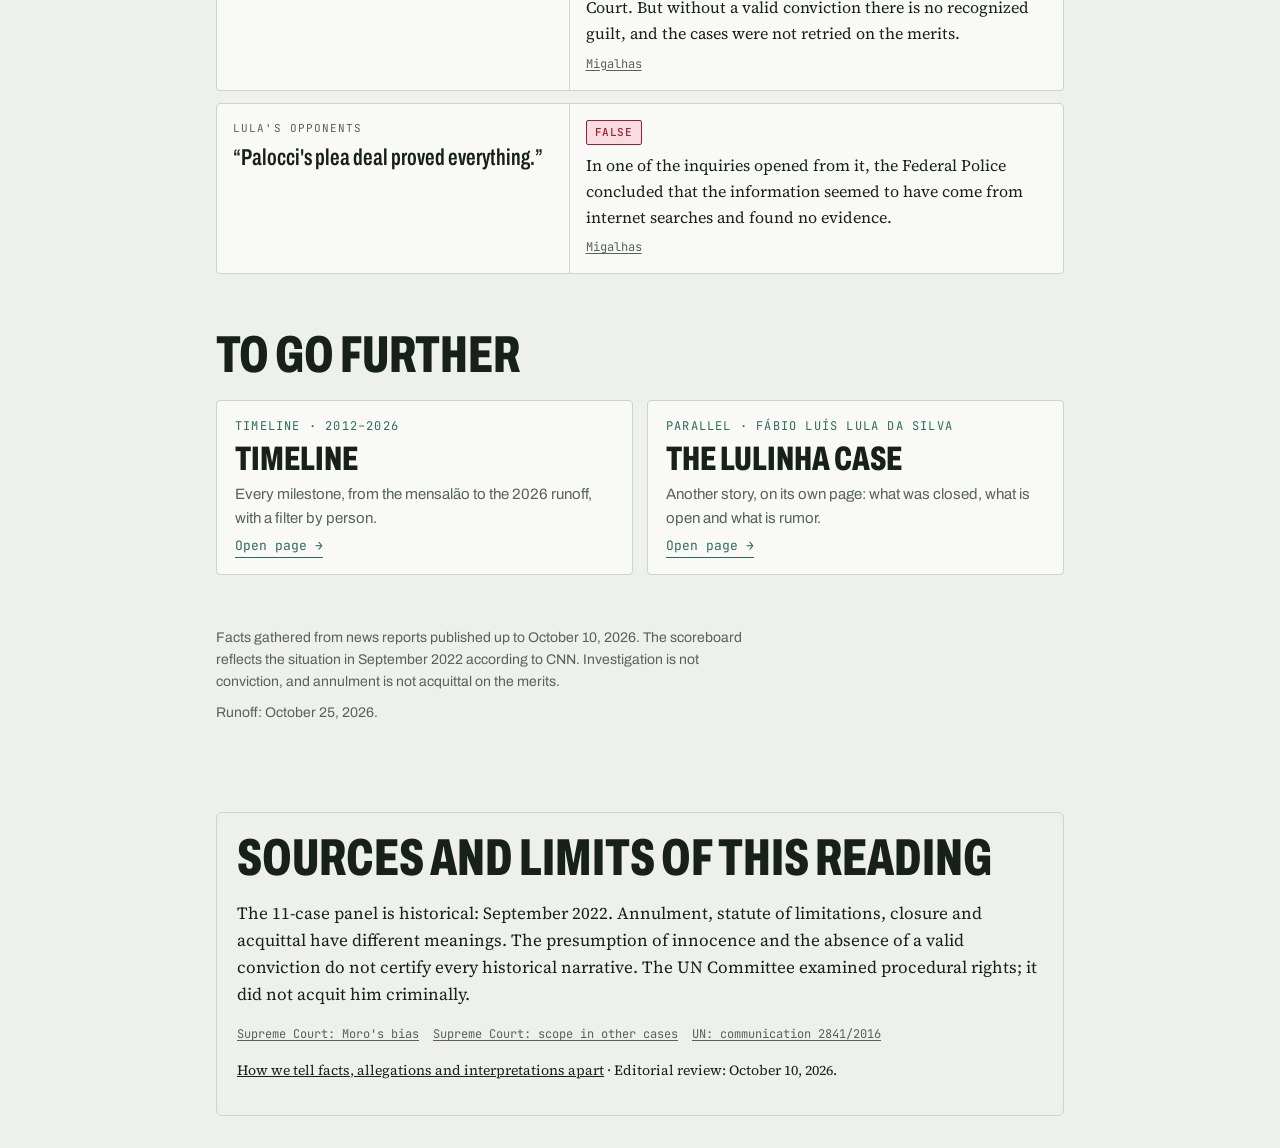
==== commit d76745e1: "Adiciona a Rota Palantir ao menu Co-Authored-By: Claude Opus 5.5 <noreply@anthropic.com> Claude-Sess" ====
--- a/en/index.html
+++ b/en/index.html
@@ -138,7 +138,7 @@
 </head><body>
 
 
-<style>/* barra comum das Rotas */.rotas-bar .rb-lang{margin-left:auto;color:var(--accent);font-weight:600}.rotas-bar{border-bottom:1px solid var(--line);background:var(--bg);font-family:var(--mono);font-size:12px;letter-spacing:.1em;text-transform:uppercase}.rotas-bar>div{max-width:880px;margin:0 auto;padding:10px 16px;display:flex;flex-wrap:wrap;align-items:center;gap:6px 18px}.rotas-bar a{color:var(--muted);text-decoration:none;padding-block:2px;border-bottom:2px solid transparent}.rotas-bar a:hover{color:var(--ink)}.rotas-bar a[aria-current]{color:var(--ink);border-bottom-color:var(--accent)}.rotas-bar .rb-home{color:var(--accent);font-weight:600}.rv-btn{display:inline-flex;align-items:center;gap:8px;justify-self:start;font-family:var(--ui,system-ui);font-weight:800;font-size:16px;letter-spacing:.02em;text-decoration:none;color:var(--paper,#fff);background:var(--accent);padding:10px 16px;border-radius:999px;box-shadow:0 2px 0 rgba(0,0,0,.15)}.rv-btn:hover{filter:brightness(1.08)}.rv-btn:focus-visible{outline:3px solid var(--ink);outline-offset:2px}.rotas-bar a:focus-visible{outline:3px solid var(--accent);outline-offset:2px}</style><style>/* padrão das Rotas: formato detalhado */body{font-size:17px;line-height:1.6}h1{font-family:var(--display);font-stretch:62%;font-weight:900;font-size:clamp(60px,15vw,140px);line-height:.86;text-transform:uppercase;overflow-wrap:anywhere}h2{font-family:var(--display);font-stretch:66%;font-weight:800;font-size:clamp(34px,7vw,52px);line-height:.95;text-transform:uppercase}</style><nav class="rotas-bar" aria-label="Routes"><div><a class="rb-home" href="https://fcarvalhodev.github.io/rotas/en/">Routes</a><a href="https://fcarvalhodev.github.io/rota-washington/en/">Washington</a><a href="https://fcarvalhodev.github.io/rota-master/en/">Master</a><a href="https://fcarvalhodev.github.io/rota-curitiba/en/" aria-current="page">Curitiba</a><a href="https://fcarvalhodev.github.io/rota-da-fe/en/">Faith</a><a href="https://fcarvalhodev.github.io/rota-esplanada/en/">Esplanada</a><a href="https://fcarvalhodev.github.io/rota-itamaraty/en/">Itamaraty</a><a href="https://fcarvalhodev.github.io/rota-da-picanha/en/">Picanha</a><a href="https://fcarvalhodev.github.io/rota-do-ibge/en/">IBGE</a><a href="https://fcarvalhodev.github.io/rota-velho-chico/en/">Velho Chico</a><a href="https://fcarvalhodev.github.io/rota-do-tesouro/en/">Treasury</a><a href="https://fcarvalhodev.github.io/rota-rouanet/en/">Rouanet</a><a href="https://fcarvalhodev.github.io/rota-dos-ventos/en/">Winds</a><a href="https://fcarvalhodev.github.io/rota-do-algoritmo/en/">Algorithm</a><a href="https://fcarvalhodev.github.io/rota-do-posto/en/">Pump</a><a href="https://fcarvalhodev.github.io/rota-das-queimadas/en/">Fires</a><a href="https://fcarvalhodev.github.io/rota-dos-games/en/">Games</a><a href="https://fcarvalhodev.github.io/rota-do-contracheque/en/">Paycheck</a><a class="rb-lang" href="../" hreflang="pt-BR" lang="pt-BR">PT</a></div></nav>
+<style>/* barra comum das Rotas */.rotas-bar .rb-lang{margin-left:auto;color:var(--accent);font-weight:600}.rotas-bar{border-bottom:1px solid var(--line);background:var(--bg);font-family:var(--mono);font-size:12px;letter-spacing:.1em;text-transform:uppercase}.rotas-bar>div{max-width:880px;margin:0 auto;padding:10px 16px;display:flex;flex-wrap:wrap;align-items:center;gap:6px 18px}.rotas-bar a{color:var(--muted);text-decoration:none;padding-block:2px;border-bottom:2px solid transparent}.rotas-bar a:hover{color:var(--ink)}.rotas-bar a[aria-current]{color:var(--ink);border-bottom-color:var(--accent)}.rotas-bar .rb-home{color:var(--accent);font-weight:600}.rv-btn{display:inline-flex;align-items:center;gap:8px;justify-self:start;font-family:var(--ui,system-ui);font-weight:800;font-size:16px;letter-spacing:.02em;text-decoration:none;color:var(--paper,#fff);background:var(--accent);padding:10px 16px;border-radius:999px;box-shadow:0 2px 0 rgba(0,0,0,.15)}.rv-btn:hover{filter:brightness(1.08)}.rv-btn:focus-visible{outline:3px solid var(--ink);outline-offset:2px}.rotas-bar a:focus-visible{outline:3px solid var(--accent);outline-offset:2px}</style><style>/* padrão das Rotas: formato detalhado */body{font-size:17px;line-height:1.6}h1{font-family:var(--display);font-stretch:62%;font-weight:900;font-size:clamp(60px,15vw,140px);line-height:.86;text-transform:uppercase;overflow-wrap:anywhere}h2{font-family:var(--display);font-stretch:66%;font-weight:800;font-size:clamp(34px,7vw,52px);line-height:.95;text-transform:uppercase}</style><nav class="rotas-bar" aria-label="Routes"><div><a class="rb-home" href="https://fcarvalhodev.github.io/rotas/en/">Routes</a><a href="https://fcarvalhodev.github.io/rota-washington/en/">Washington</a><a href="https://fcarvalhodev.github.io/rota-master/en/">Master</a><a href="https://fcarvalhodev.github.io/rota-curitiba/en/" aria-current="page">Curitiba</a><a href="https://fcarvalhodev.github.io/rota-da-fe/en/">Faith</a><a href="https://fcarvalhodev.github.io/rota-esplanada/en/">Esplanada</a><a href="https://fcarvalhodev.github.io/rota-itamaraty/en/">Itamaraty</a><a href="https://fcarvalhodev.github.io/rota-da-picanha/en/">Picanha</a><a href="https://fcarvalhodev.github.io/rota-do-ibge/en/">IBGE</a><a href="https://fcarvalhodev.github.io/rota-velho-chico/en/">Velho Chico</a><a href="https://fcarvalhodev.github.io/rota-do-tesouro/en/">Treasury</a><a href="https://fcarvalhodev.github.io/rota-rouanet/en/">Rouanet</a><a href="https://fcarvalhodev.github.io/rota-dos-ventos/en/">Winds</a><a href="https://fcarvalhodev.github.io/rota-do-algoritmo/en/">Algorithm</a><a href="https://fcarvalhodev.github.io/rota-do-posto/en/">Pump</a><a href="https://fcarvalhodev.github.io/rota-das-queimadas/en/">Fires</a><a href="https://fcarvalhodev.github.io/rota-dos-games/en/">Games</a><a href="https://fcarvalhodev.github.io/rota-do-contracheque/en/">Paycheck</a><a href="https://fcarvalhodev.github.io/rota-palantir/en/">Palantir</a><a class="rb-lang" href="../" hreflang="pt-BR" lang="pt-BR">PT</a></div></nav>
 <header class="wrap hero">
   <div class="kicker">Dossier · Lula, Lulinha and Operation Car Wash · updated Oct 10, 2026</div>
   <h1>Curitiba<br>Route</h1>
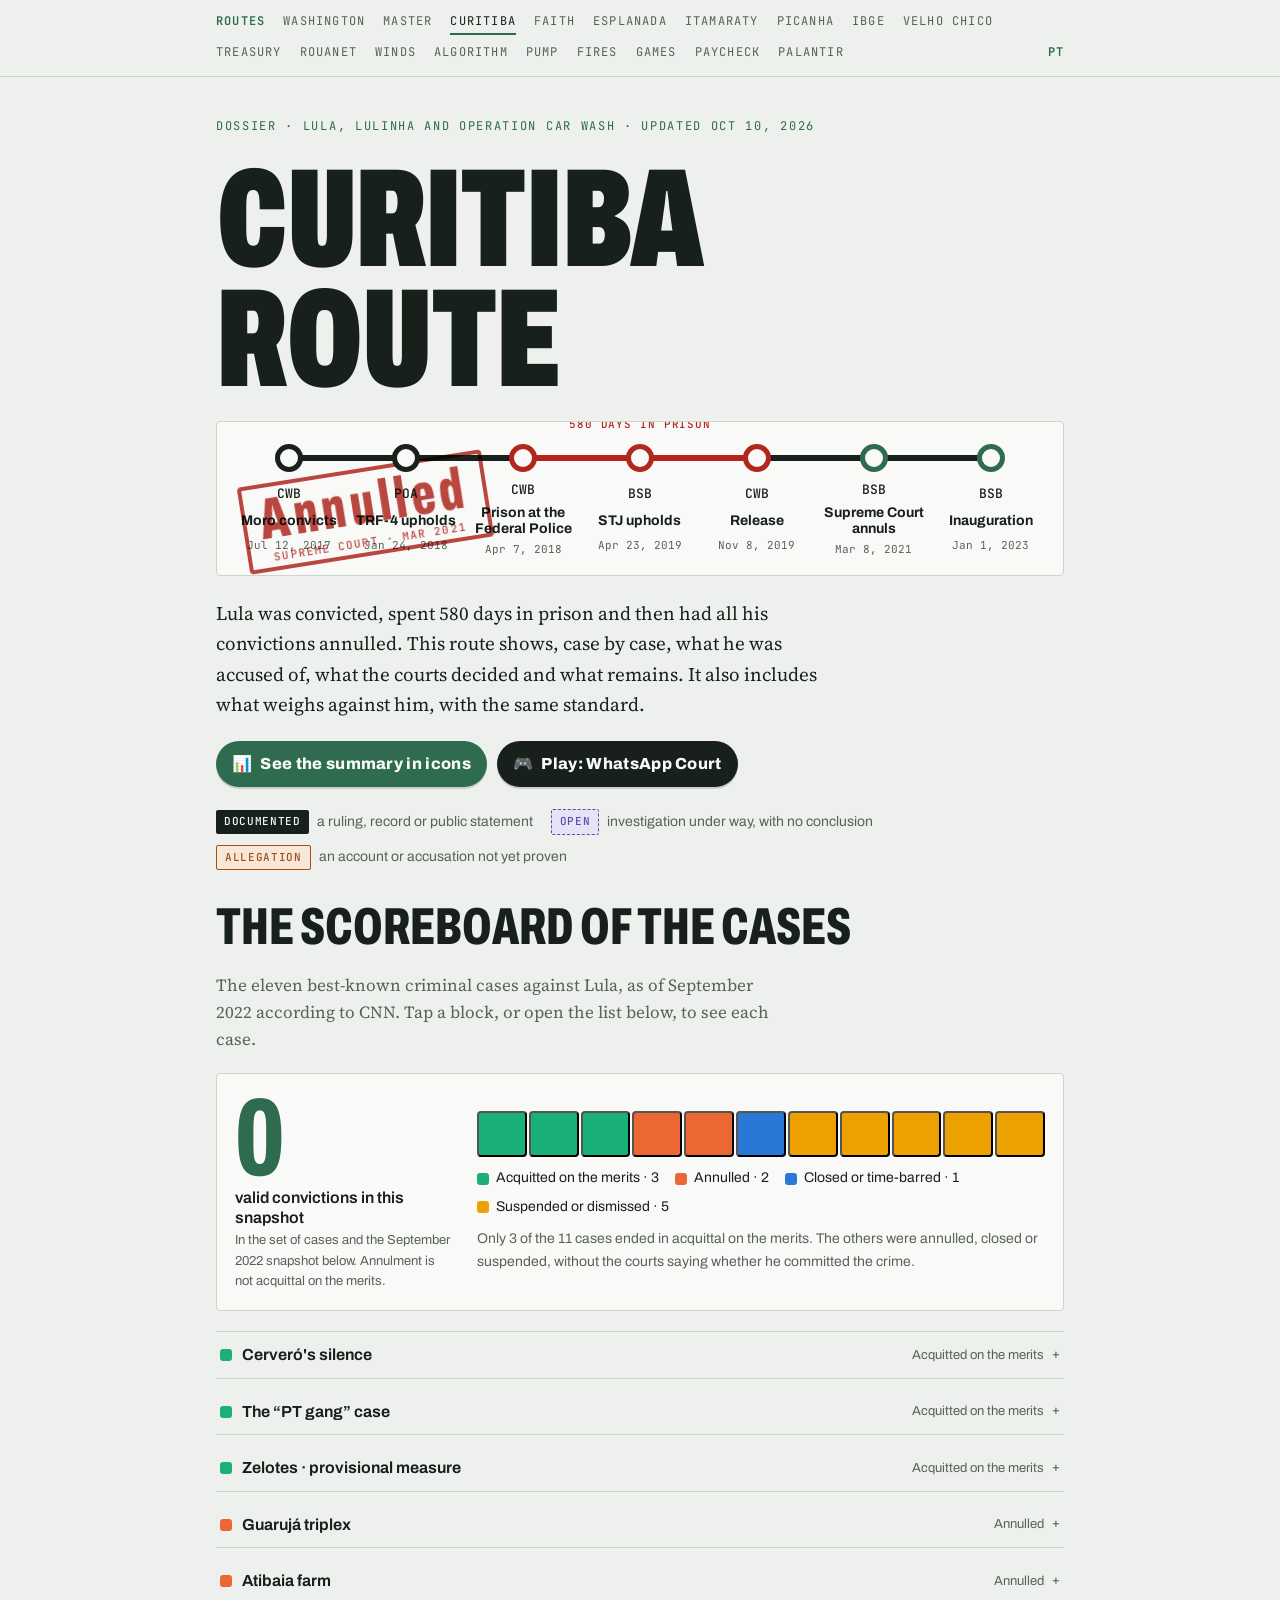
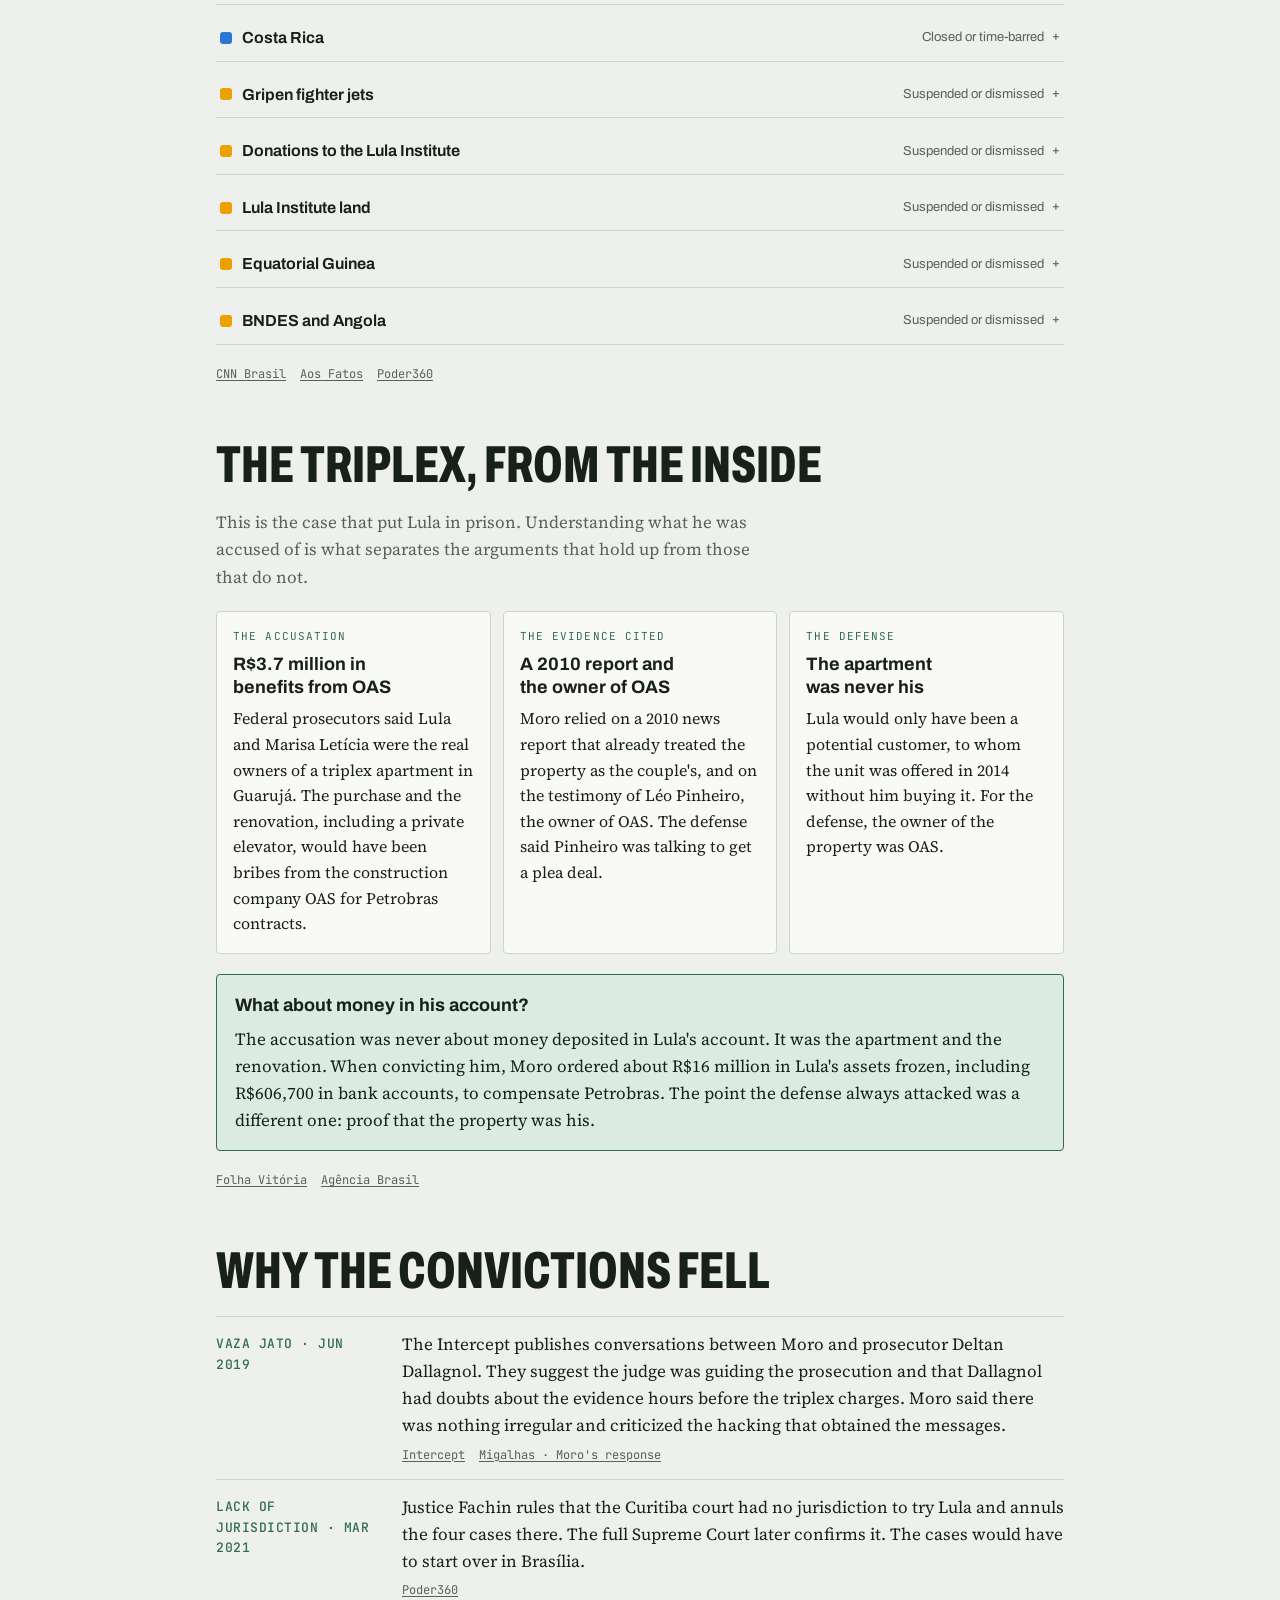
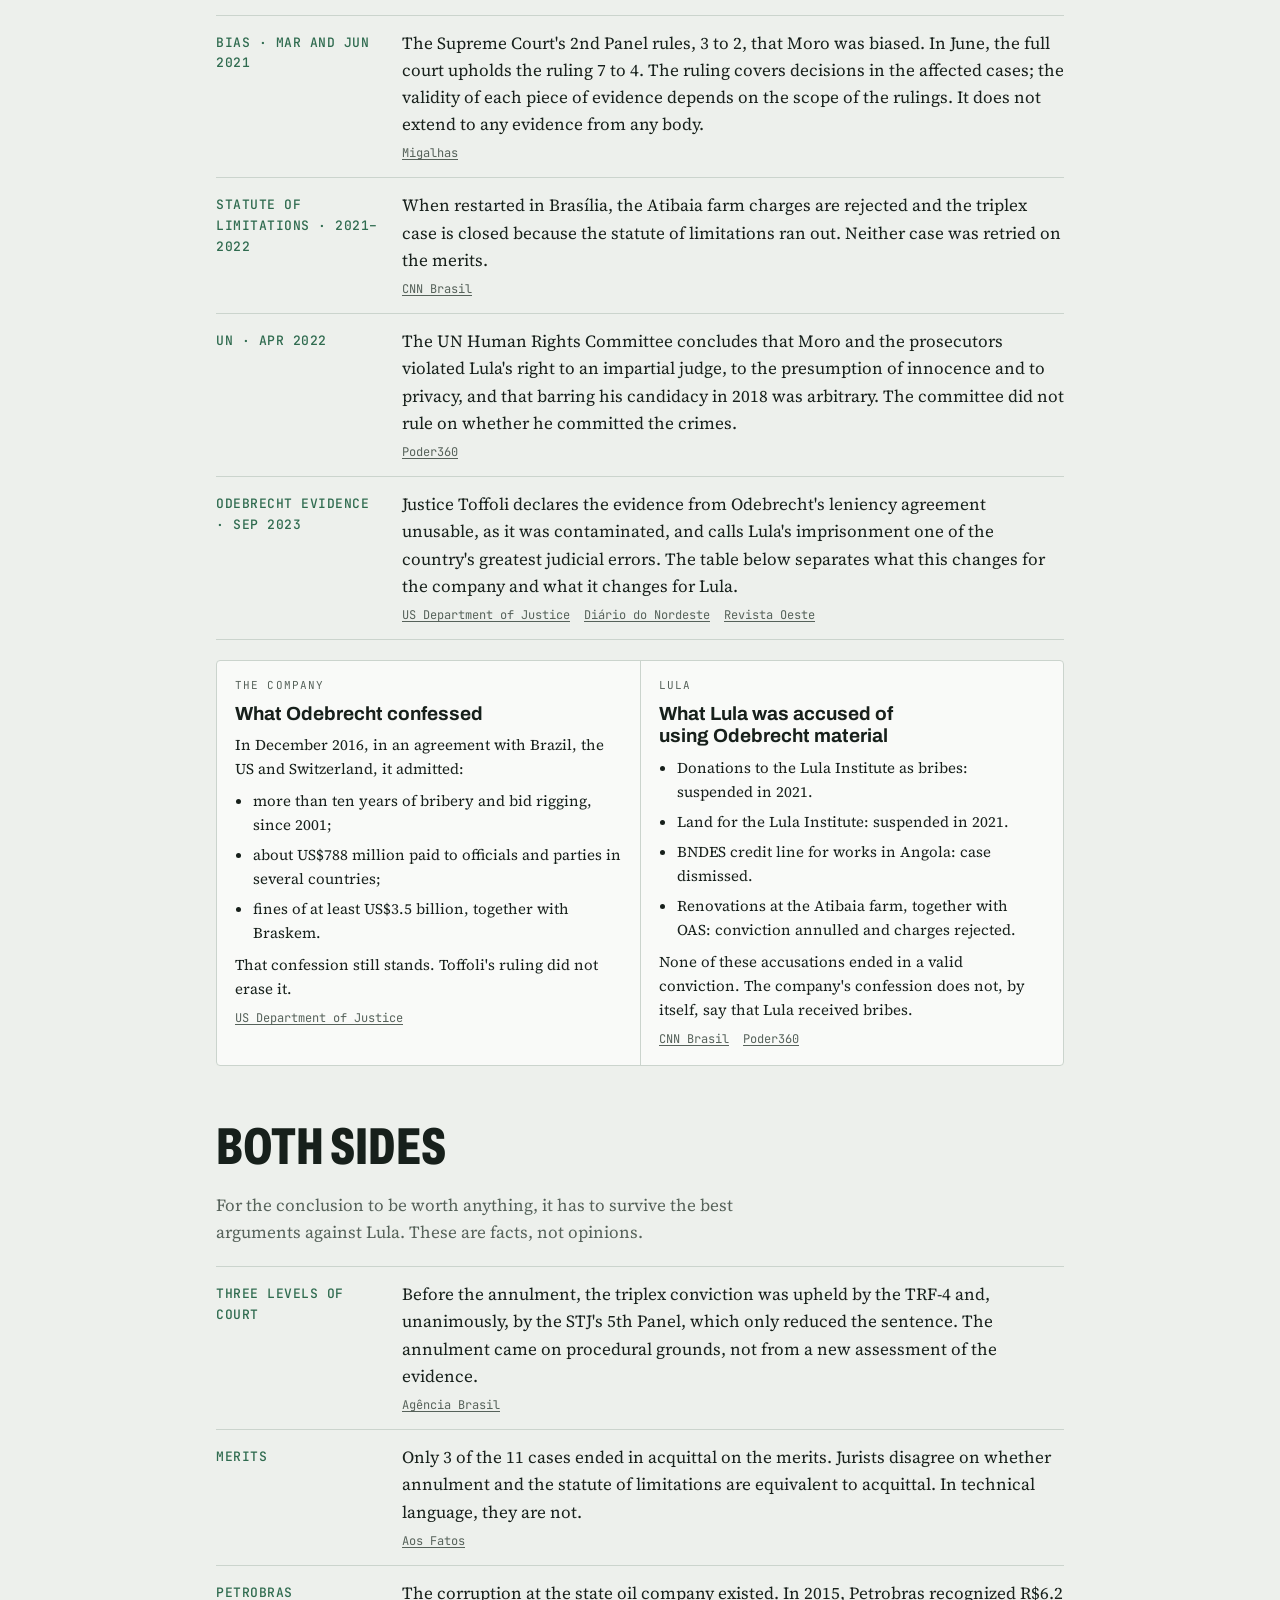
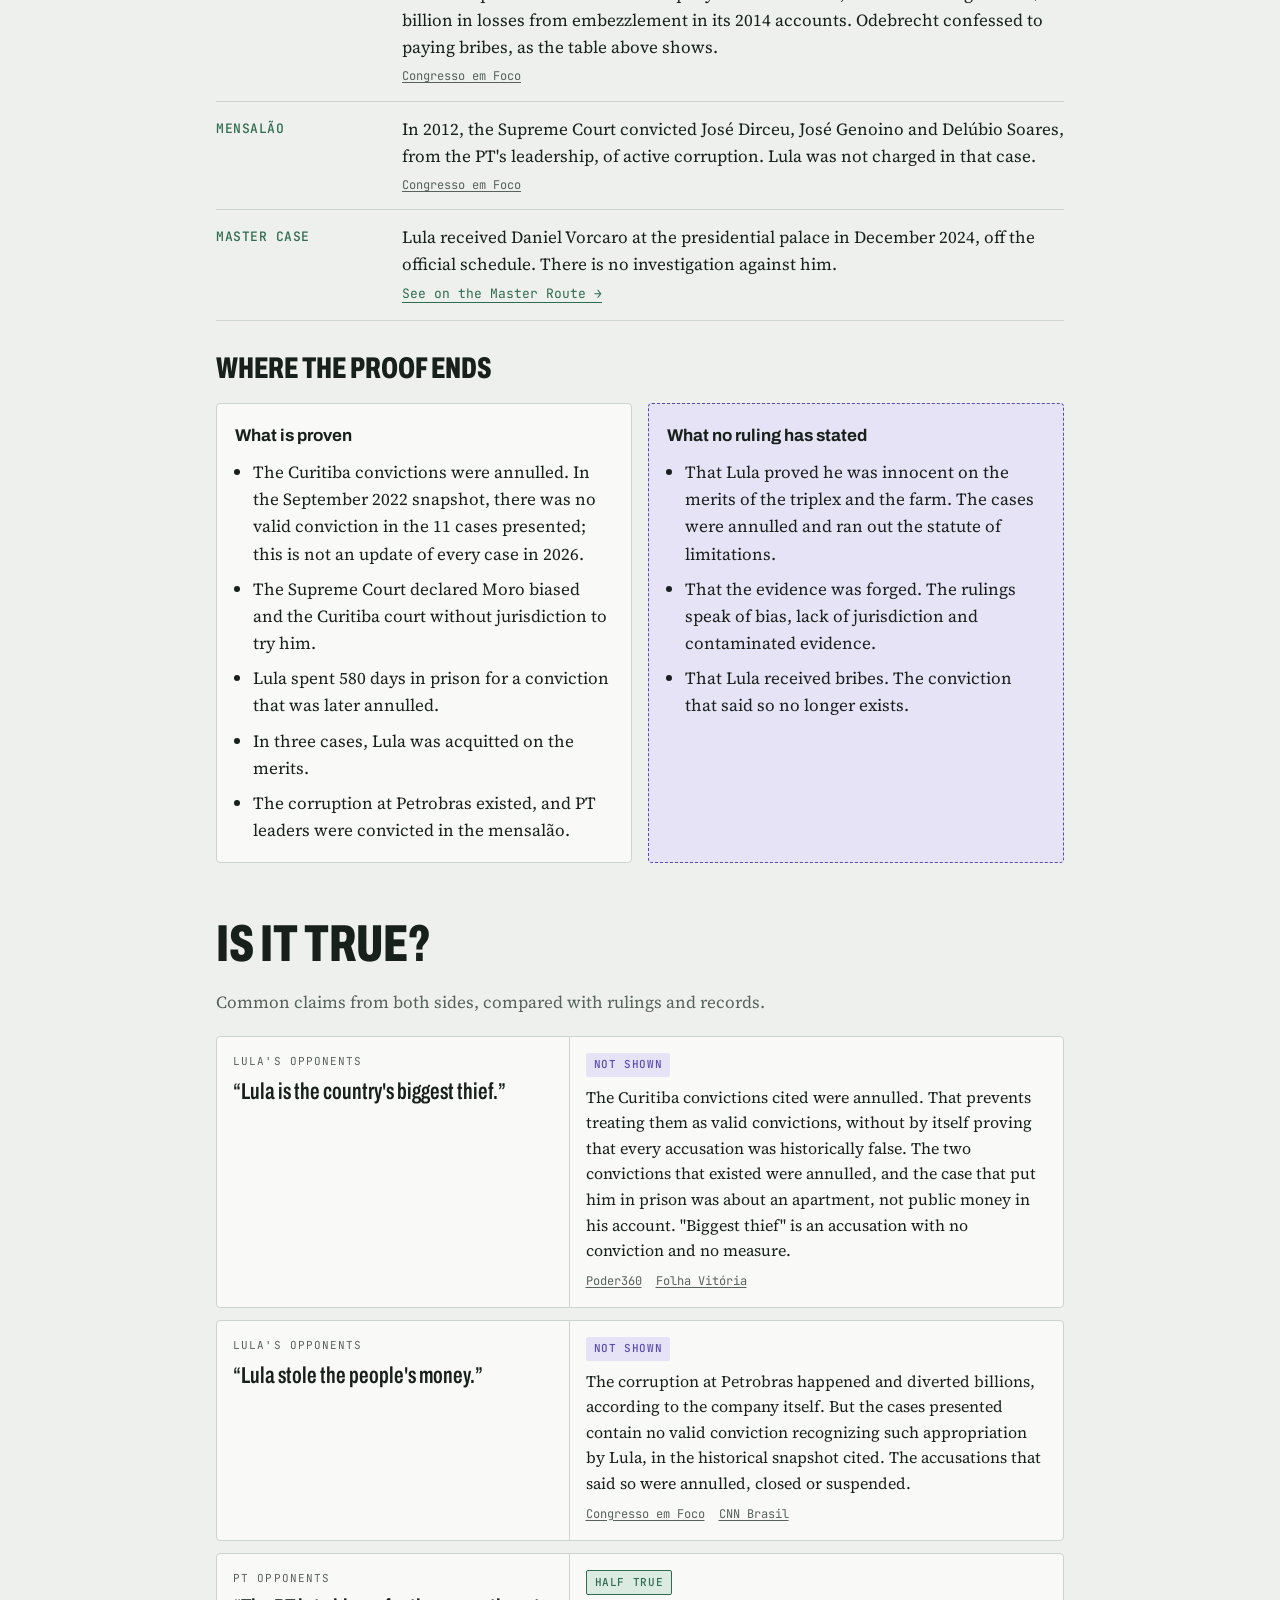
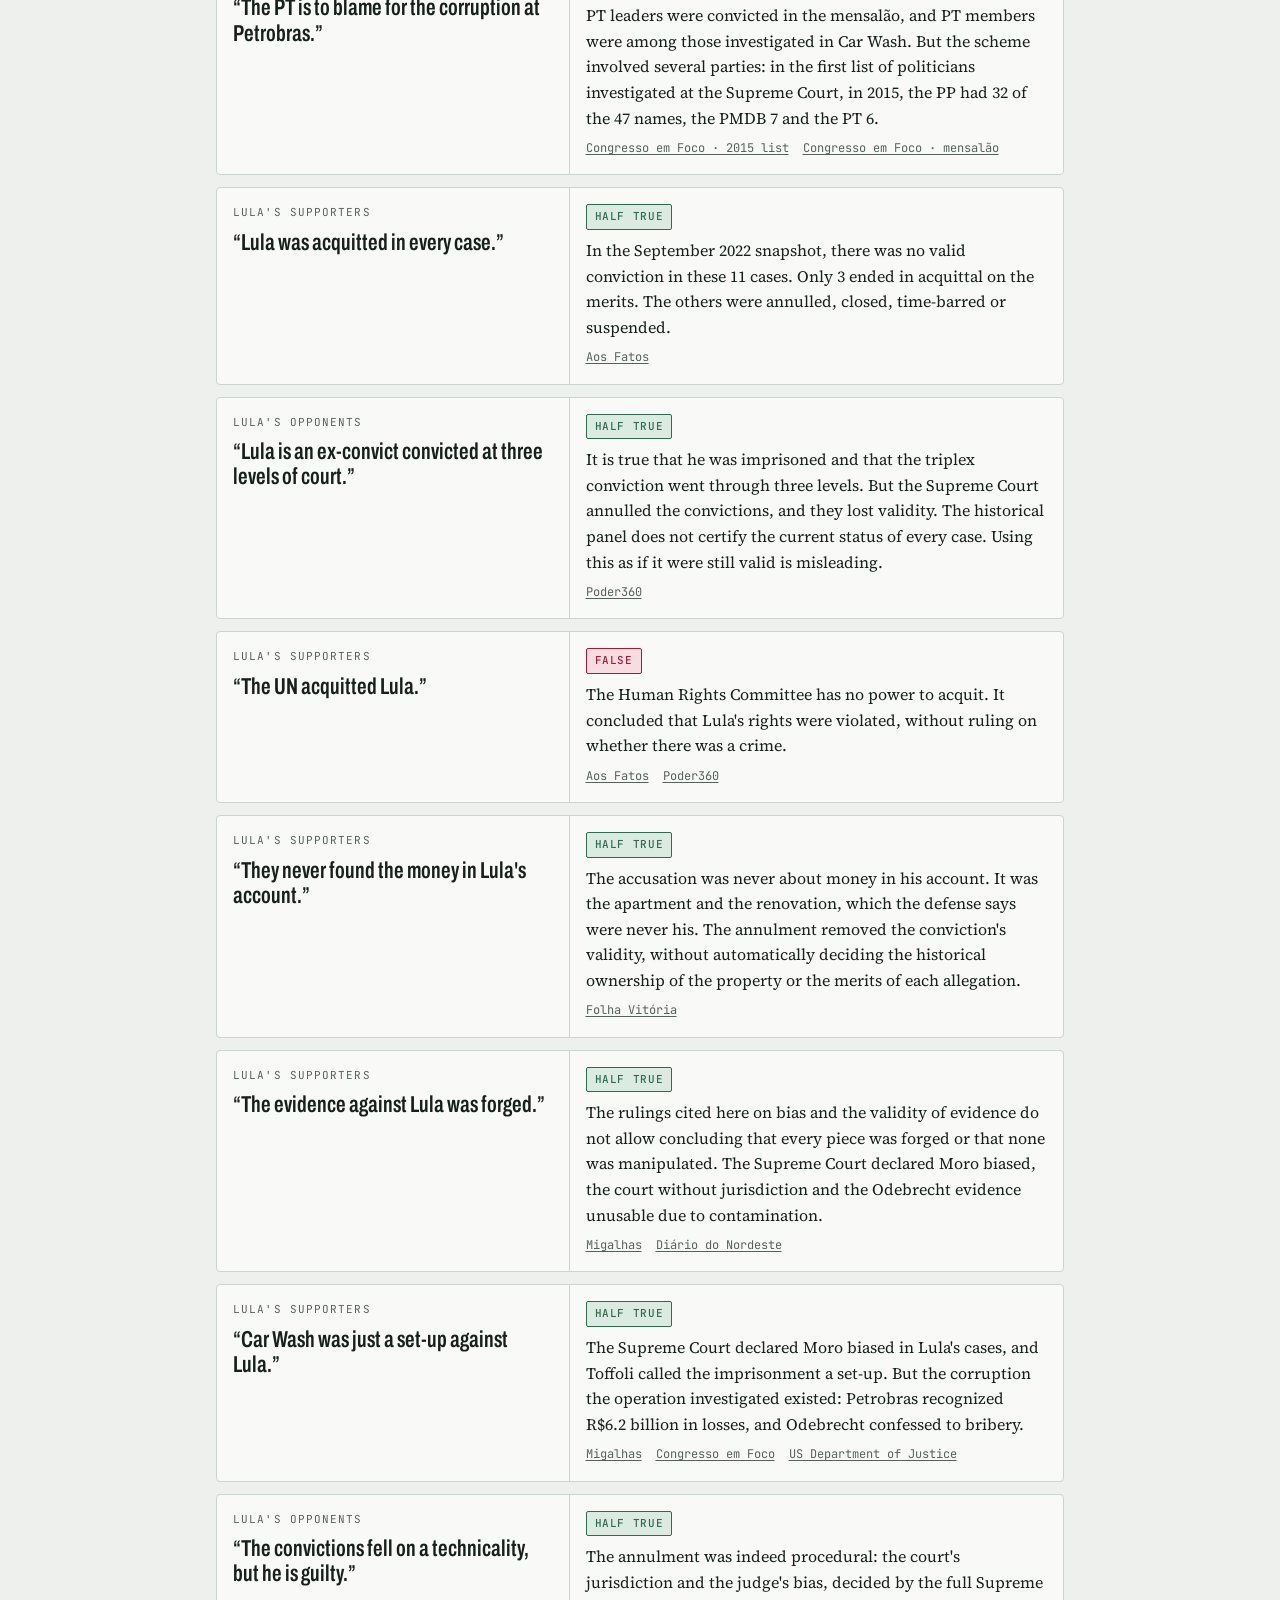
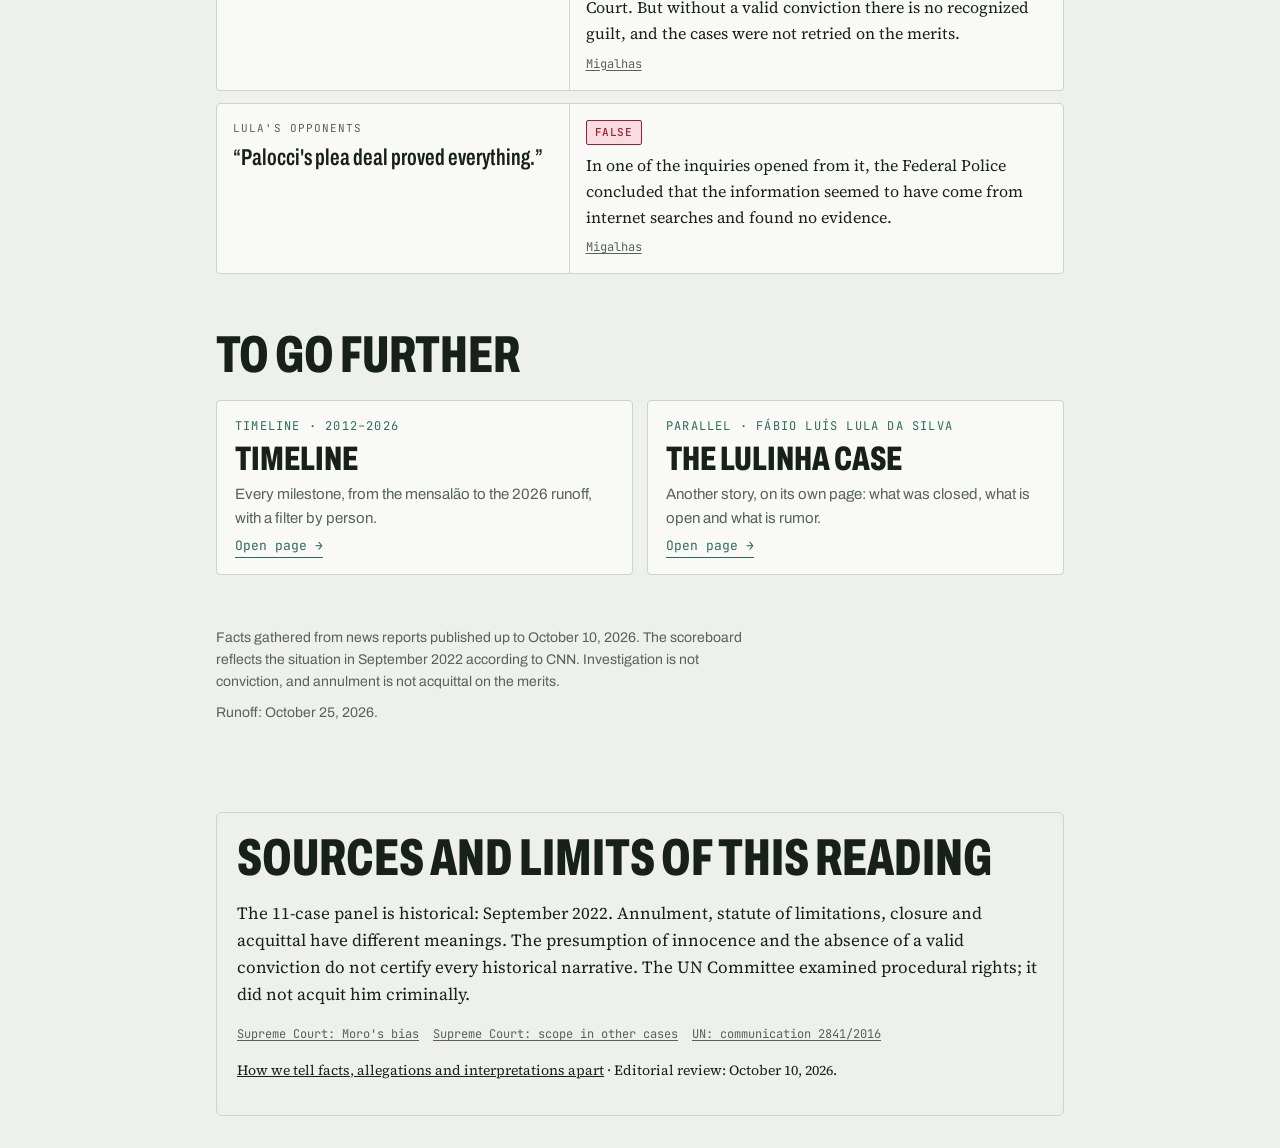
==== commit 748a50d3: "Adiciona o jogo da rota, em português e inglês Co-Authored-By: Claude Opus 5.5 <noreply@anthropic.co" ====
--- a/en/index.html
+++ b/en/index.html
@@ -156,7 +156,7 @@
     <div class="stamp" aria-hidden="true">Annulled<small>SUPREME COURT · MAR 2021</small></div>
   </div>
   <p class="lede">Lula was convicted, spent 580 days in prison and then had all his convictions annulled. This route shows, case by case, what he was accused of, what the courts decided and what remains. It also includes what weighs against him, with the same standard.</p>
-  <a class="rv-btn" href="visual.html"><span aria-hidden="true">📊</span> See the summary in icons</a>
+  <div style="display:flex;flex-wrap:wrap;gap:10px"><a class="rv-btn" href="visual.html"><span aria-hidden="true">📊</span> See the summary in icons</a><a class="rv-btn" href="jogo.html" style="background:var(--ink)"><span aria-hidden="true">🎮</span> Play: WhatsApp Court</a></div>
   <div class="legend">
     <span><b class="ev doc">Documented</b> a ruling, record or public statement</span> <span><b class="ev open">Open</b> investigation under way, with no conclusion</span> <span><b class="ev alleg">Allegation</b> an account or accusation not yet proven</span>
   </div>
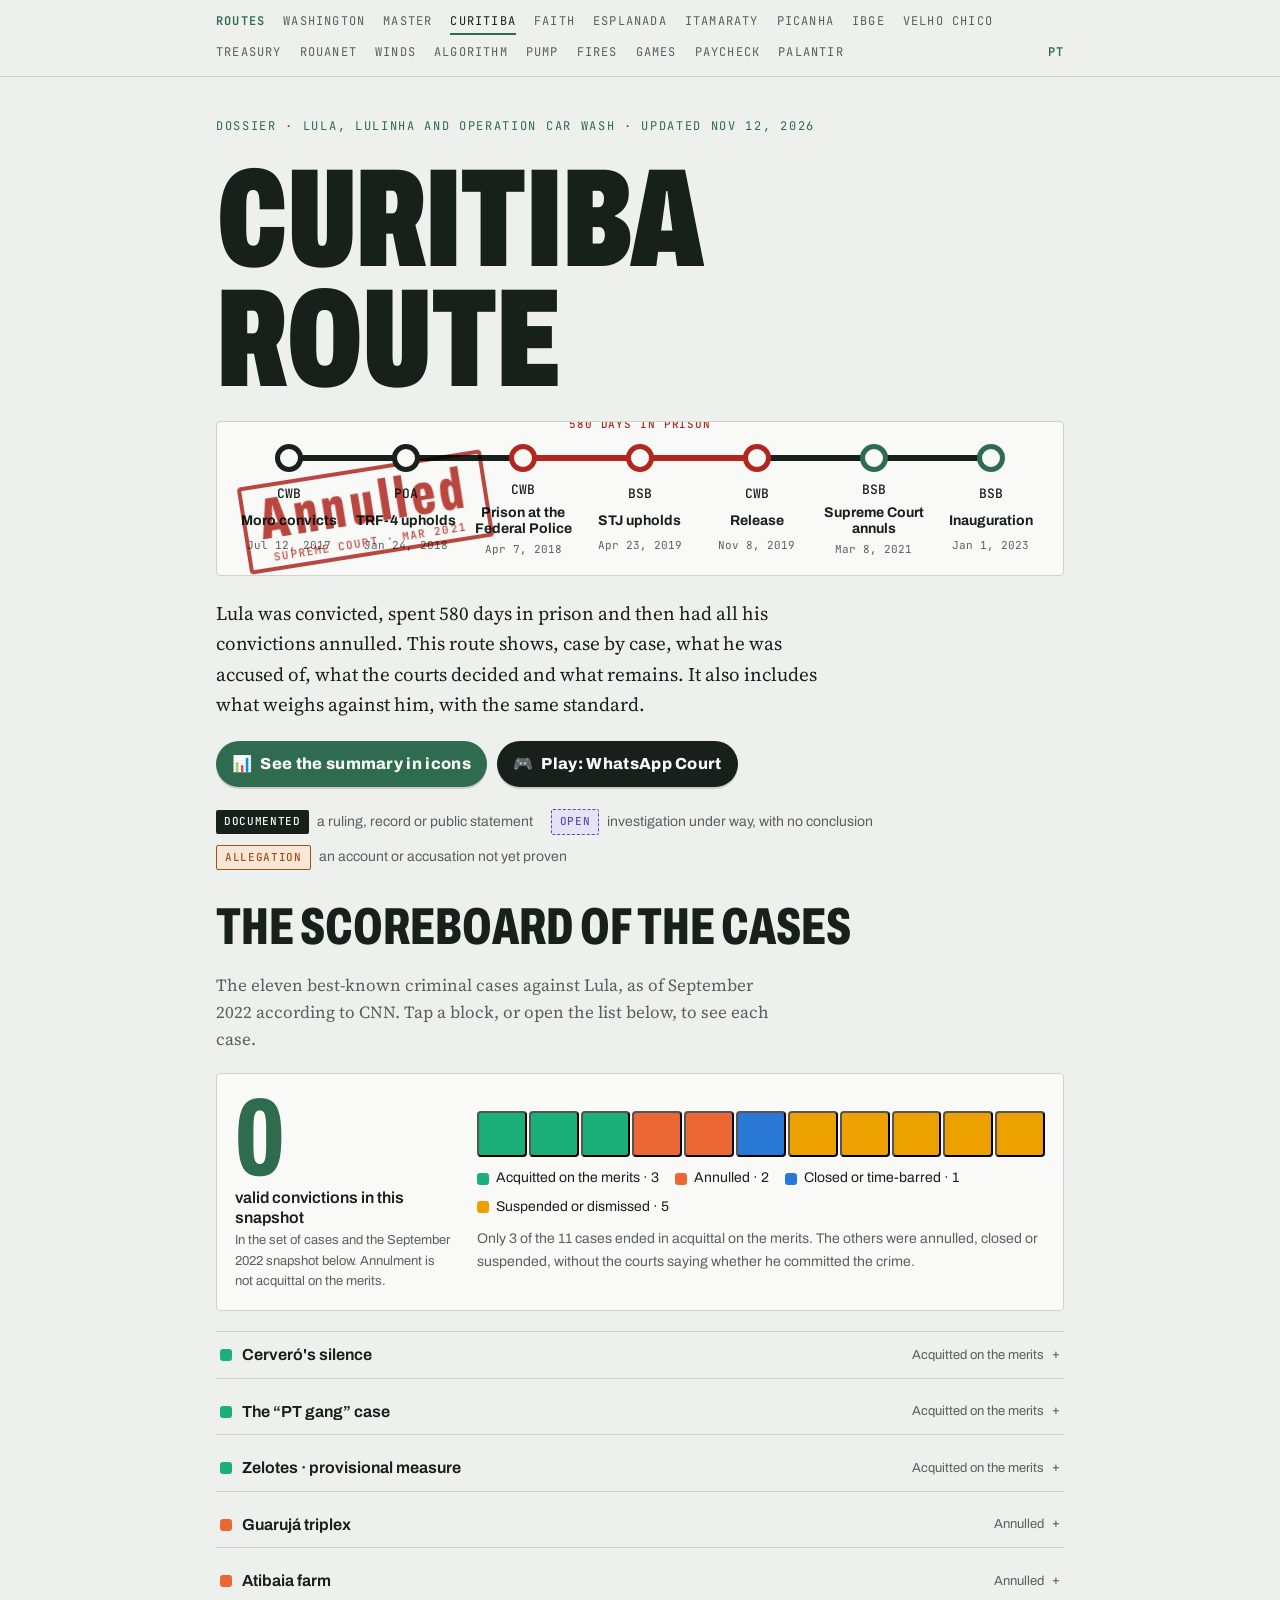
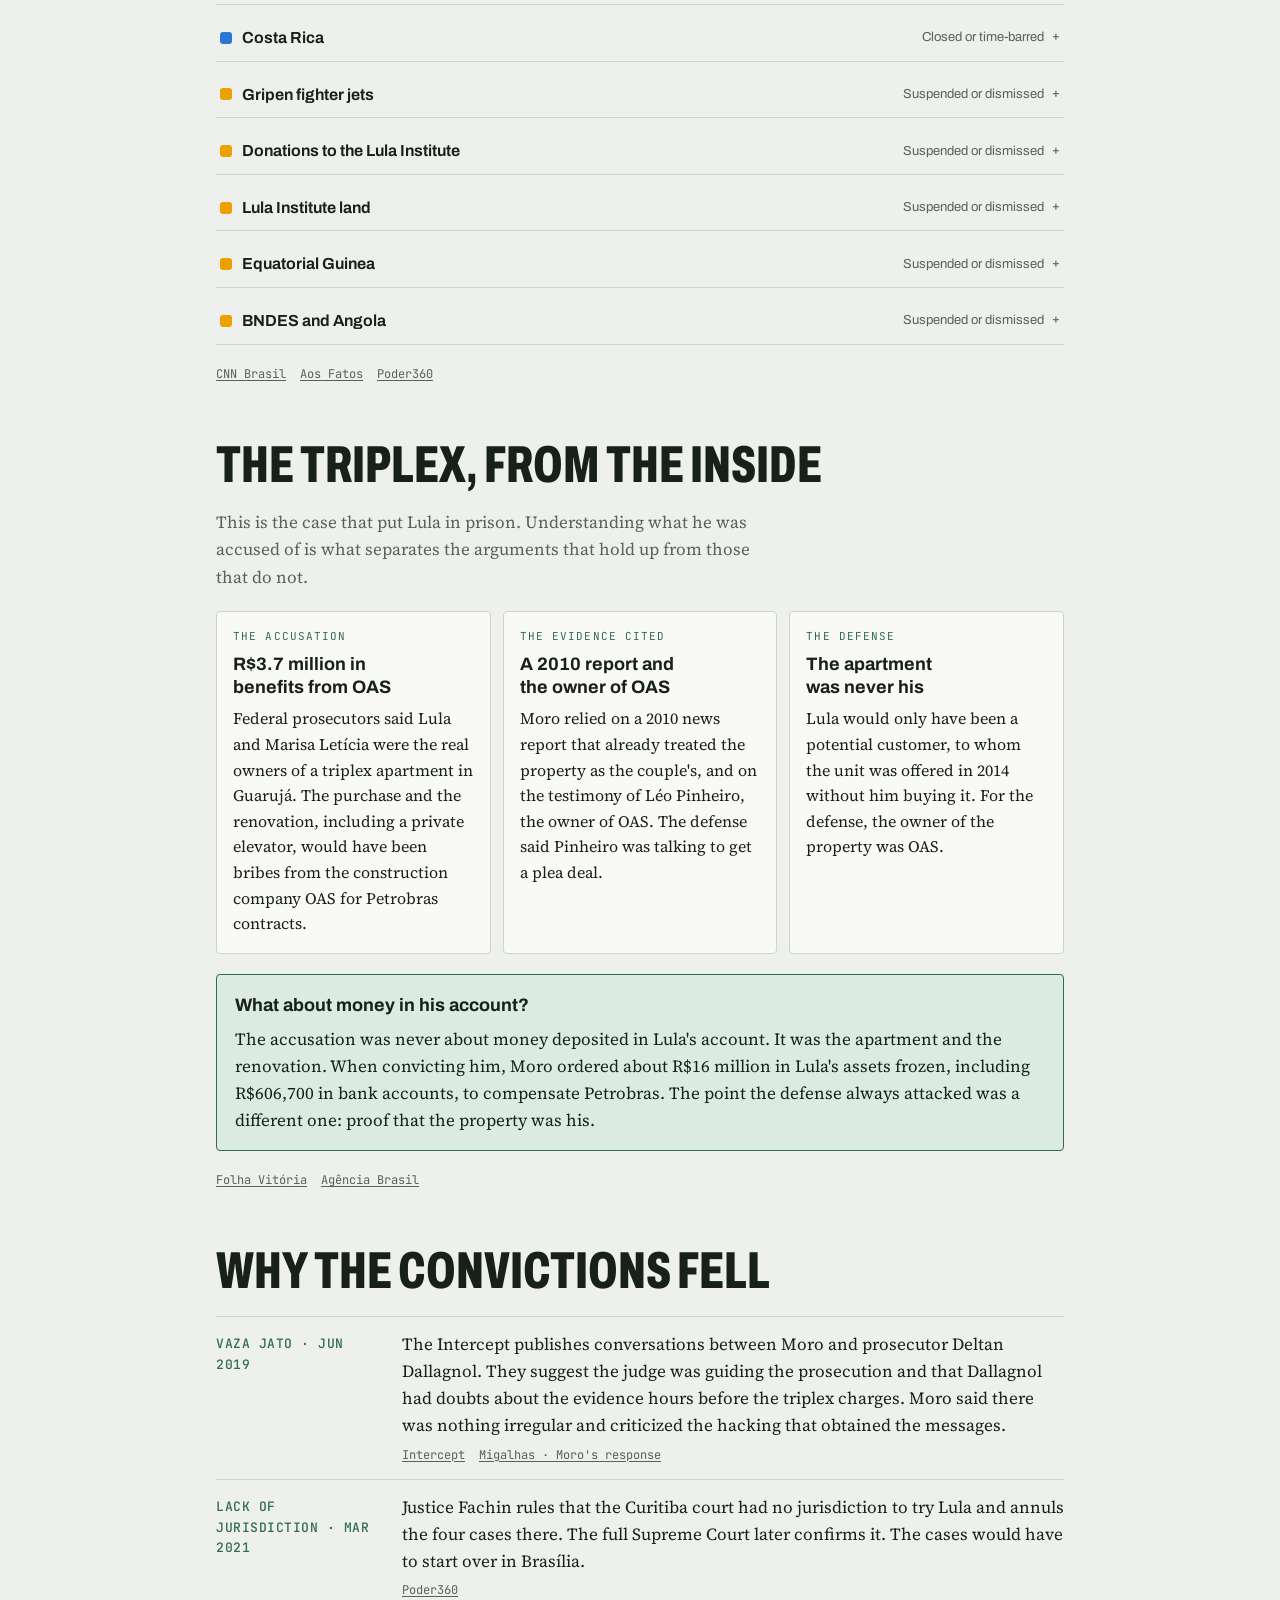
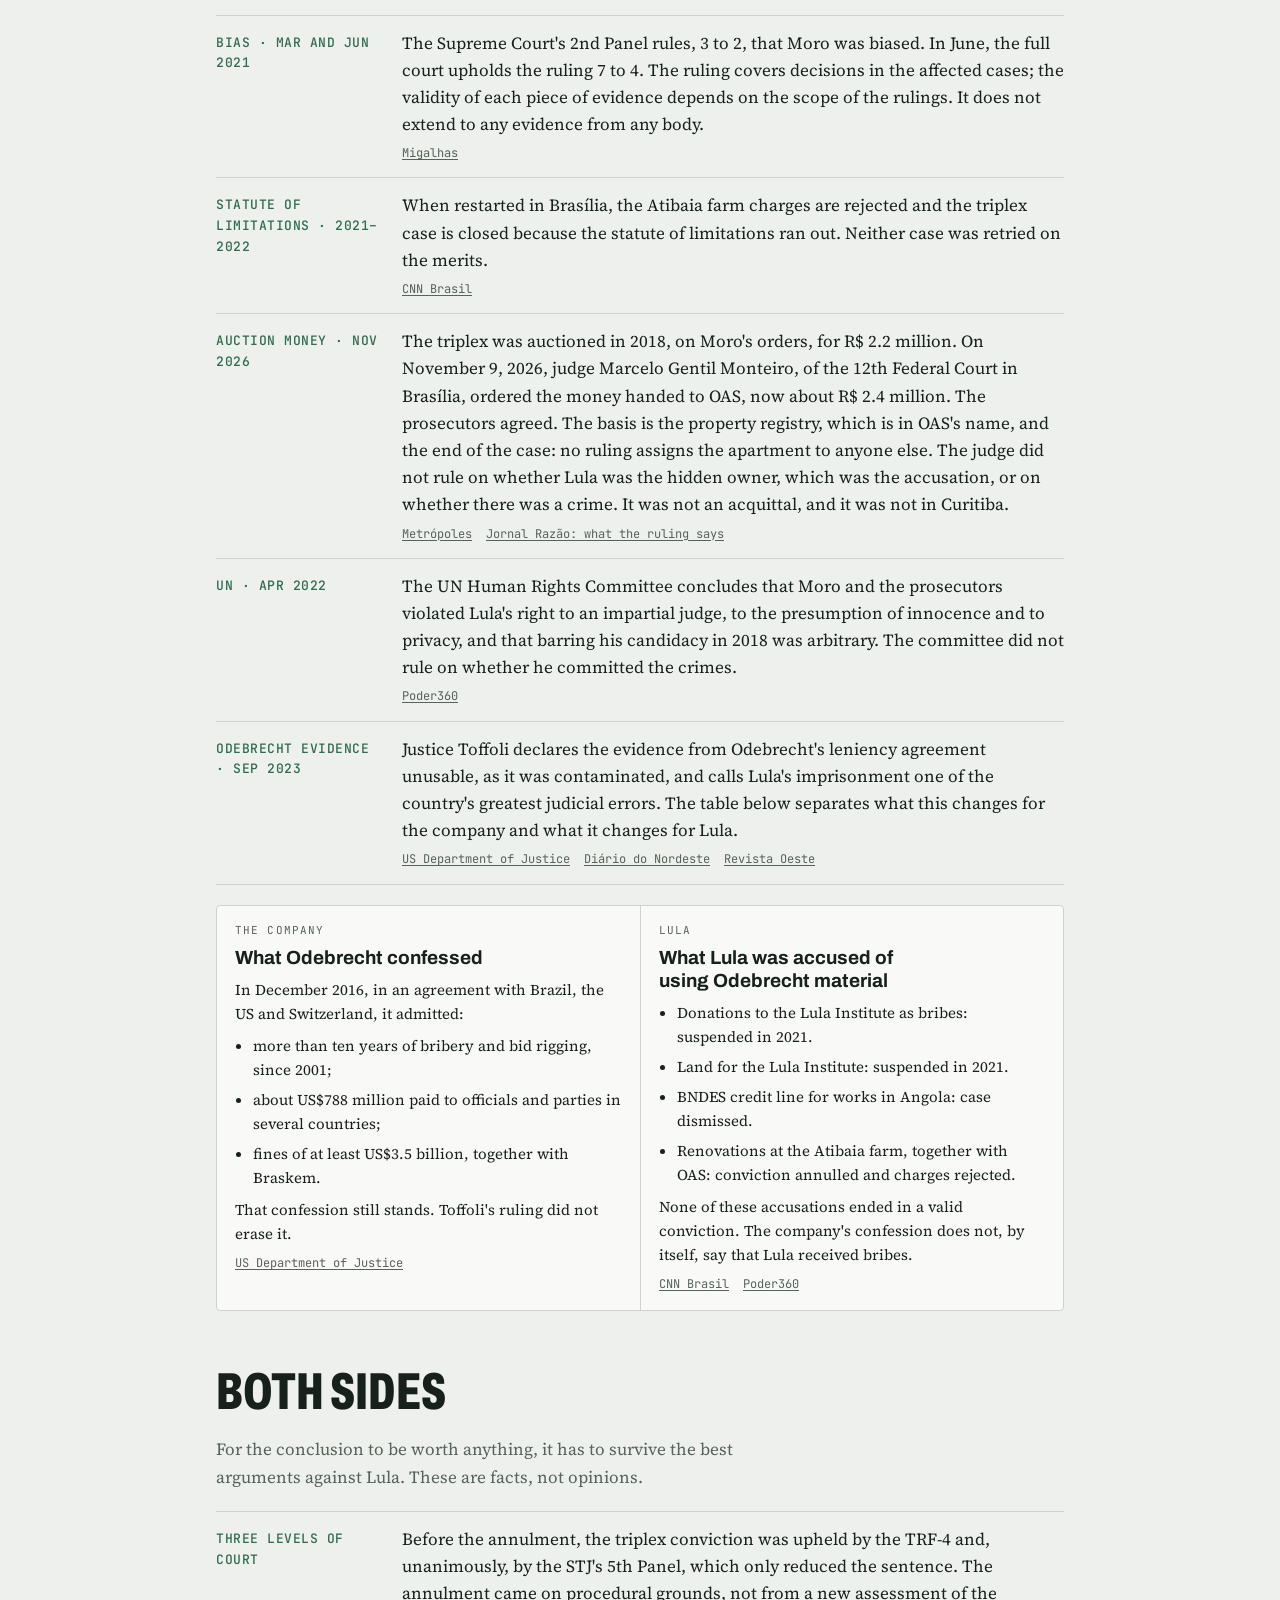
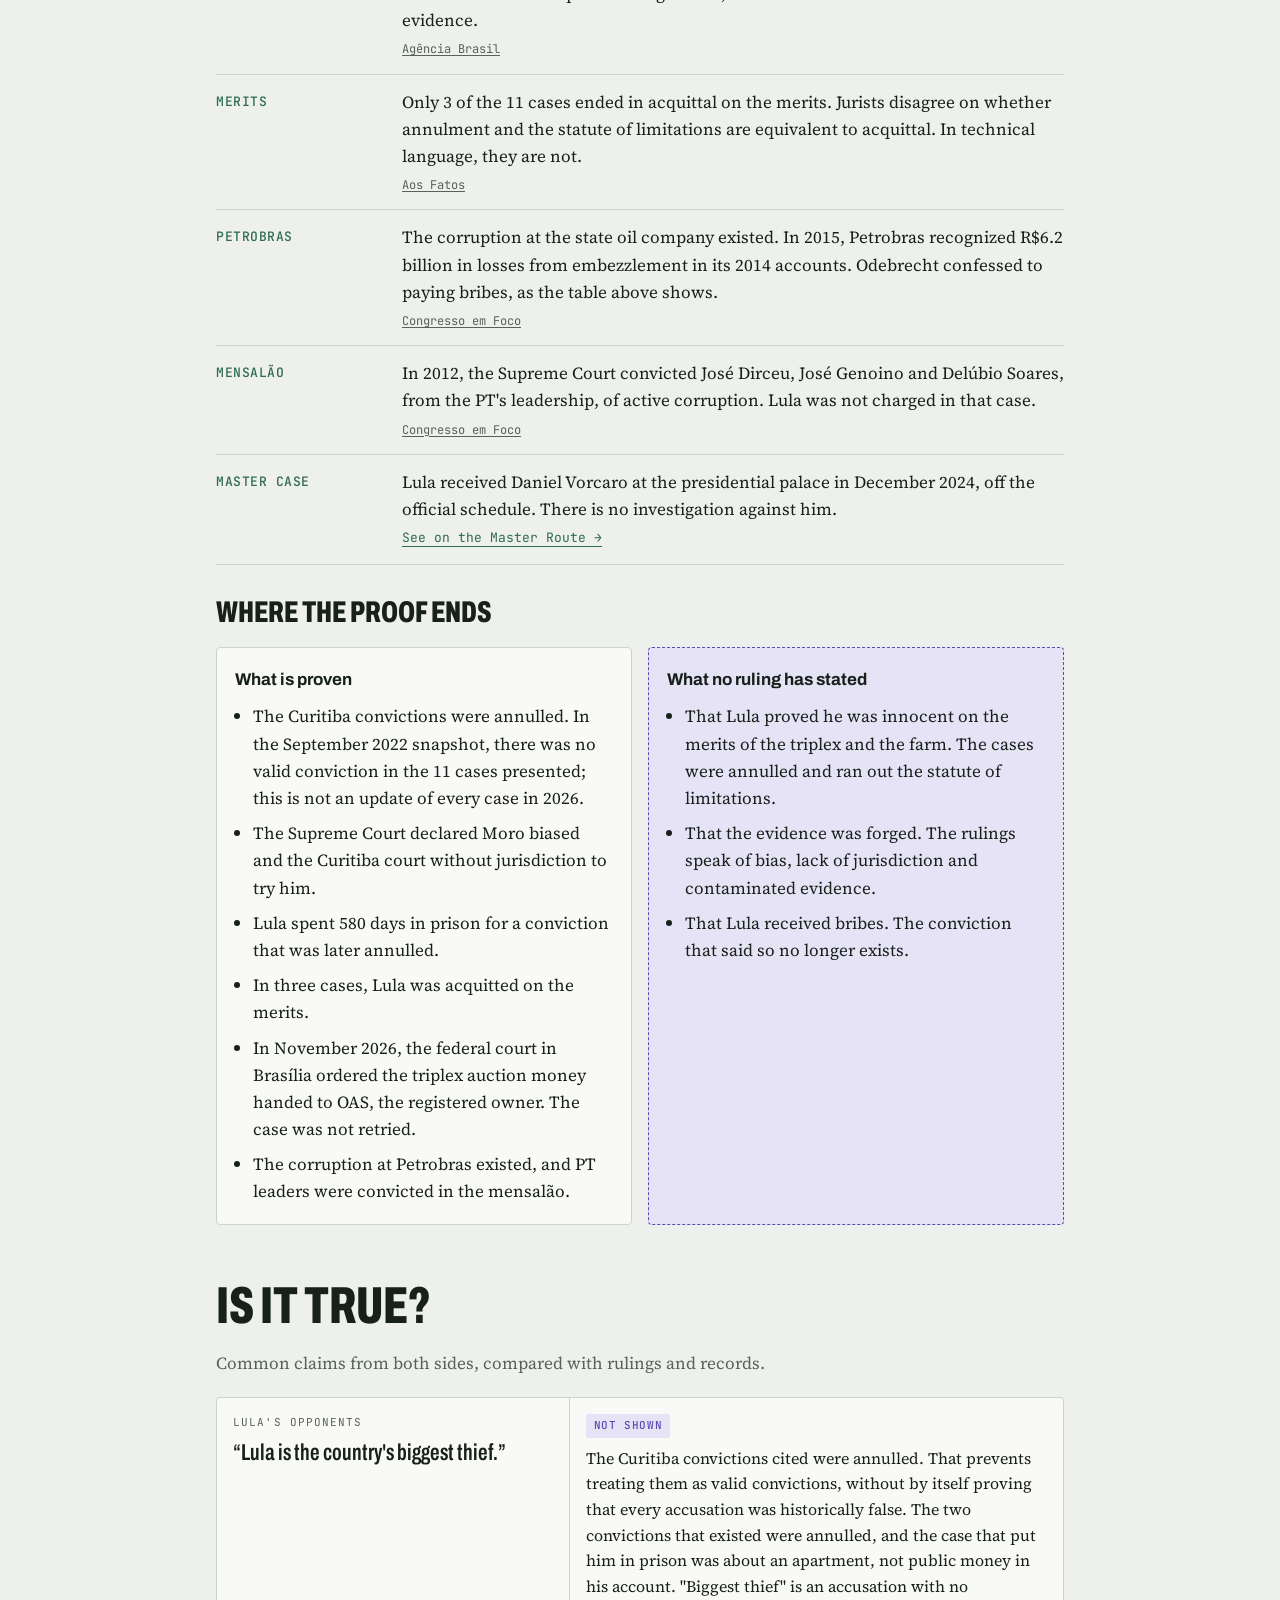
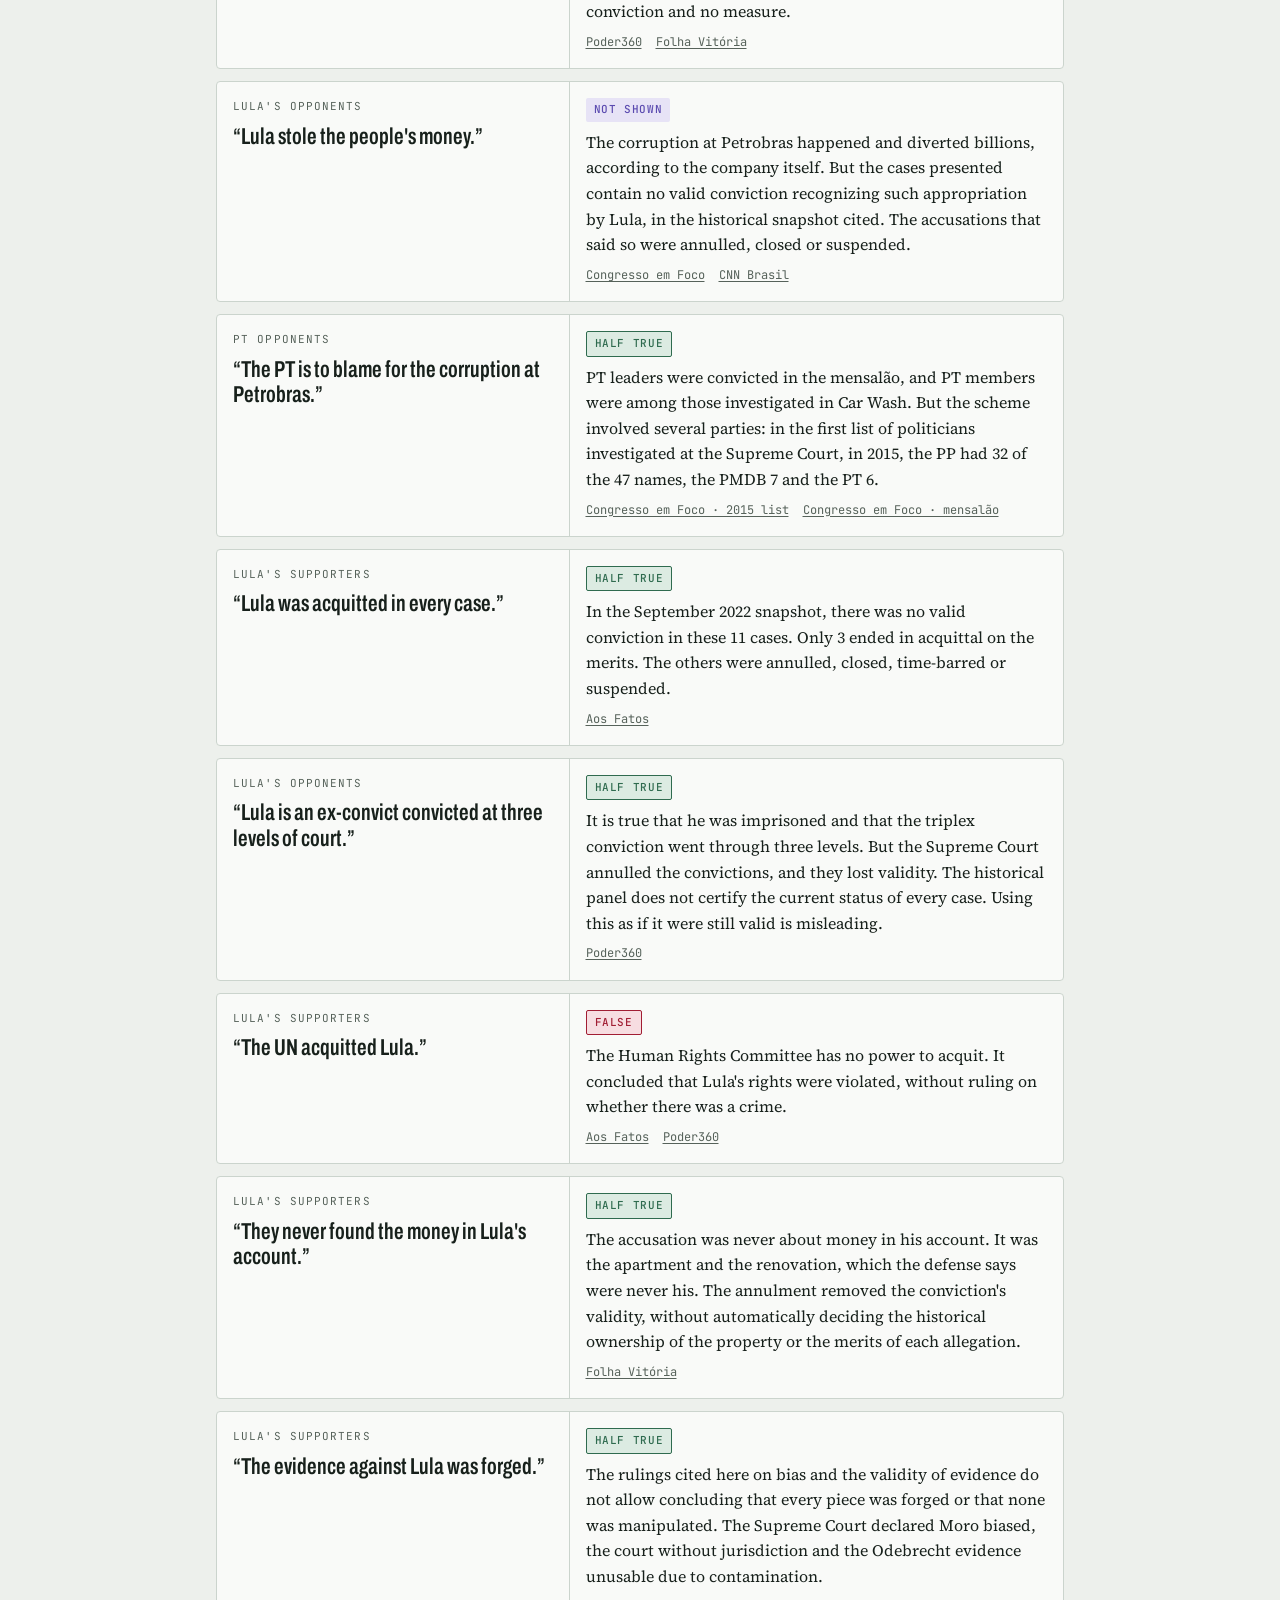
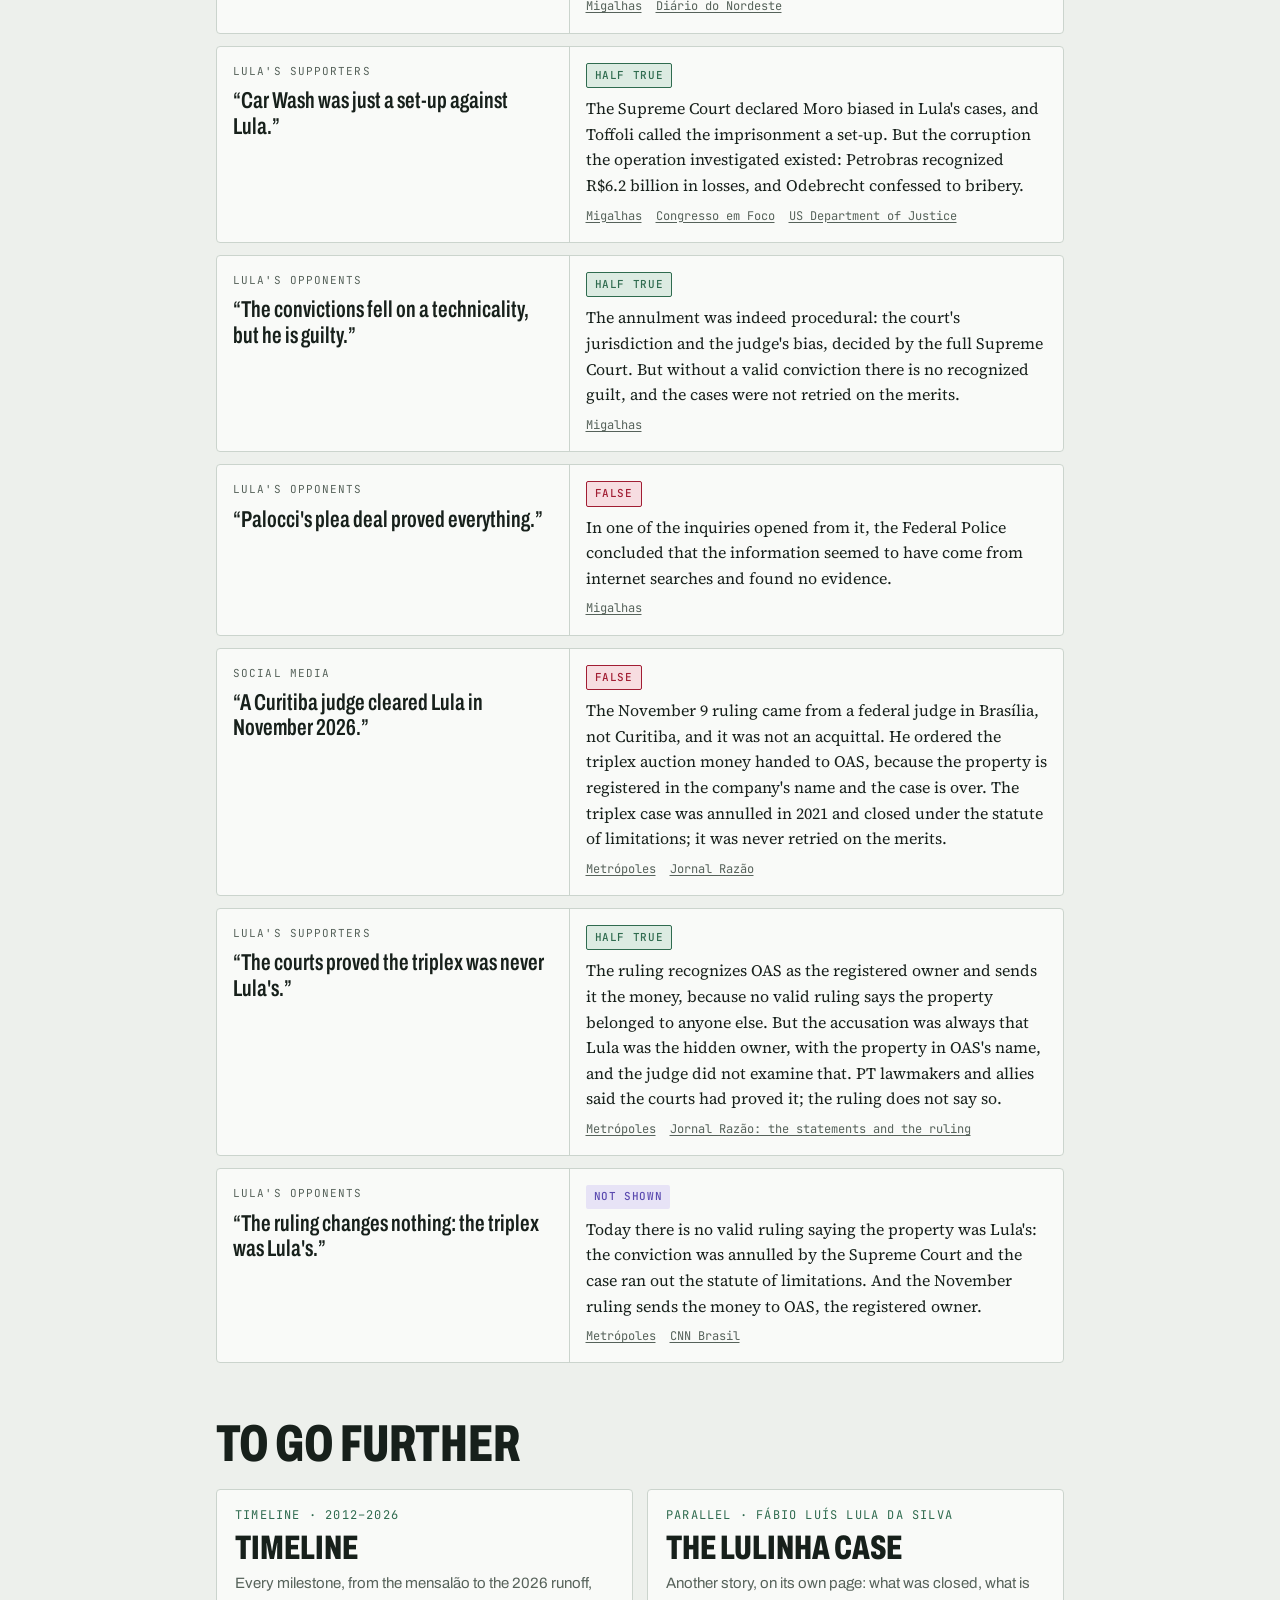
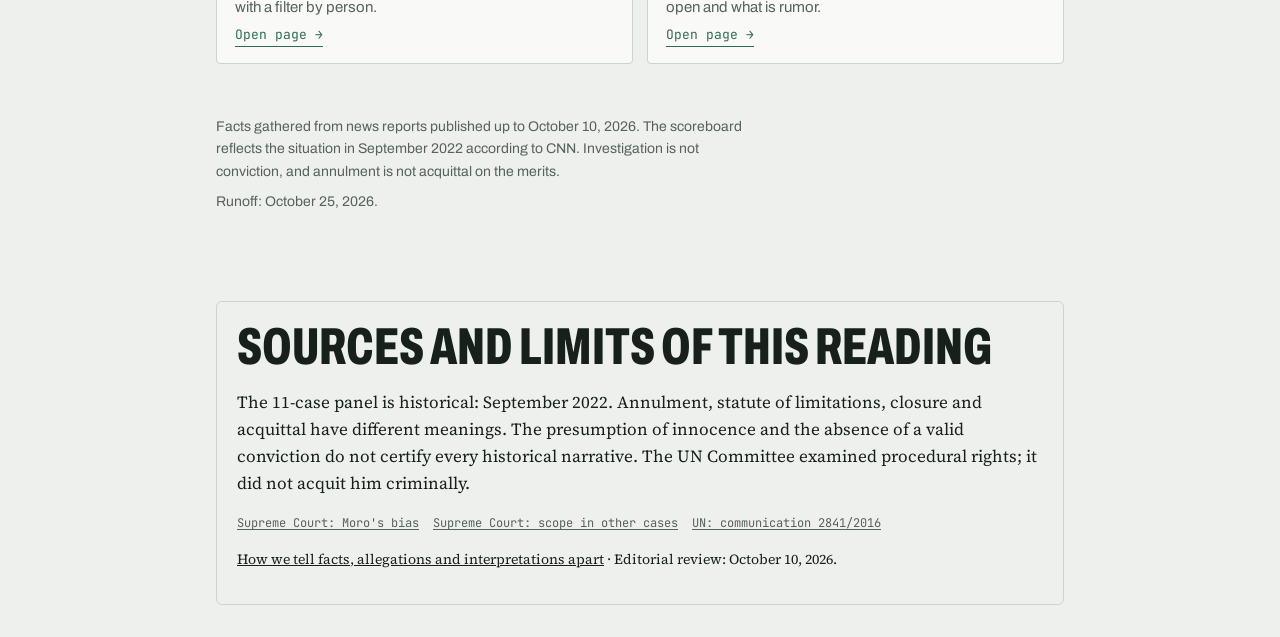
==== commit c62e9693: "Rota Curitiba: dinheiro do leilão do triplex vai para a OAS (não é absolvição) Co-Authored-By: Claud" ====
--- a/en/index.html
+++ b/en/index.html
@@ -140,7 +140,7 @@
 
 <style>/* barra comum das Rotas */.rotas-bar .rb-lang{margin-left:auto;color:var(--accent);font-weight:600}.rotas-bar{border-bottom:1px solid var(--line);background:var(--bg);font-family:var(--mono);font-size:12px;letter-spacing:.1em;text-transform:uppercase}.rotas-bar>div{max-width:880px;margin:0 auto;padding:10px 16px;display:flex;flex-wrap:wrap;align-items:center;gap:6px 18px}.rotas-bar a{color:var(--muted);text-decoration:none;padding-block:2px;border-bottom:2px solid transparent}.rotas-bar a:hover{color:var(--ink)}.rotas-bar a[aria-current]{color:var(--ink);border-bottom-color:var(--accent)}.rotas-bar .rb-home{color:var(--accent);font-weight:600}.rv-btn{display:inline-flex;align-items:center;gap:8px;justify-self:start;font-family:var(--ui,system-ui);font-weight:800;font-size:16px;letter-spacing:.02em;text-decoration:none;color:var(--paper,#fff);background:var(--accent);padding:10px 16px;border-radius:999px;box-shadow:0 2px 0 rgba(0,0,0,.15)}.rv-btn:hover{filter:brightness(1.08)}.rv-btn:focus-visible{outline:3px solid var(--ink);outline-offset:2px}.rotas-bar a:focus-visible{outline:3px solid var(--accent);outline-offset:2px}</style><style>/* padrão das Rotas: formato detalhado */body{font-size:17px;line-height:1.6}h1{font-family:var(--display);font-stretch:62%;font-weight:900;font-size:clamp(60px,15vw,140px);line-height:.86;text-transform:uppercase;overflow-wrap:anywhere}h2{font-family:var(--display);font-stretch:66%;font-weight:800;font-size:clamp(34px,7vw,52px);line-height:.95;text-transform:uppercase}</style><nav class="rotas-bar" aria-label="Routes"><div><a class="rb-home" href="https://fcarvalhodev.github.io/rotas/en/">Routes</a><a href="https://fcarvalhodev.github.io/rota-washington/en/">Washington</a><a href="https://fcarvalhodev.github.io/rota-master/en/">Master</a><a href="https://fcarvalhodev.github.io/rota-curitiba/en/" aria-current="page">Curitiba</a><a href="https://fcarvalhodev.github.io/rota-da-fe/en/">Faith</a><a href="https://fcarvalhodev.github.io/rota-esplanada/en/">Esplanada</a><a href="https://fcarvalhodev.github.io/rota-itamaraty/en/">Itamaraty</a><a href="https://fcarvalhodev.github.io/rota-da-picanha/en/">Picanha</a><a href="https://fcarvalhodev.github.io/rota-do-ibge/en/">IBGE</a><a href="https://fcarvalhodev.github.io/rota-velho-chico/en/">Velho Chico</a><a href="https://fcarvalhodev.github.io/rota-do-tesouro/en/">Treasury</a><a href="https://fcarvalhodev.github.io/rota-rouanet/en/">Rouanet</a><a href="https://fcarvalhodev.github.io/rota-dos-ventos/en/">Winds</a><a href="https://fcarvalhodev.github.io/rota-do-algoritmo/en/">Algorithm</a><a href="https://fcarvalhodev.github.io/rota-do-posto/en/">Pump</a><a href="https://fcarvalhodev.github.io/rota-das-queimadas/en/">Fires</a><a href="https://fcarvalhodev.github.io/rota-dos-games/en/">Games</a><a href="https://fcarvalhodev.github.io/rota-do-contracheque/en/">Paycheck</a><a href="https://fcarvalhodev.github.io/rota-palantir/en/">Palantir</a><a class="rb-lang" href="../" hreflang="pt-BR" lang="pt-BR">PT</a></div></nav>
 <header class="wrap hero">
-  <div class="kicker">Dossier · Lula, Lulinha and Operation Car Wash · updated Oct 10, 2026</div>
+  <div class="kicker">Dossier · Lula, Lulinha and Operation Car Wash · updated Nov 12, 2026</div>
   <h1>Curitiba<br>Route</h1>
   <div class="routebox" aria-label="Lula's route through Operation Car Wash">
     <span class="days" aria-hidden="true">580 days in prison</span>
@@ -201,6 +201,7 @@
       <div class="row"><strong>Lack of jurisdiction · Mar 2021</strong><div><p>Justice Fachin rules that the Curitiba court had no jurisdiction to try Lula and annuls the four cases there. The full Supreme Court later confirms it. The cases would have to start over in Brasília.</p><div class="src"><a href="https://www.poder360.com.br/governo/da-prisao-ao-planalto-lula-era-preso-ha-exatos-5-anos" target="_blank" rel="noopener">Poder360</a></div></div></div>
       <div class="row"><strong>Bias · Mar and Jun 2021</strong><div><p>The Supreme Court's 2nd Panel rules, 3 to 2, that Moro was biased. In June, the full court upholds the ruling 7 to 4. The ruling covers decisions in the affected cases; the validity of each piece of evidence depends on the scope of the rulings. It does not extend to any evidence from any body.</p><div class="src"><a href="https://www.migalhas.com.br/quentes/347494/stf-moro-foi-parcial-ao-condenar-lula" target="_blank" rel="noopener">Migalhas</a></div></div></div>
       <div class="row"><strong>Statute of limitations · 2021–2022</strong><div><p>When restarted in Brasília, the Atibaia farm charges are rejected and the triplex case is closed because the statute of limitations ran out. Neither case was retried on the merits.</p><div class="src"><a href="https://www.cnnbrasil.com.br/politica/fatos-primeiro-livre-para-disputar-a-eleicao-lula-nao-foi-inocentado-de-todas-as-acusacoes/" target="_blank" rel="noopener">CNN Brasil</a></div></div></div>
+      <div class="row"><strong>Auction money · Nov 2026</strong><div><p>The triplex was auctioned in 2018, on Moro's orders, for R$ 2.2 million. On November 9, 2026, judge Marcelo Gentil Monteiro, of the 12th Federal Court in Brasília, ordered the money handed to OAS, now about R$ 2.4 million. The prosecutors agreed. The basis is the property registry, which is in OAS's name, and the end of the case: no ruling assigns the apartment to anyone else. The judge did not rule on whether Lula was the hidden owner, which was the accusation, or on whether there was a crime. It was not an acquittal, and it was not in Curitiba.</p><div class="src"><a href="https://www.metropoles.com/brasil/justica-libera-para-a-oas-valor-da-venda-do-triplex-atribuido-a-lula" target="_blank" rel="noopener">Metrópoles</a><a href="https://jornalrazao.com/politica/pt-aliados-justica-triplex-nunca-foi-de-lula" target="_blank" rel="noopener">Jornal Razão: what the ruling says</a></div></div></div>
       <div class="row"><strong>UN · Apr 2022</strong><div><p>The UN Human Rights Committee concludes that Moro and the prosecutors violated Lula's right to an impartial judge, to the presumption of innocence and to privacy, and that barring his candidacy in 2018 was arbitrary. The committee did not rule on whether he committed the crimes.</p><div class="src"><a href="https://www.poder360.com.br/justica/onu-conclui-que-moro-foi-parcial-no-julgamento-de-lula/" target="_blank" rel="noopener">Poder360</a></div></div></div>
       <div class="row"><strong>Odebrecht evidence · Sep 2023</strong><div><p>Justice Toffoli declares the evidence from Odebrecht's leniency agreement unusable, as it was contaminated, and calls Lula's imprisonment one of the country's greatest judicial errors. The table below separates what this changes for the company and what it changes for Lula.</p><div class="src"><a href="https://www.justice.gov/opa/pr/odebrecht-and-braskem-plead-guilty-and-agree-pay-least-35-billion-global-penalties-resolve" target="_blank" rel="noopener">US Department of Justice</a><a href="https://diariodonordeste.verdesmares.com.br/pontopoder/toffoli-anula-provas-da-odebrecht-e-diz-que-prisao-de-lula-na-lava-jato-foi-armacao-1.3414327" target="_blank" rel="noopener">Diário do Nordeste</a><a href="https://www.revistaoeste.com/politica/odebrecht-confessou-crimes-que-foram-anulados-por-toffoli/" target="_blank" rel="noopener">Revista Oeste</a></div></div></div>
     </div>
@@ -237,6 +238,7 @@
           <li>The Supreme Court declared Moro biased and the Curitiba court without jurisdiction to try him.</li>
           <li>Lula spent 580 days in prison for a conviction that was later annulled.</li>
           <li>In three cases, Lula was acquitted on the merits.</li>
+          <li>In November 2026, the federal court in Brasília ordered the triplex auction money handed to OAS, the registered owner. The case was not retried.</li>
           <li>The corruption at Petrobras existed, and PT leaders were convicted in the mensalão.</li>
         </ul>
       </div>
@@ -318,7 +320,10 @@
  ["The evidence against Lula was forged.","Lula's supporters","part","The rulings cited here on bias and the validity of evidence do not allow concluding that every piece was forged or that none was manipulated. The Supreme Court declared Moro biased, the court without jurisdiction and the Odebrecht evidence unusable due to contamination.",[["Migalhas","https://www.migalhas.com.br/quentes/347494/stf-moro-foi-parcial-ao-condenar-lula"],["Diário do Nordeste","https://diariodonordeste.verdesmares.com.br/pontopoder/toffoli-anula-provas-da-odebrecht-e-diz-que-prisao-de-lula-na-lava-jato-foi-armacao-1.3414327"]]],
  ["Car Wash was just a set-up against Lula.","Lula's supporters","part","The Supreme Court declared Moro biased in Lula's cases, and Toffoli called the imprisonment a set-up. But the corruption the operation investigated existed: Petrobras recognized R$6.2 billion in losses, and Odebrecht confessed to bribery.",[["Migalhas","https://www.migalhas.com.br/quentes/347494/stf-moro-foi-parcial-ao-condenar-lula"],["Congresso em Foco","https://www.congressoemfoco.com.br/noticias/petrobras-perde-r-62-bilhoes-com-corrupcao/"],["US Department of Justice","https://www.justice.gov/opa/pr/odebrecht-and-braskem-plead-guilty-and-agree-pay-least-35-billion-global-penalties-resolve"]]],
  ["The convictions fell on a technicality, but he is guilty.","Lula's opponents","part","The annulment was indeed procedural: the court's jurisdiction and the judge's bias, decided by the full Supreme Court. But without a valid conviction there is no recognized guilt, and the cases were not retried on the merits.",[["Migalhas","https://www.migalhas.com.br/quentes/347494/stf-moro-foi-parcial-ao-condenar-lula"]]],
- ["Palocci's plea deal proved everything.","Lula's opponents","no","In one of the inquiries opened from it, the Federal Police concluded that the information seemed to have come from internet searches and found no evidence.",[["Migalhas","https://www.migalhas.com.br/quentes/332077/em-mais-um-caso-pf-conclui-que-delacao-de-palocci-foi-invencao"]]]
+ ["Palocci's plea deal proved everything.","Lula's opponents","no","In one of the inquiries opened from it, the Federal Police concluded that the information seemed to have come from internet searches and found no evidence.",[["Migalhas","https://www.migalhas.com.br/quentes/332077/em-mais-um-caso-pf-conclui-que-delacao-de-palocci-foi-invencao"]]],
+ ["A Curitiba judge cleared Lula in November 2026.","Social media","no","The November 9 ruling came from a federal judge in Brasília, not Curitiba, and it was not an acquittal. He ordered the triplex auction money handed to OAS, because the property is registered in the company's name and the case is over. The triplex case was annulled in 2021 and closed under the statute of limitations; it was never retried on the merits.",[["Metrópoles","https://www.metropoles.com/brasil/justica-libera-para-a-oas-valor-da-venda-do-triplex-atribuido-a-lula"],["Jornal Razão","https://jornalrazao.com/politica/pt-aliados-justica-triplex-nunca-foi-de-lula"]]],
+ ["The courts proved the triplex was never Lula's.","Lula's supporters","part","The ruling recognizes OAS as the registered owner and sends it the money, because no valid ruling says the property belonged to anyone else. But the accusation was always that Lula was the hidden owner, with the property in OAS's name, and the judge did not examine that. PT lawmakers and allies said the courts had proved it; the ruling does not say so.",[["Metrópoles","https://www.metropoles.com/brasil/justica-libera-para-a-oas-valor-da-venda-do-triplex-atribuido-a-lula"],["Jornal Razão: the statements and the ruling","https://jornalrazao.com/politica/pt-aliados-justica-triplex-nunca-foi-de-lula"]]],
+ ["The ruling changes nothing: the triplex was Lula's.","Lula's opponents","unproven","Today there is no valid ruling saying the property was Lula's: the conviction was annulled by the Supreme Court and the case ran out the statute of limitations. And the November ruling sends the money to OAS, the registered owner.",[["Metrópoles","https://www.metropoles.com/brasil/justica-libera-para-a-oas-valor-da-venda-do-triplex-atribuido-a-lula"],["CNN Brasil","https://www.cnnbrasil.com.br/politica/fatos-primeiro-livre-para-disputar-a-eleicao-lula-nao-foi-inocentado-de-todas-as-acusacoes/"]]]
 ];
 const ML={unproven:"Not shown",no:"False",part:"Half true",doc:"True",open:"Open"};
 document.getElementById("myths").innerHTML=M.map(m=>`<article class="myth"><div class="say"><small>${m[1]}</small><q>${esc(m[0])}</q></div><div class="is"><span class="ev ${m[2]}" style="justify-self:start">${ML[m[2]]}</span><p>${esc(m[3])}</p><div class="src">${m[4].map(s=>`<a href="${s[1]}" target="_blank" rel="noopener">${s[0]}</a>`).join("")}</div></div></article>`).join("");
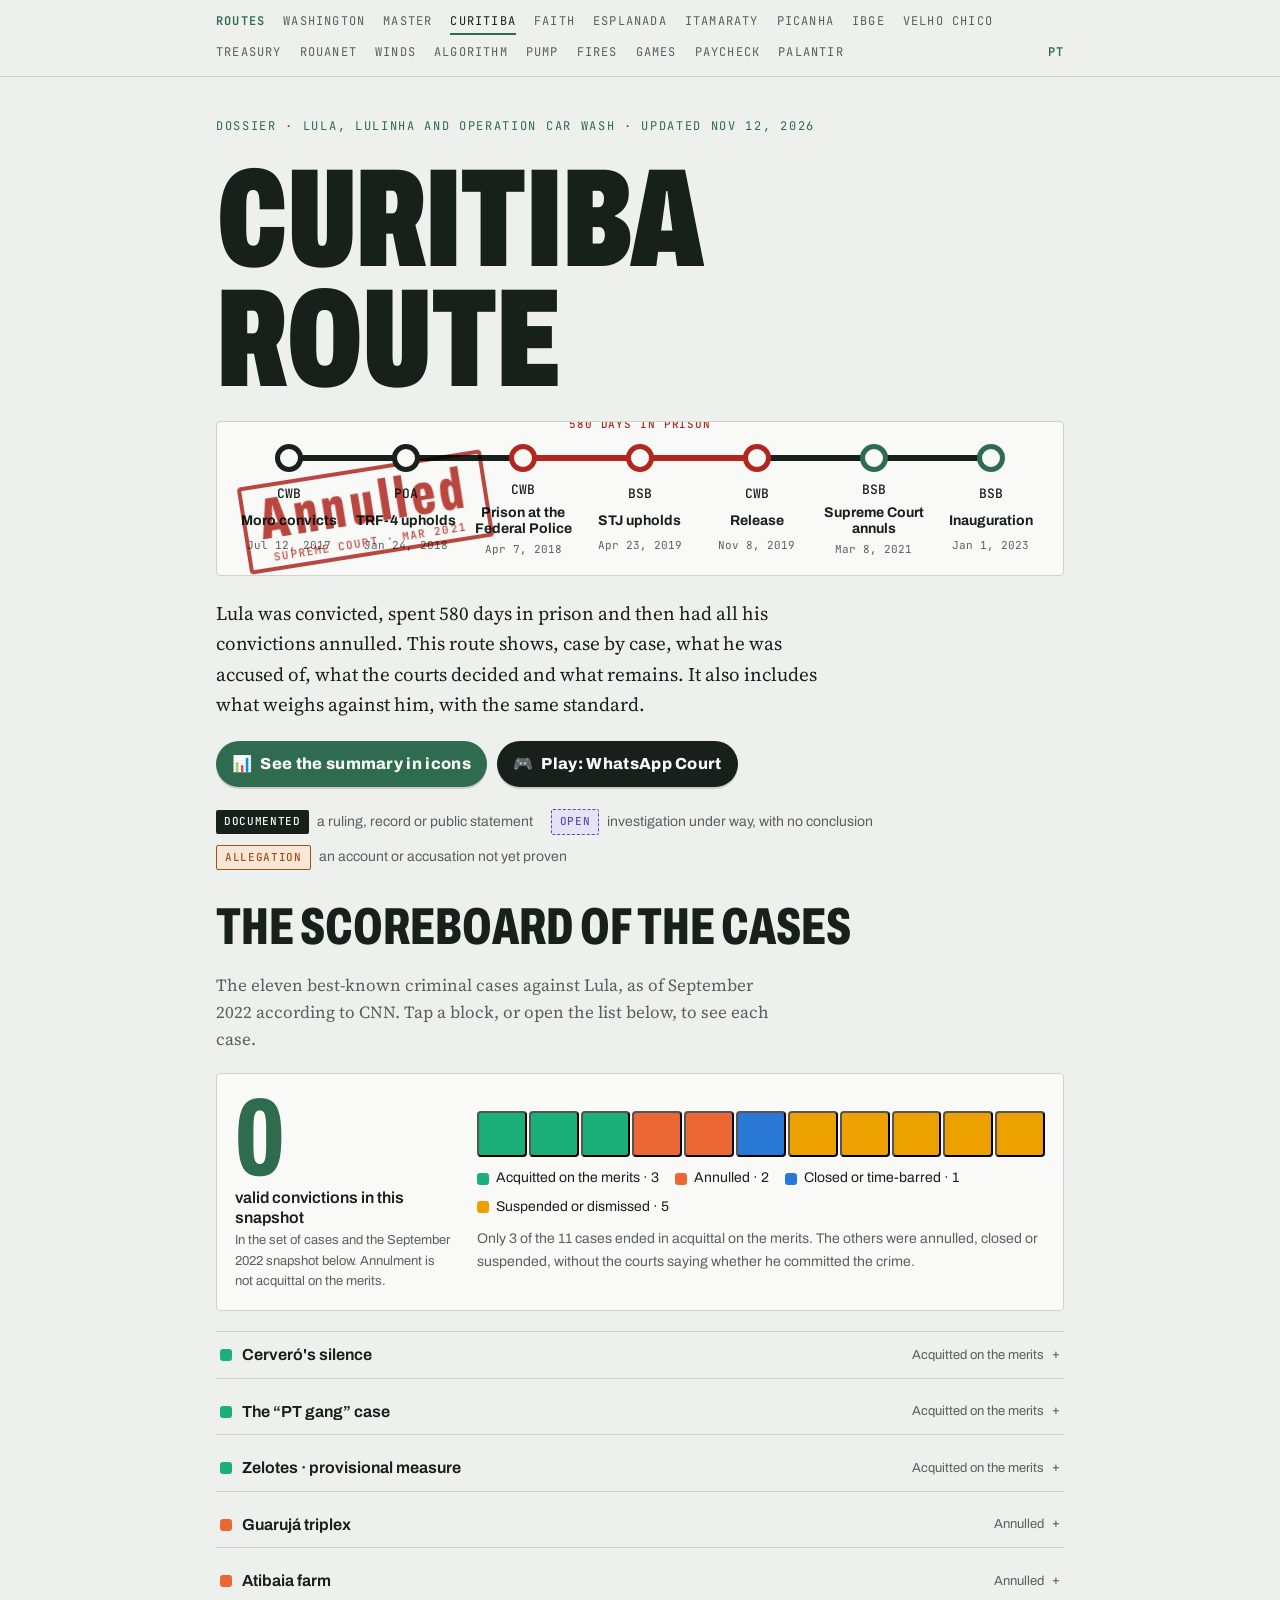
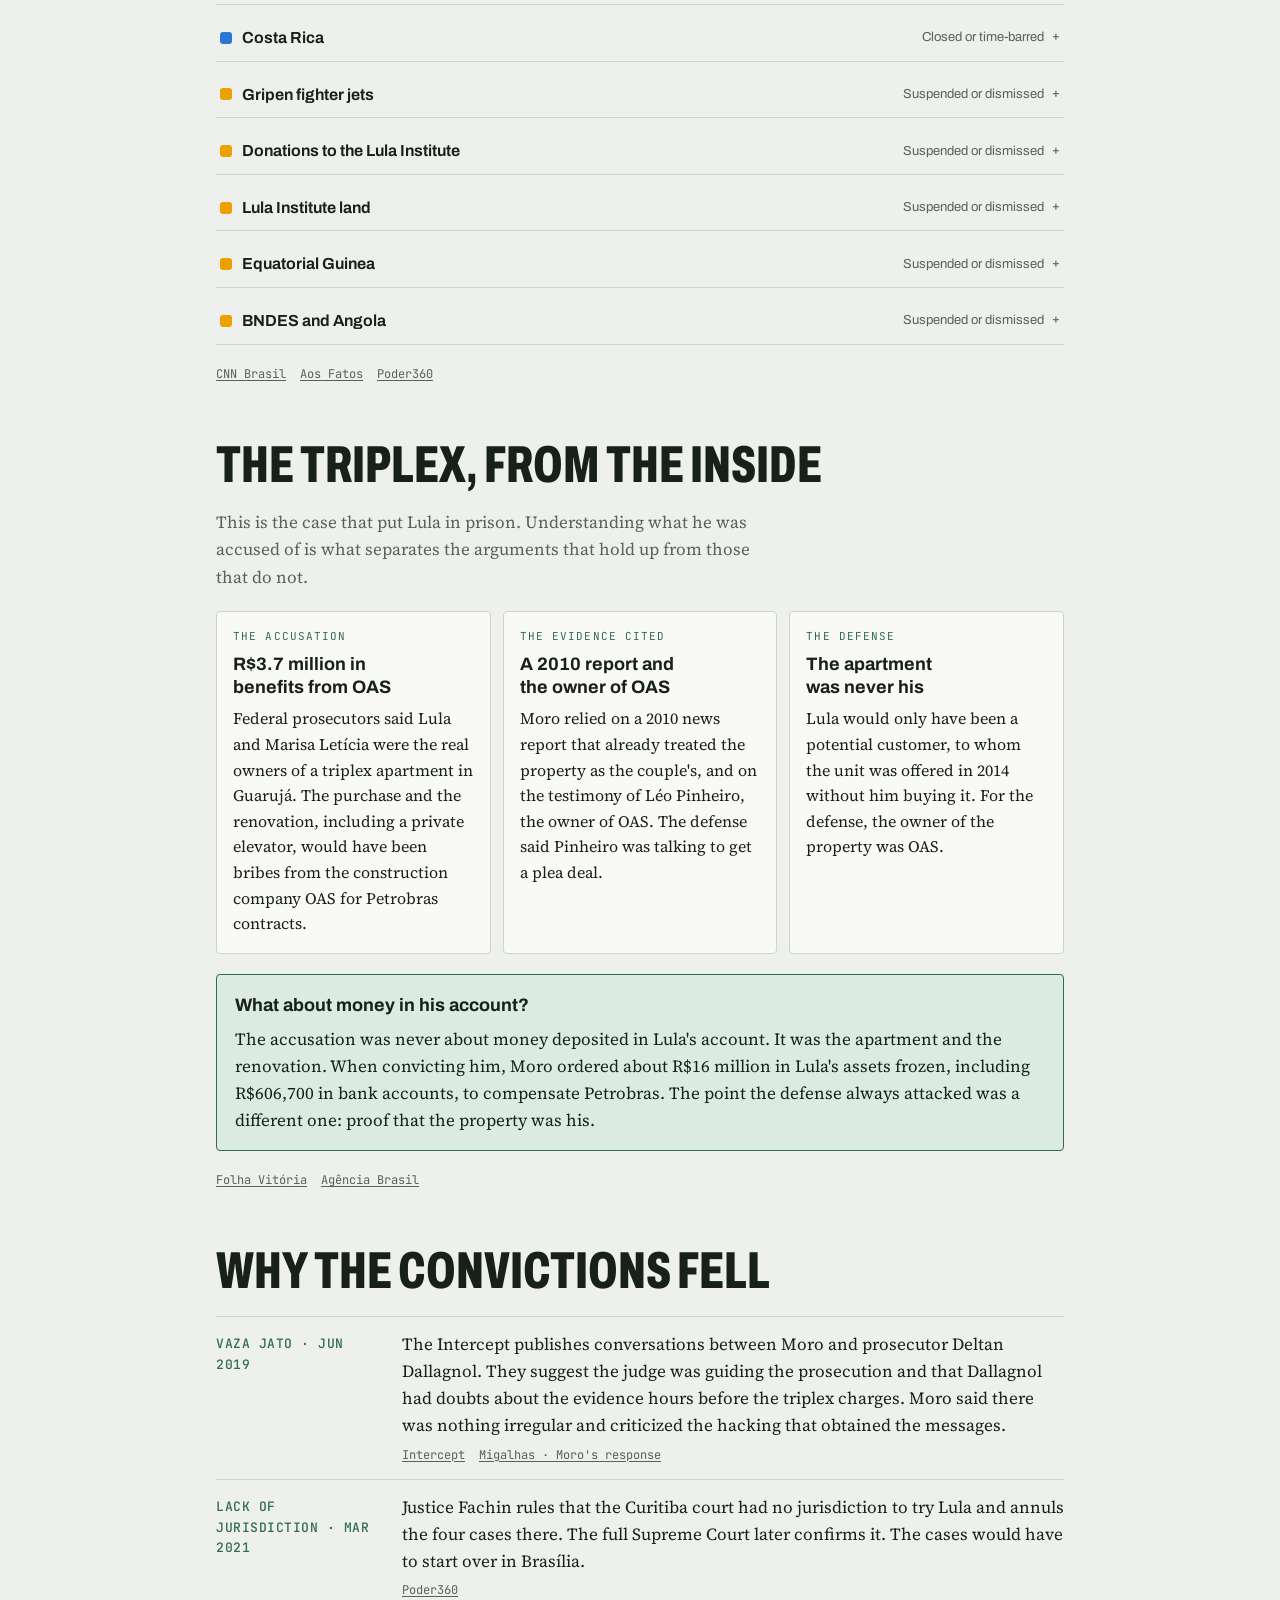
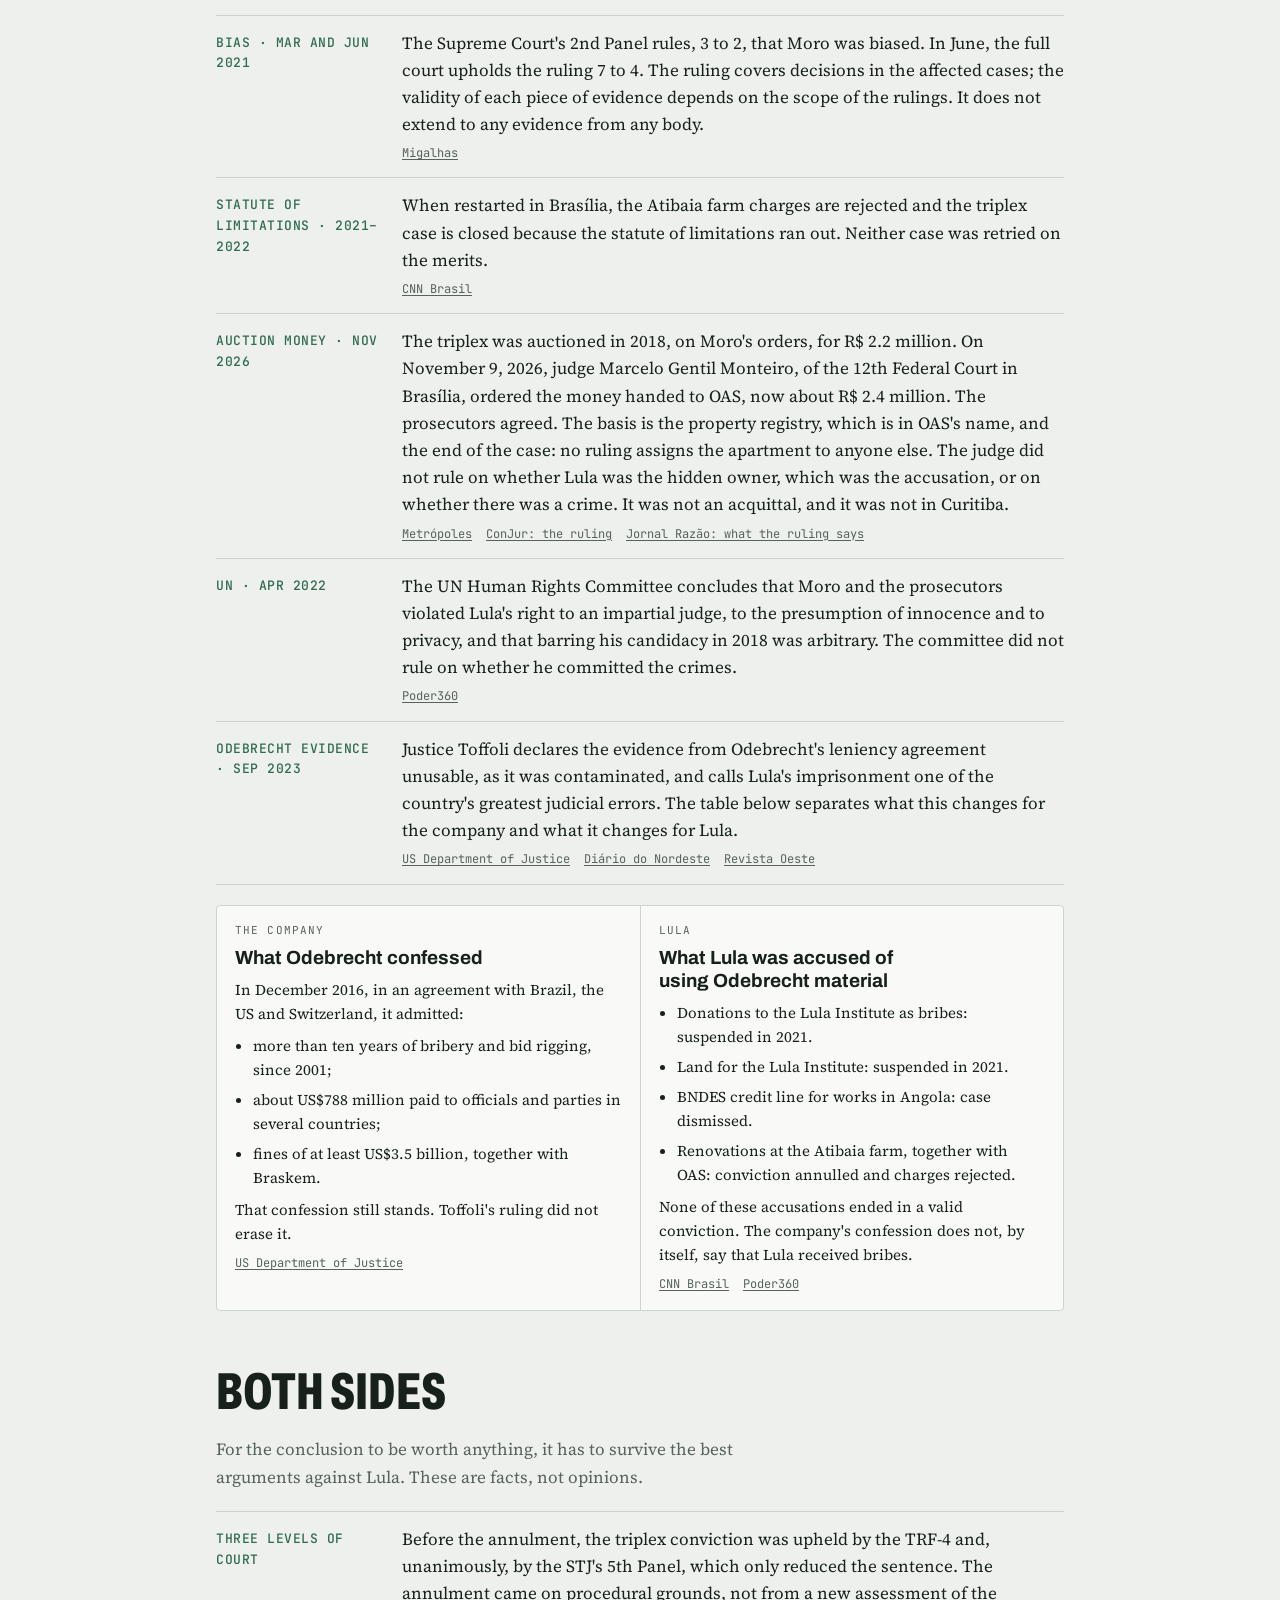
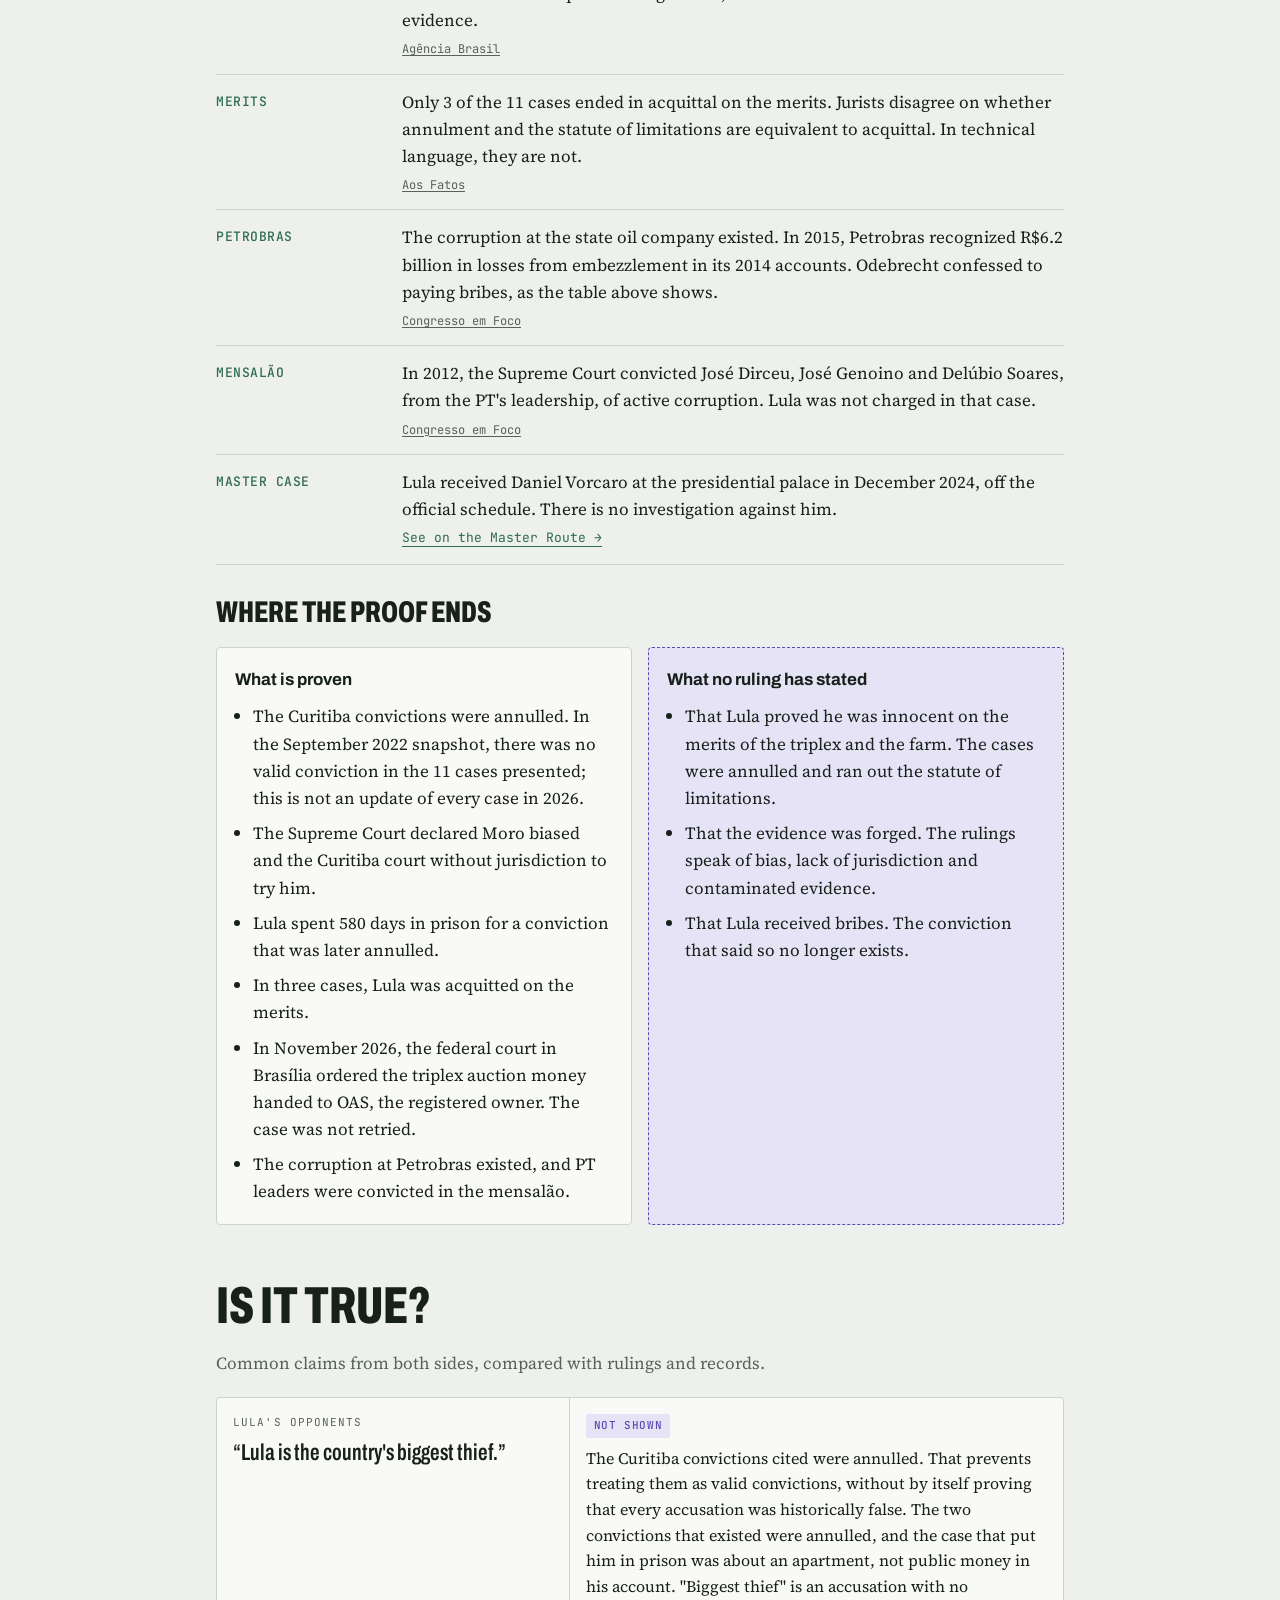
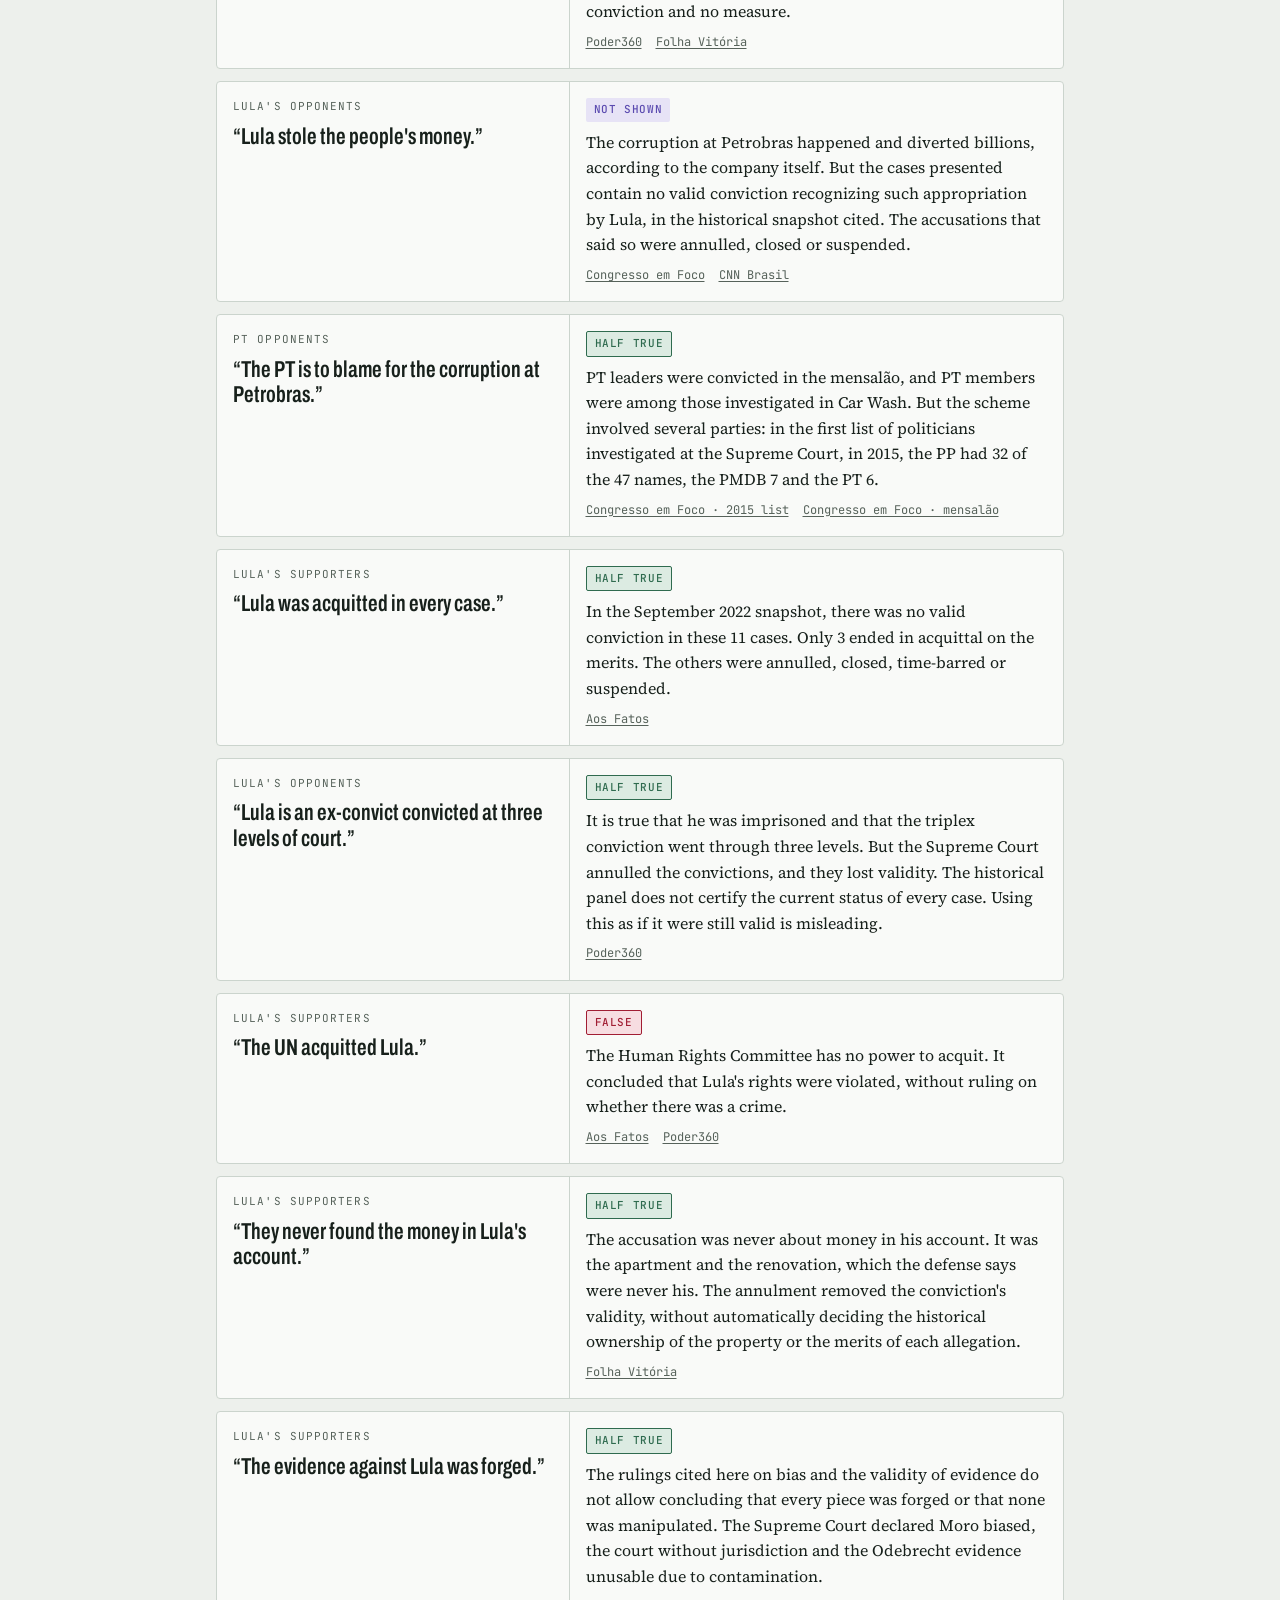
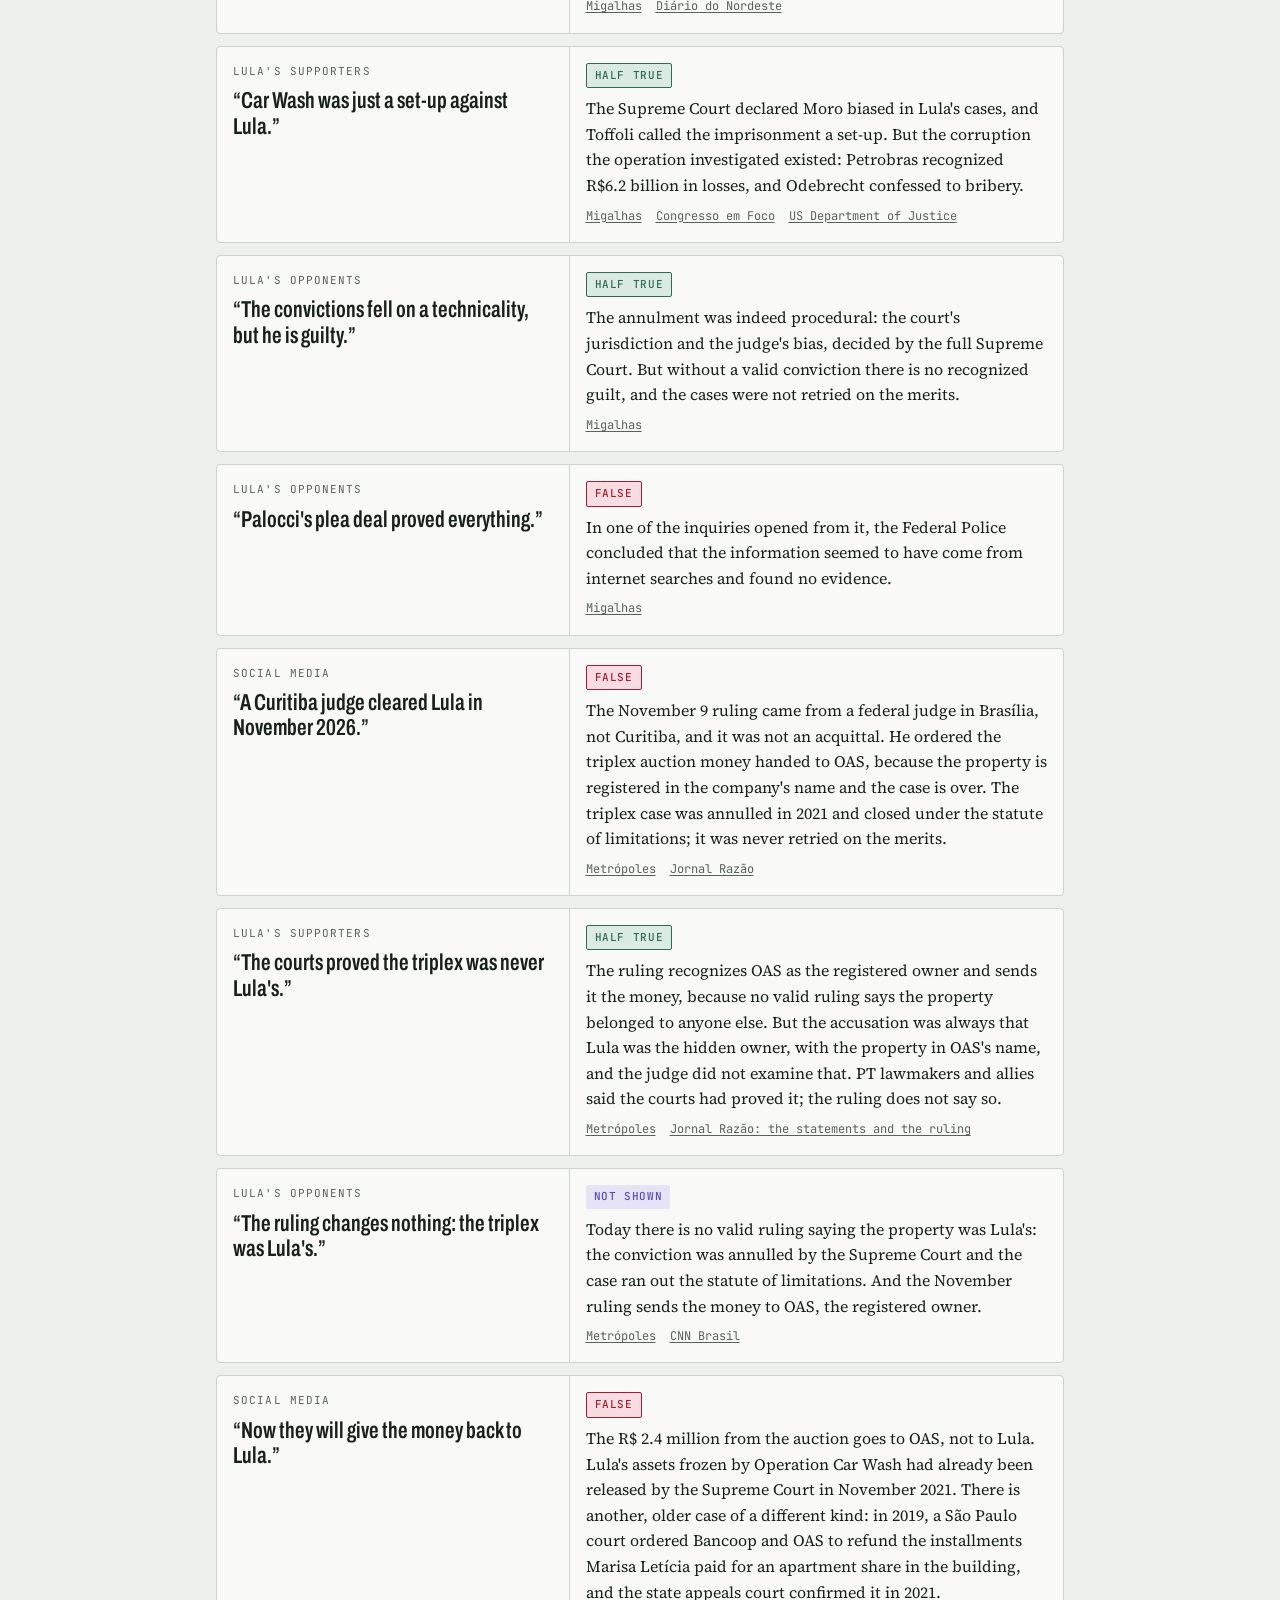
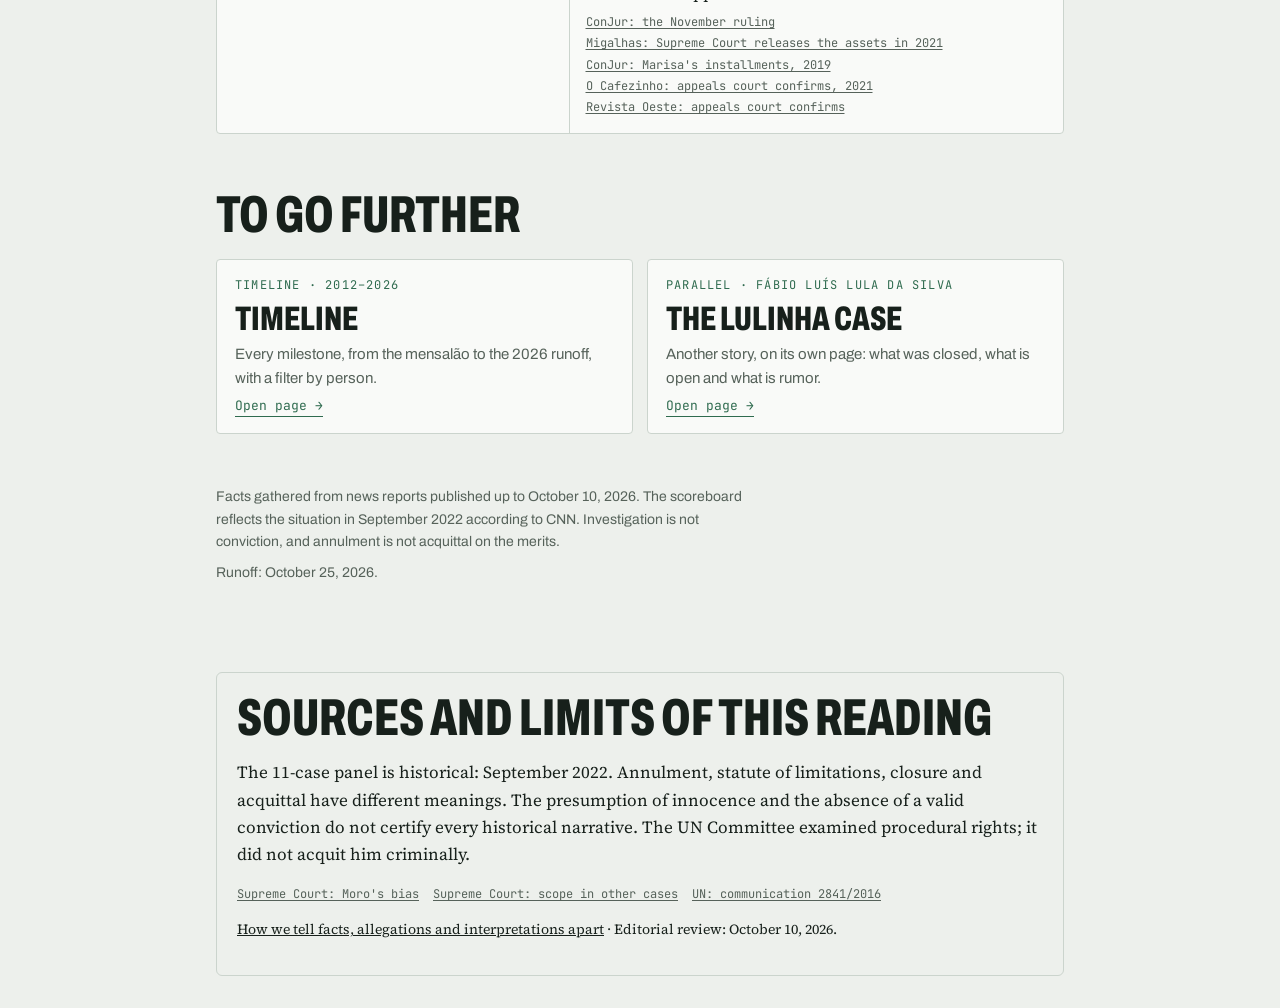
==== commit 29582e6f: "Rota Curitiba: o dinheiro do leilão não volta para Lula Co-Authored-By: Claude Opus 5.5 <noreply@ant" ====
--- a/en/index.html
+++ b/en/index.html
@@ -201,7 +201,7 @@
       <div class="row"><strong>Lack of jurisdiction · Mar 2021</strong><div><p>Justice Fachin rules that the Curitiba court had no jurisdiction to try Lula and annuls the four cases there. The full Supreme Court later confirms it. The cases would have to start over in Brasília.</p><div class="src"><a href="https://www.poder360.com.br/governo/da-prisao-ao-planalto-lula-era-preso-ha-exatos-5-anos" target="_blank" rel="noopener">Poder360</a></div></div></div>
       <div class="row"><strong>Bias · Mar and Jun 2021</strong><div><p>The Supreme Court's 2nd Panel rules, 3 to 2, that Moro was biased. In June, the full court upholds the ruling 7 to 4. The ruling covers decisions in the affected cases; the validity of each piece of evidence depends on the scope of the rulings. It does not extend to any evidence from any body.</p><div class="src"><a href="https://www.migalhas.com.br/quentes/347494/stf-moro-foi-parcial-ao-condenar-lula" target="_blank" rel="noopener">Migalhas</a></div></div></div>
       <div class="row"><strong>Statute of limitations · 2021–2022</strong><div><p>When restarted in Brasília, the Atibaia farm charges are rejected and the triplex case is closed because the statute of limitations ran out. Neither case was retried on the merits.</p><div class="src"><a href="https://www.cnnbrasil.com.br/politica/fatos-primeiro-livre-para-disputar-a-eleicao-lula-nao-foi-inocentado-de-todas-as-acusacoes/" target="_blank" rel="noopener">CNN Brasil</a></div></div></div>
-      <div class="row"><strong>Auction money · Nov 2026</strong><div><p>The triplex was auctioned in 2018, on Moro's orders, for R$ 2.2 million. On November 9, 2026, judge Marcelo Gentil Monteiro, of the 12th Federal Court in Brasília, ordered the money handed to OAS, now about R$ 2.4 million. The prosecutors agreed. The basis is the property registry, which is in OAS's name, and the end of the case: no ruling assigns the apartment to anyone else. The judge did not rule on whether Lula was the hidden owner, which was the accusation, or on whether there was a crime. It was not an acquittal, and it was not in Curitiba.</p><div class="src"><a href="https://www.metropoles.com/brasil/justica-libera-para-a-oas-valor-da-venda-do-triplex-atribuido-a-lula" target="_blank" rel="noopener">Metrópoles</a><a href="https://jornalrazao.com/politica/pt-aliados-justica-triplex-nunca-foi-de-lula" target="_blank" rel="noopener">Jornal Razão: what the ruling says</a></div></div></div>
+      <div class="row"><strong>Auction money · Nov 2026</strong><div><p>The triplex was auctioned in 2018, on Moro's orders, for R$ 2.2 million. On November 9, 2026, judge Marcelo Gentil Monteiro, of the 12th Federal Court in Brasília, ordered the money handed to OAS, now about R$ 2.4 million. The prosecutors agreed. The basis is the property registry, which is in OAS's name, and the end of the case: no ruling assigns the apartment to anyone else. The judge did not rule on whether Lula was the hidden owner, which was the accusation, or on whether there was a crime. It was not an acquittal, and it was not in Curitiba.</p><div class="src"><a href="https://www.metropoles.com/brasil/justica-libera-para-a-oas-valor-da-venda-do-triplex-atribuido-a-lula" target="_blank" rel="noopener">Metrópoles</a><a href="https://conjur.com.br/2026-nov-11/sem-acao-por-triplex-contra-lula-juiz-manda-entregar-r-24-mi-de-leilao-a-oas/" target="_blank" rel="noopener">ConJur: the ruling</a><a href="https://jornalrazao.com/politica/pt-aliados-justica-triplex-nunca-foi-de-lula" target="_blank" rel="noopener">Jornal Razão: what the ruling says</a></div></div></div>
       <div class="row"><strong>UN · Apr 2022</strong><div><p>The UN Human Rights Committee concludes that Moro and the prosecutors violated Lula's right to an impartial judge, to the presumption of innocence and to privacy, and that barring his candidacy in 2018 was arbitrary. The committee did not rule on whether he committed the crimes.</p><div class="src"><a href="https://www.poder360.com.br/justica/onu-conclui-que-moro-foi-parcial-no-julgamento-de-lula/" target="_blank" rel="noopener">Poder360</a></div></div></div>
       <div class="row"><strong>Odebrecht evidence · Sep 2023</strong><div><p>Justice Toffoli declares the evidence from Odebrecht's leniency agreement unusable, as it was contaminated, and calls Lula's imprisonment one of the country's greatest judicial errors. The table below separates what this changes for the company and what it changes for Lula.</p><div class="src"><a href="https://www.justice.gov/opa/pr/odebrecht-and-braskem-plead-guilty-and-agree-pay-least-35-billion-global-penalties-resolve" target="_blank" rel="noopener">US Department of Justice</a><a href="https://diariodonordeste.verdesmares.com.br/pontopoder/toffoli-anula-provas-da-odebrecht-e-diz-que-prisao-de-lula-na-lava-jato-foi-armacao-1.3414327" target="_blank" rel="noopener">Diário do Nordeste</a><a href="https://www.revistaoeste.com/politica/odebrecht-confessou-crimes-que-foram-anulados-por-toffoli/" target="_blank" rel="noopener">Revista Oeste</a></div></div></div>
     </div>
@@ -323,7 +323,8 @@
  ["Palocci's plea deal proved everything.","Lula's opponents","no","In one of the inquiries opened from it, the Federal Police concluded that the information seemed to have come from internet searches and found no evidence.",[["Migalhas","https://www.migalhas.com.br/quentes/332077/em-mais-um-caso-pf-conclui-que-delacao-de-palocci-foi-invencao"]]],
  ["A Curitiba judge cleared Lula in November 2026.","Social media","no","The November 9 ruling came from a federal judge in Brasília, not Curitiba, and it was not an acquittal. He ordered the triplex auction money handed to OAS, because the property is registered in the company's name and the case is over. The triplex case was annulled in 2021 and closed under the statute of limitations; it was never retried on the merits.",[["Metrópoles","https://www.metropoles.com/brasil/justica-libera-para-a-oas-valor-da-venda-do-triplex-atribuido-a-lula"],["Jornal Razão","https://jornalrazao.com/politica/pt-aliados-justica-triplex-nunca-foi-de-lula"]]],
  ["The courts proved the triplex was never Lula's.","Lula's supporters","part","The ruling recognizes OAS as the registered owner and sends it the money, because no valid ruling says the property belonged to anyone else. But the accusation was always that Lula was the hidden owner, with the property in OAS's name, and the judge did not examine that. PT lawmakers and allies said the courts had proved it; the ruling does not say so.",[["Metrópoles","https://www.metropoles.com/brasil/justica-libera-para-a-oas-valor-da-venda-do-triplex-atribuido-a-lula"],["Jornal Razão: the statements and the ruling","https://jornalrazao.com/politica/pt-aliados-justica-triplex-nunca-foi-de-lula"]]],
- ["The ruling changes nothing: the triplex was Lula's.","Lula's opponents","unproven","Today there is no valid ruling saying the property was Lula's: the conviction was annulled by the Supreme Court and the case ran out the statute of limitations. And the November ruling sends the money to OAS, the registered owner.",[["Metrópoles","https://www.metropoles.com/brasil/justica-libera-para-a-oas-valor-da-venda-do-triplex-atribuido-a-lula"],["CNN Brasil","https://www.cnnbrasil.com.br/politica/fatos-primeiro-livre-para-disputar-a-eleicao-lula-nao-foi-inocentado-de-todas-as-acusacoes/"]]]
+ ["The ruling changes nothing: the triplex was Lula's.","Lula's opponents","unproven","Today there is no valid ruling saying the property was Lula's: the conviction was annulled by the Supreme Court and the case ran out the statute of limitations. And the November ruling sends the money to OAS, the registered owner.",[["Metrópoles","https://www.metropoles.com/brasil/justica-libera-para-a-oas-valor-da-venda-do-triplex-atribuido-a-lula"],["CNN Brasil","https://www.cnnbrasil.com.br/politica/fatos-primeiro-livre-para-disputar-a-eleicao-lula-nao-foi-inocentado-de-todas-as-acusacoes/"]]],
+ ["Now they will give the money back to Lula.","Social media","no","The R$ 2.4 million from the auction goes to OAS, not to Lula. Lula's assets frozen by Operation Car Wash had already been released by the Supreme Court in November 2021. There is another, older case of a different kind: in 2019, a São Paulo court ordered Bancoop and OAS to refund the installments Marisa Letícia paid for an apartment share in the building, and the state appeals court confirmed it in 2021.",[["ConJur: the November ruling","https://conjur.com.br/2026-nov-11/sem-acao-por-triplex-contra-lula-juiz-manda-entregar-r-24-mi-de-leilao-a-oas/"],["Migalhas: Supreme Court releases the assets in 2021","https://www.migalhas.com.br/quentes/355669/2-turma-do-stf-derruba-bloqueio-de-bens-de-lula"],["ConJur: Marisa's installments, 2019","https://www.conjur.com.br/2019-abr-25/justica-determina-devolucao-parcelas-pagas-marisa-triplex/"],["O Cafezinho: appeals court confirms, 2021","https://www.ocafezinho.com/2021/03/27/marisa-desistiu-de-comprar-triplex-e-valor-deve-ser-integralmente-devolvido-diz-tj-sp/amp/?p=122306"],["Revista Oeste: appeals court confirms","https://www.revistaoeste.com/brasil/tj-de-sp-reconhece-que-marisa-leticia-desistiu-de-triplex-e-ordena-devolucao-de-valores-pagos/"]]]
 ];
 const ML={unproven:"Not shown",no:"False",part:"Half true",doc:"True",open:"Open"};
 document.getElementById("myths").innerHTML=M.map(m=>`<article class="myth"><div class="say"><small>${m[1]}</small><q>${esc(m[0])}</q></div><div class="is"><span class="ev ${m[2]}" style="justify-self:start">${ML[m[2]]}</span><p>${esc(m[3])}</p><div class="src">${m[4].map(s=>`<a href="${s[1]}" target="_blank" rel="noopener">${s[0]}</a>`).join("")}</div></div></article>`).join("");
